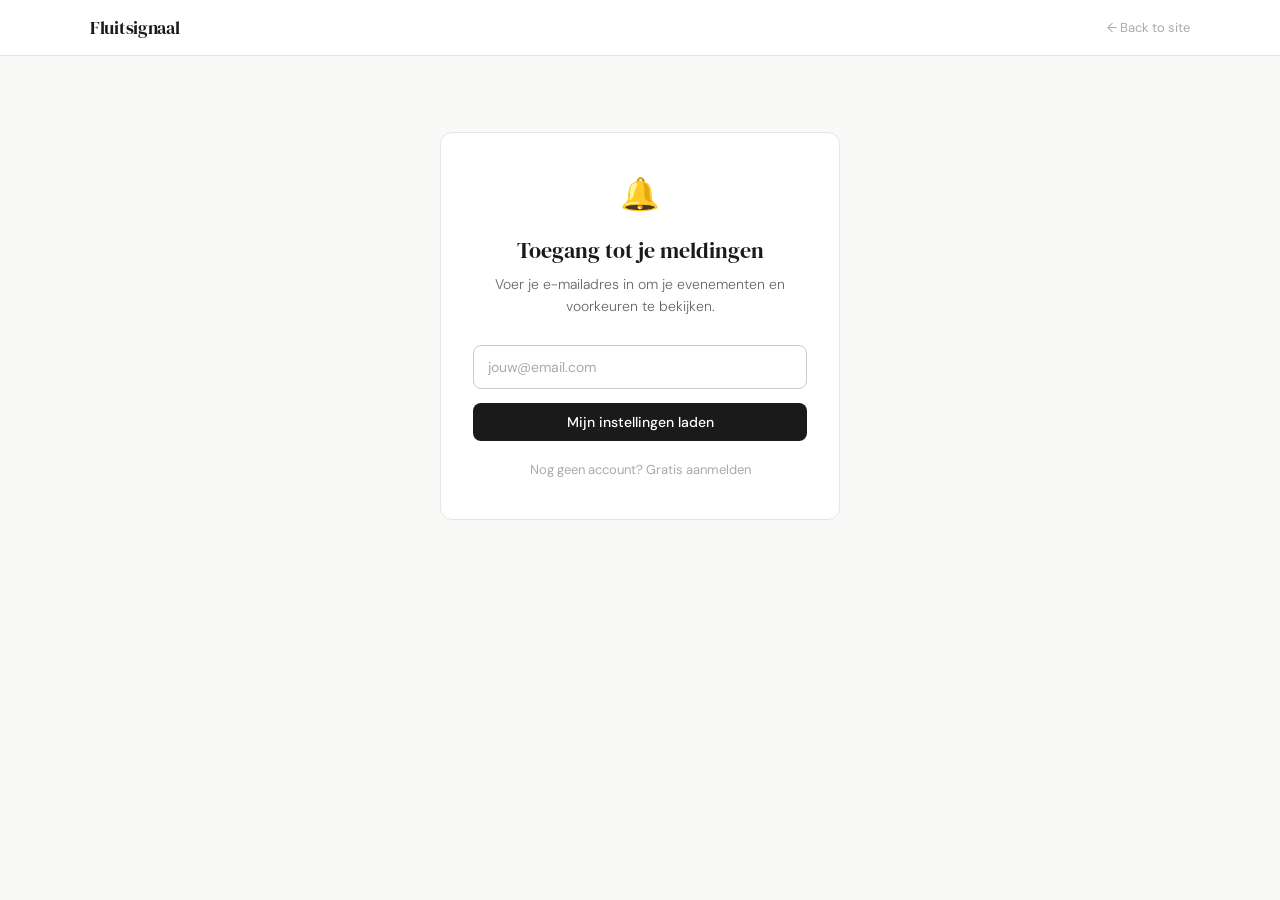
==== dashboard.html @ 50787b35 "Fix dashboard login — hide topbar nav and dedupe prompt on show - hideAllPanels now also hides .topb" ====
<!DOCTYPE html>
<html lang="en">
<head>
  <meta charset="UTF-8" />
  <meta name="viewport" content="width=device-width, initial-scale=1.0" />
  <title>My Account — Fluitsignaal</title>
  <link rel="preconnect" href="https://fonts.googleapis.com">
  <link href="https://fonts.googleapis.com/css2?family=DM+Serif+Display:ital@0;1&family=DM+Sans:wght@300;400;500&display=swap" rel="stylesheet">
  <style>
    *, *::before, *::after { box-sizing: border-box; margin: 0; padding: 0; }
    body { font-family: 'DM Sans', sans-serif; color: #1a1a1a; background: #f9f9f7; min-height: 100vh; }

    /* Topbar */
    .topbar { background: #fff; border-bottom: 0.5px solid #e5e5e5; padding: 0 2rem; display: flex; justify-content: space-between; align-items: center; height: 56px; position: sticky; top: 0; z-index: 10; max-width: 100%; }
    .topbar-inner { display: flex; justify-content: space-between; align-items: center; width: 100%; max-width: 1100px; margin: 0 auto; }
    .topbar-logo { font-family: 'DM Serif Display', serif; font-size: 18px; text-decoration: none; color: #1a1a1a; letter-spacing: -0.3px; }
    .topbar-links { display: flex; align-items: center; gap: 2rem; }
    .topbar-link { font-size: 14px; color: #666; text-decoration: none; background: none; border: none; cursor: pointer; font-family: 'DM Sans', sans-serif; padding: 0; transition: color 0.15s; }
    .topbar-link:hover { color: #1a1a1a; }
    .topbar-link.active { color: #1a1a1a; font-weight: 500; }
    .topbar-user { font-size: 13px; color: #888; display: flex; align-items: center; gap: 12px; }
    .topbar-user-name { font-weight: 500; color: #1a1a1a; }
    .topbar-signout { font-size: 13px; color: #aaa; text-decoration: none; transition: color 0.15s; }
    .topbar-signout:hover { color: #1a1a1a; }

    /* Desktop layout */
    .layout { display: flex; max-width: 1000px; margin: 2rem auto; padding: 0 2rem; gap: 1.5rem; }
    .sidebar { width: 200px; flex-shrink: 0; }
    .sidebar-card { background: #fff; border: 0.5px solid #e5e5e5; border-radius: 12px; overflow: hidden; }
    .nav-item { display: flex; align-items: center; gap: 10px; padding: 0.75rem 1rem; font-size: 14px; cursor: pointer; color: #666; border-bottom: 0.5px solid #f0f0f0; transition: background 0.1s; }
    .nav-item:last-child { border-bottom: none; }
    .nav-item:hover { background: #f9f9f7; }
    .nav-item.active { color: #1a1a1a; font-weight: 500; background: #f9f9f7; }
    .sidebar-user { margin-top: 1rem; padding: 1rem; background: #fff; border: 0.5px solid #e5e5e5; border-radius: 12px; }
    .user-name { font-size: 13px; font-weight: 500; }
    .user-plan { font-size: 11px; color: #888; margin-top: 2px; }
    .main { flex: 1; min-width: 0; }

    /* Mobile tab bar — hidden on desktop */
    .mobile-tabs { display: none; }

    /* Panels */
    .panel { display: none; }
    .panel.active { display: block; }
    .panel-card { background: #fff; border: 0.5px solid #e5e5e5; border-radius: 12px; overflow: hidden; margin-bottom: 1rem; }
    .panel-header { padding: 1.25rem 1.5rem; border-bottom: 0.5px solid #e5e5e5; }
    .panel-title { font-family: 'DM Serif Display', serif; font-size: 20px; }
    .panel-sub { font-size: 13px; color: #888; margin-top: 4px; font-weight: 300; }
    .panel-body { padding: 1.25rem 1.5rem; }

    /* Event list */
    .sport-heading { font-size: 11px; font-weight: 500; letter-spacing: 0.1em; text-transform: uppercase; color: #aaa; margin: 1.25rem 0 0.75rem; }
    .sport-heading:first-child { margin-top: 0; }
    .event-list { display: flex; flex-direction: column; gap: 8px; }
    .event-row { display: flex; align-items: center; justify-content: space-between; padding: 0.75rem 1rem; border: 0.5px solid #e5e5e5; border-radius: 8px; cursor: pointer; transition: border-color 0.15s; }
    .event-row:hover { border-color: #bbb; }
    .event-row.selected { border-color: #1a1a1a; background: #fafafa; }
    .event-row-left { display: flex; align-items: center; gap: 10px; min-width: 0; }
    .event-name { font-size: 14px; font-weight: 500; }
    .event-date { font-size: 12px; color: #888; margin-top: 2px; font-weight: 300; }

    /* Soon badge */
    .soon-badge {
      display: inline-flex; align-items: center;
      background: #f0fdf4; color: #166534;
      border: 0.5px solid #86efac;
      font-size: 10px; font-weight: 500;
      padding: 2px 7px; border-radius: 5px;
      flex-shrink: 0; white-space: nowrap;
    }

    /* Toggle switch */
    .toggle { width: 36px; height: 20px; border-radius: 10px; background: #ddd; position: relative; transition: background 0.2s; flex-shrink: 0; }
    .toggle.on { background: #1a1a1a; }
    .toggle::after { content: ''; position: absolute; width: 14px; height: 14px; background: #fff; border-radius: 50%; top: 3px; left: 3px; transition: transform 0.2s; }
    .toggle.on::after { transform: translateX(16px); }

    /* Plan grid */
    .plan-grid { display: grid; grid-template-columns: repeat(3, 1fr); gap: 10px; }
    .plan-card { border: 0.5px solid #e5e5e5; border-radius: 10px; padding: 1.25rem; }
    .plan-card.current { border: 2px solid #93c5fd; }
    .plan-badge { display: inline-block; background: #eff6ff; color: #1d4ed8; font-size: 10px; font-weight: 500; padding: 2px 8px; border-radius: 6px; margin-bottom: 0.5rem; }
    .plan-card-name { font-size: 14px; font-weight: 500; }
    .plan-card-price { font-family: 'DM Serif Display', serif; font-size: 28px; margin: 0.5rem 0 0.1rem; }
    .plan-card-period { font-size: 11px; color: #888; margin-bottom: 1rem; }
    .plan-card-features { list-style: none; display: flex; flex-direction: column; gap: 5px; }
    .plan-card-features li { font-size: 12px; color: #666; display: flex; gap: 6px; font-weight: 300; }
    .plan-card-features li::before { content: '—'; color: #ccc; flex-shrink: 0; }

    /* Save bar */
    .save-bar { padding: 1rem 1.5rem; border-top: 0.5px solid #e5e5e5; display: flex; justify-content: space-between; align-items: center; gap: 10px; }
    .save-status { font-size: 13px; color: #166534; display: none; }
    .btn-save { background: #1a1a1a; color: #fff; border: none; padding: 10px 24px; border-radius: 8px; font-family: 'DM Sans', sans-serif; font-size: 14px; font-weight: 500; cursor: pointer; transition: opacity 0.15s; }
    .btn-save:disabled { opacity: 0.5; cursor: not-allowed; }
    .btn-cancel { background: transparent; color: #888; border: 0.5px solid #ccc; padding: 10px 20px; border-radius: 8px; font-family: 'DM Sans', sans-serif; font-size: 13px; cursor: pointer; }

    /* Notifications panel */
    .notif-section-label { font-size: 11px; font-weight: 500; letter-spacing: 0.08em; text-transform: uppercase; color: #aaa; margin-bottom: 10px; }
    .notif-method-toggle { display: flex; gap: 8px; }
    .notif-method-btn { flex: 1; padding: 10px; border: 0.5px solid #e5e5e5; border-radius: 8px; background: #fff; color: #888; font-family: 'DM Sans', sans-serif; font-size: 13px; font-weight: 500; cursor: pointer; transition: all 0.15s; }
    .notif-method-btn.active { background: #1a1a1a; border-color: #1a1a1a; color: #fff; }
    .reminder-list { display: flex; flex-direction: column; gap: 8px; }
    .reminder-row { display: flex; align-items: center; gap: 12px; padding: 0.875rem 1rem; border: 0.5px solid #e5e5e5; border-radius: 8px; cursor: pointer; transition: border-color 0.15s; }
    .reminder-row:hover { border-color: #bbb; }
    .reminder-row input[type="checkbox"] { display: none; }
    .reminder-info { flex: 1; }
    .reminder-name { font-size: 14px; font-weight: 500; }
    .reminder-hint { font-size: 12px; color: #888; margin-top: 2px; font-weight: 300; }
    .reminder-toggle-wrap { flex-shrink: 0; }

    /* Loading */
    .loading { padding: 3rem; text-align: center; color: #aaa; font-size: 14px; }

    /* Email prompt — improved */
    .not-found-wrap {
      display: flex; align-items: center; justify-content: center;
      min-height: 60vh; padding: 2rem;
    }
    .not-found-card {
      background: #fff; border: 0.5px solid #e5e5e5; border-radius: 12px;
      padding: 2.5rem 2rem; max-width: 400px; width: 100%; text-align: center;
    }
    .not-found-icon { font-size: 32px; margin-bottom: 1.25rem; }
    .not-found-title { font-family: 'DM Serif Display', serif; font-size: 22px; margin-bottom: 0.5rem; }
    .not-found-sub { font-size: 14px; color: #666; font-weight: 300; line-height: 1.6; margin-bottom: 1.75rem; }
    .not-found-card input {
      width: 100%; padding: 12px 14px;
      border: 0.5px solid #ccc; border-radius: 8px;
      font-family: 'DM Sans', sans-serif; font-size: 14px;
      color: #1a1a1a; outline: none; margin-bottom: 10px;
      transition: border-color 0.15s; text-align: left;
    }
    .not-found-card input:focus { border-color: #1a1a1a; }
    .not-found-card input::placeholder { color: #aaa; }
    .not-found-back { display: inline-block; margin-top: 1.25rem; font-size: 13px; color: #aaa; text-decoration: none; }
    .not-found-back:hover { color: #1a1a1a; }

    /* Mobile */
    @media (max-width: 767px) {
      .layout { flex-direction: column; margin: 0; padding: 0; gap: 0; }

      /* Hide desktop sidebar */
      .sidebar { display: none; }

      /* Mobile tab bar */
      .mobile-tabs {
        display: flex;
        background: #fff;
        border-bottom: 0.5px solid #e5e5e5;
        position: sticky;
        top: 56px;
        z-index: 9;
      }
      .mobile-tab {
        flex: 1; padding: 0.9rem 1rem;
        font-size: 14px; font-weight: 400; color: #888;
        text-align: center; cursor: pointer;
        border-bottom: 2px solid transparent;
        transition: color 0.15s, border-color 0.15s;
        background: none; border-top: none; border-left: none; border-right: none;
        font-family: 'DM Sans', sans-serif;
      }
      .mobile-tab.active { color: #1a1a1a; font-weight: 500; border-bottom-color: #1a1a1a; }

      .main { padding: 1.25rem; }

      .panel-header { padding: 1rem 1.25rem; }
      .panel-body { padding: 1rem 1.25rem; }
      .save-bar { padding: 0.875rem 1.25rem; }

      .plan-grid { grid-template-columns: 1fr; }

      .not-found-wrap { min-height: 50vh; padding: 1.5rem; }
      .not-found-card { padding: 2rem 1.5rem; }

      .topbar { padding: 0 1.25rem; }
    }
  </style>
</head>
<body>
<div class="topbar">
  <div class="topbar-inner">
    <a href="index.html" class="topbar-logo">Fluitsignaal</a>
    <div class="topbar-links">
      <button class="topbar-link active" id="nav-events" onclick="showPanel('events', this)">My events</button>
      <button class="topbar-link" id="nav-notifications" onclick="showPanel('notifications', this)">Notifications</button>
      <button class="topbar-link" id="nav-plan" onclick="showPanel('plan', this)">My plan</button>
    </div>
    <div class="topbar-user">
      <span class="topbar-user-name" id="topbar-user-name"></span>
      <a href="index.html" class="topbar-signout">← Back to site</a>
    </div>
  </div>
</div>

<!-- Mobile tab bar (hidden on desktop) -->
<div class="mobile-tabs">
  <button class="mobile-tab active" id="mobile-tab-events" onclick="showPanel('events', this, 'mobile-tab-events')">My events</button>
  <button class="mobile-tab" id="mobile-tab-notifications" onclick="showPanel('notifications', this, 'mobile-tab-notifications')">Notifications</button>
  <button class="mobile-tab" id="mobile-tab-plan" onclick="showPanel('plan', this, 'mobile-tab-plan')">My plan</button>
</div>

<div class="layout">
  <div class="sidebar">
    <div class="sidebar-card">
      <div class="nav-item active" onclick="showPanel('events', this)">🗓 My events</div>
      <div class="nav-item" onclick="showPanel('notifications', this)">🔔 Notifications</div>
      <div class="nav-item" onclick="showPanel('plan', this)">💳 My plan</div>
    </div>
    <div class="sidebar-user">
      <div class="user-name" id="user-name">—</div>
      <div class="user-plan" id="user-plan">—</div>
    </div>
  </div>

  <div class="main">
    <div class="panel active" id="panel-events">
      <div class="panel-card">
        <div class="panel-header">
          <div class="panel-title">My events</div>
          <div class="panel-sub">Toggle the events you want to receive ticket alerts for</div>
        </div>
        <div class="panel-body" id="events-body">
          <div class="loading">Loading your preferences…</div>
        </div>
        <div class="save-bar">
          <div class="save-status" id="save-status">Saved!</div>
          <button class="btn-save" id="btn-save" onclick="savePreferences()">Save preferences</button>
        </div>
      </div>
    </div>

    <div class="panel" id="panel-notifications">
      <div class="panel-card">
        <div class="panel-header">
          <div class="panel-title">Notifications</div>
          <div class="panel-sub">Choose how and when you want to be notified</div>
        </div>
        <div class="panel-body">
          <div class="notif-section-label">How to notify you</div>
          <div class="notif-method-toggle">
            <button class="notif-method-btn active" id="nm-email" onclick="selectNotifMethod('email')">Email</button>
            <button class="notif-method-btn" id="nm-sms" onclick="selectNotifMethod('sms')">SMS</button>
            <button class="notif-method-btn" id="nm-both" onclick="selectNotifMethod('both')">Both</button>
          </div>
          <div class="notif-section-label" style="margin-top:1.5rem;">Which reminders</div>
          <div class="reminder-list">
            <label class="reminder-row">
              <input type="checkbox" id="rm-weekly" />
              <div class="reminder-info">
                <div class="reminder-name">Weekly digest</div>
                <div class="reminder-hint">Every Monday — full overview of upcoming sales</div>
              </div>
              <div class="reminder-toggle-wrap"><div class="toggle" id="rt-weekly"></div></div>
            </label>
            <label class="reminder-row">
              <input type="checkbox" id="rm-day-before" />
              <div class="reminder-info">
                <div class="reminder-name">Day before</div>
                <div class="reminder-hint">Alert the day before a sale opens</div>
              </div>
              <div class="reminder-toggle-wrap"><div class="toggle" id="rt-day-before"></div></div>
            </label>
            <label class="reminder-row">
              <input type="checkbox" id="rm-hour-before" />
              <div class="reminder-info">
                <div class="reminder-name">1 hour before</div>
                <div class="reminder-hint">Alert 1 hour before the sale goes live</div>
              </div>
              <div class="reminder-toggle-wrap"><div class="toggle" id="rt-hour-before"></div></div>
            </label>
          </div>
        </div>
        <div class="save-bar">
          <div class="save-status" id="notif-save-status">Saved!</div>
          <button class="btn-save" id="btn-save-notif" onclick="saveNotifications()">Save preferences</button>
        </div>
      </div>
    </div>

    <div class="panel" id="panel-plan">
      <div class="panel-card">
        <div class="panel-header">
          <div class="panel-title">My plan</div>
          <div class="panel-sub" id="plan-sub">—</div>
        </div>
        <div class="panel-body">
          <div class="plan-grid">
            <div class="plan-card" id="plan-card-free">
              <div class="plan-card-name">Free</div>
              <div class="plan-card-price">€0</div>
              <div class="plan-card-period">forever</div>
              <ul class="plan-card-features"><li>Up to 4 events</li><li>Email alerts</li><li>Weekly digest</li></ul>
            </div>
            <div class="plan-card" id="plan-card-pro">
              <div class="plan-card-name">Pro</div>
              <div class="plan-card-price">€7</div>
              <div class="plan-card-period">per month</div>
              <ul class="plan-card-features"><li>Unlimited events</li><li>Email + SMS alerts</li><li>All reminder types</li><li>Lottery reminders</li></ul>
            </div>
            <div class="plan-card" id="plan-card-team">
              <div class="plan-card-name">Team</div>
              <div class="plan-card-price">€19</div>
              <div class="plan-card-period">per month · 5 people</div>
              <ul class="plan-card-features"><li>Everything in Pro</li><li>Shared event lists</li><li>Priority support</li></ul>
            </div>
          </div>
        </div>
        <div class="save-bar">
          <div id="upgrade-wrap" style="display:none;">
            <button class="btn-save" id="btn-upgrade" onclick="startCheckout()">Upgrade to Pro — €7/mo</button>
          </div>
          <div id="pro-wrap" style="display:none;">
            <span style="font-size:13px;color:#166534;font-weight:500;">You're on Pro</span>
          </div>
          <button class="btn-cancel" id="btn-contact-plan">Contact us to change plan</button>
        </div>
      </div>
    </div>
  </div>
</div>

<script>
const SCRIPT_URL = 'https://script.google.com/macros/s/AKfycbx_ylQs-cn7Jz9G4WoU58m6JVNCAzlye66J-wa353eDqiOYUw6WYXZvxFO4msrnP5WK/exec';

const EVENTS = {
  tennis: {
    label: '🎾 Tennis',
    items: [
      { id: 'french_open', name: 'French Open', date: 'Sale opens March 31, 2026', saleDate: '2026-03-31' },
      { id: 'wimbledon', name: 'Wimbledon', date: 'Ballot opens September 2026', saleDate: null },
      { id: 'australian_open', name: 'Australian Open', date: 'Sale opens approx. October 2026', saleDate: null },
      { id: 'us_open', name: 'US Open', date: 'Sale opens approx. April 2026', saleDate: '2026-04-15' },
      { id: 'rotterdam_open', name: 'Rotterdam Open', date: 'Sale opens approx. June 2026', saleDate: null },
      { id: 'libema_open', name: 'Libema Open', date: 'Date TBA', saleDate: null },
      { id: 'davis_cup', name: 'Davis Cup', date: 'Date TBA', saleDate: null },
    ]
  },
  football: {
    label: '⚽ Football',
    items: [
      { id: 'ajax', name: 'Ajax', date: 'Season tickets June 2026', saleDate: null },
      { id: 'feyenoord', name: 'Feyenoord', date: 'Season tickets June 2026', saleDate: null },
      { id: 'psv', name: 'PSV', date: 'Season tickets June 2026', saleDate: null },
      { id: 'nederlands_elftal', name: 'Nederlands Elftal', date: 'Via knvb.nl', saleDate: null },
      { id: 'world_cup', name: 'WK 2026', date: 'Resale opens April 2, 2026', saleDate: '2026-04-02' },
      { id: 'euro', name: 'EK', date: 'Date TBA', saleDate: null },
      { id: 'club_world_cup', name: 'WK Clubs', date: 'Date TBA', saleDate: null },
    ]
  },
  golf: {
    label: '⛳ Golf',
    items: [
      { id: 'ryder_cup', name: 'Ryder Cup', date: 'Ballot open at rydercup.com', saleDate: null },
      { id: 'solheim_cup', name: 'Solheim Cup', date: 'Date TBA', saleDate: null },
      { id: 'the_open', name: 'The Open Championship', date: 'Sale opens approx. March 2026', saleDate: null },
      { id: 'klm_open', name: 'KLM Open', date: 'Date TBA', saleDate: null },
    ]
  },
  rugby: {
    label: '🏉 Rugby',
    items: [
      { id: 'six_nations', name: 'Six Nations', date: 'Sale opens approx. November 2026', saleDate: null },
    ]
  },
  hockey: {
    label: '🏑 Hockey',
    items: [
      { id: 'hockey_ek', name: 'Hockey EK', date: 'Date TBA', saleDate: null },
      { id: 'hockey_wk', name: 'Hockey WK', date: 'Date TBA', saleDate: null },
      { id: 'hockey_hoofdklasse', name: 'Hoofdklasse Play-offs', date: 'Sale opens approx. March 2026', saleDate: '2026-03-25' },
    ]
  }
};

let userEmail = null;
let userPlan = 'free';
let currentNotifMethod = 'email';

function selectNotifMethod(method) {
  currentNotifMethod = method;
  ['email','sms','both'].forEach(m => document.getElementById('nm-'+m).classList.toggle('active', m === method));
}

function setReminderToggle(id, checked) {
  document.getElementById('rm-'+id).checked = checked;
  document.getElementById('rt-'+id).classList.toggle('on', checked);
}

function reminderRowClick(id) {
  const cb = document.getElementById('rm-'+id);
  cb.checked = !cb.checked;
  document.getElementById('rt-'+id).classList.toggle('on', cb.checked);
}

function renderNotifications(notifMethod, remindersArr) {
  selectNotifMethod(notifMethod || 'email');
  setReminderToggle('weekly', remindersArr.includes('weekly'));
  setReminderToggle('day-before', remindersArr.includes('day_before'));
  setReminderToggle('hour-before', remindersArr.includes('hour_before'));
  // wire clicks on rows
  ['weekly','day-before','hour-before'].forEach(id => {
    document.querySelector(`label[for-id="${id}"]`);
    const row = document.getElementById('rt-'+id).closest('.reminder-row');
    if (row) row.onclick = () => reminderRowClick(id);
  });
}

async function saveNotifications() {
  const btn = document.getElementById('btn-save-notif');
  btn.disabled = true; btn.textContent = 'Saving…';
  const reminders = ['weekly','day_before','hour_before'].filter((r, i) => {
    const ids = ['weekly','day-before','hour-before'];
    return document.getElementById('rm-'+ids[i]).checked;
  }).join('|');
  try {
    await fetch(SCRIPT_URL, {
      method: 'POST',
      body: JSON.stringify({ action: 'update_notifications', email: userEmail, notifications: currentNotifMethod, reminders })
    });
    const status = document.getElementById('notif-save-status');
    status.style.display = 'block';
    setTimeout(() => { status.style.display = 'none'; }, 3000);
  } catch(e) { alert('Something went wrong. Please try again.'); }
  btn.disabled = false; btn.textContent = 'Save preferences';
}

const TODAY = new Date();
const SOON_DAYS = 30;

function isSoon(dateStr) {
  if (!dateStr) return false;
  const d = new Date(dateStr);
  const diff = (d - TODAY) / (1000 * 60 * 60 * 24);
  return diff >= 0 && diff <= SOON_DAYS;
}

function showPanel(name, el, mobileTabId) {
  document.querySelectorAll('.panel').forEach(p => p.classList.remove('active'));
  document.querySelectorAll('.nav-item, .topbar-link, .mobile-tab').forEach(n => n.classList.remove('active'));
  document.getElementById('panel-' + name).classList.add('active');
  if (el) el.classList.add('active');
  document.getElementById('nav-' + name)?.classList.add('active');
  if (mobileTabId) document.getElementById(mobileTabId)?.classList.add('active');
}

function toggleEvent(row) {
  row.classList.toggle('selected');
  row.querySelector('.toggle').classList.toggle('on');
}

function renderEvents(selectedIds) {
  const body = document.getElementById('events-body');
  let html = '';
  for (const sport of Object.values(EVENTS)) {
    html += `<div class="sport-heading">${sport.label}</div><div class="event-list">`;
    for (const e of sport.items) {
      const sel = selectedIds.includes(e.id);
      const soonBadge = isSoon(e.saleDate) ? `<span class="soon-badge">Soon</span>` : '';
      html += `<div class="event-row${sel ? ' selected' : ''}" data-id="${e.id}" onclick="toggleEvent(this)">
        <div class="event-row-left">
          <div>
            <div class="event-name">${e.name}</div>
            <div class="event-date">${e.date}</div>
          </div>
          ${soonBadge}
        </div>
        <div class="toggle${sel ? ' on' : ''}"></div>
      </div>`;
    }
    html += '</div>';
  }
  body.innerHTML = html;
}

function hideAllPanels() {
  document.querySelector('.layout').style.display = 'none';
  document.querySelector('.mobile-tabs').style.display = 'none';
  const navLinks = document.querySelector('.topbar-links');
  if (navLinks) navLinks.style.display = 'none';
}

function showEmailPrompt(errorMsg) {
  document.querySelectorAll('.not-found-wrap').forEach(el => el.remove());
  hideAllPanels();
  const body = document.body;
  const wrap = document.createElement('div');
  wrap.className = 'not-found-wrap';
  wrap.innerHTML = `
    <div class="not-found-card">
      <div class="not-found-icon">🔔</div>
      <div class="not-found-title">Toegang tot je meldingen</div>
      <p class="not-found-sub">${errorMsg || 'Voer je e-mailadres in om je evenementen en voorkeuren te bekijken.'}</p>
      <input type="email" id="email-input" placeholder="jouw@email.com" onkeydown="if(event.key==='Enter')loadByEmail()" />
      <button class="btn-save" style="width:100%;margin-top:4px;" onclick="loadByEmail()">Mijn instellingen laden</button>
      <a href="index.html" class="not-found-back">Nog geen account? Gratis aanmelden</a>
    </div>`;
  body.appendChild(wrap);
}

async function loadByEmail() {
  const input = document.getElementById('email-input').value.trim();
  if (!input) return;
  window.location.href = window.location.pathname + '?email=' + encodeURIComponent(input);
}

async function loadUser() {
  const params = new URLSearchParams(window.location.search);
  userEmail = params.get('email');
  if (!userEmail) { showEmailPrompt(); return; }

  try {
    const res = await fetch(SCRIPT_URL + '?email=' + encodeURIComponent(userEmail), { credentials: 'omit' });
    const text = await res.text();
    const data = JSON.parse(text);

    if (!data.found) {
      showEmailPrompt('Dit e-mailadres is niet gevonden. Controleer je adres of meld je aan.');
      return;
    }

    const user = data.user;
    userPlan = user.plan || 'free';
    document.getElementById('user-name').textContent = user.name || userEmail;
    document.getElementById('topbar-user-name').textContent = (user.name || userEmail).split(' ')[0];
    document.getElementById('user-plan').textContent = userPlan + ' plan';
    document.getElementById('plan-sub').textContent = 'Je zit op het ' + userPlan + ' abonnement';
    document.getElementById('plan-card-' + userPlan)?.classList.add('current');
    if (userPlan === 'free') {
      document.getElementById('upgrade-wrap').style.display = 'block';
      document.getElementById('btn-contact-plan').style.display = 'none';
    } else {
      document.getElementById('pro-wrap').style.display = 'block';
      document.getElementById('btn-contact-plan').style.display = 'none';
    }
    if (params.get('upgraded') === '1') {
      document.getElementById('plan-sub').textContent = 'Welkom bij Pro! Je abonnement is geüpgraded.';
      showPanel('plan', document.getElementById('nav-plan'));
    }
    const selected = user.events ? user.events.split('|').filter(Boolean) : [];
    renderEvents(selected);
    const reminders = user.reminders ? user.reminders.split('|').filter(Boolean) : ['weekly','day_before'];
    renderNotifications(user.notifications || 'email', reminders);
  } catch(e) {
    console.error('loadUser error:', e);
    showEmailPrompt('Er is een fout opgetreden. Probeer het opnieuw.');
  }
}

async function savePreferences() {
  const btn = document.getElementById('btn-save');
  btn.disabled = true;
  btn.textContent = 'Saving…';

  const selected = [...document.querySelectorAll('.event-row.selected')].map(r => r.dataset.id);

  try {
    await fetch(SCRIPT_URL, {
      method: 'POST',
      body: JSON.stringify({ action: 'update_events', email: userEmail, events: selected.join('|') })
    });
    const status = document.getElementById('save-status');
    status.style.display = 'block';
    setTimeout(() => { status.style.display = 'none'; }, 3000);
  } catch(e) {
    alert('Something went wrong. Please try again.');
  }

  btn.disabled = false;
  btn.textContent = 'Save preferences';
}

async function startCheckout() {
  const btn = document.getElementById('btn-upgrade');
  btn.textContent = 'Redirecting…';
  btn.disabled = true;
  try {
    const res = await fetch(SCRIPT_URL, {
      method: 'POST',
      body: JSON.stringify({ action: 'create_checkout', email: userEmail })
    });
    const data = await res.json();
    if (data.url) {
      window.location.href = data.url;
    } else {
      alert('Could not start checkout. Please try again.');
      btn.textContent = 'Upgrade to Pro — €7/mo';
      btn.disabled = false;
    }
  } catch(e) {
    alert('Something went wrong. Please try again.');
    btn.textContent = 'Upgrade to Pro — €7/mo';
    btn.disabled = false;
  }
}

loadUser();
</script>
</body>
</html>
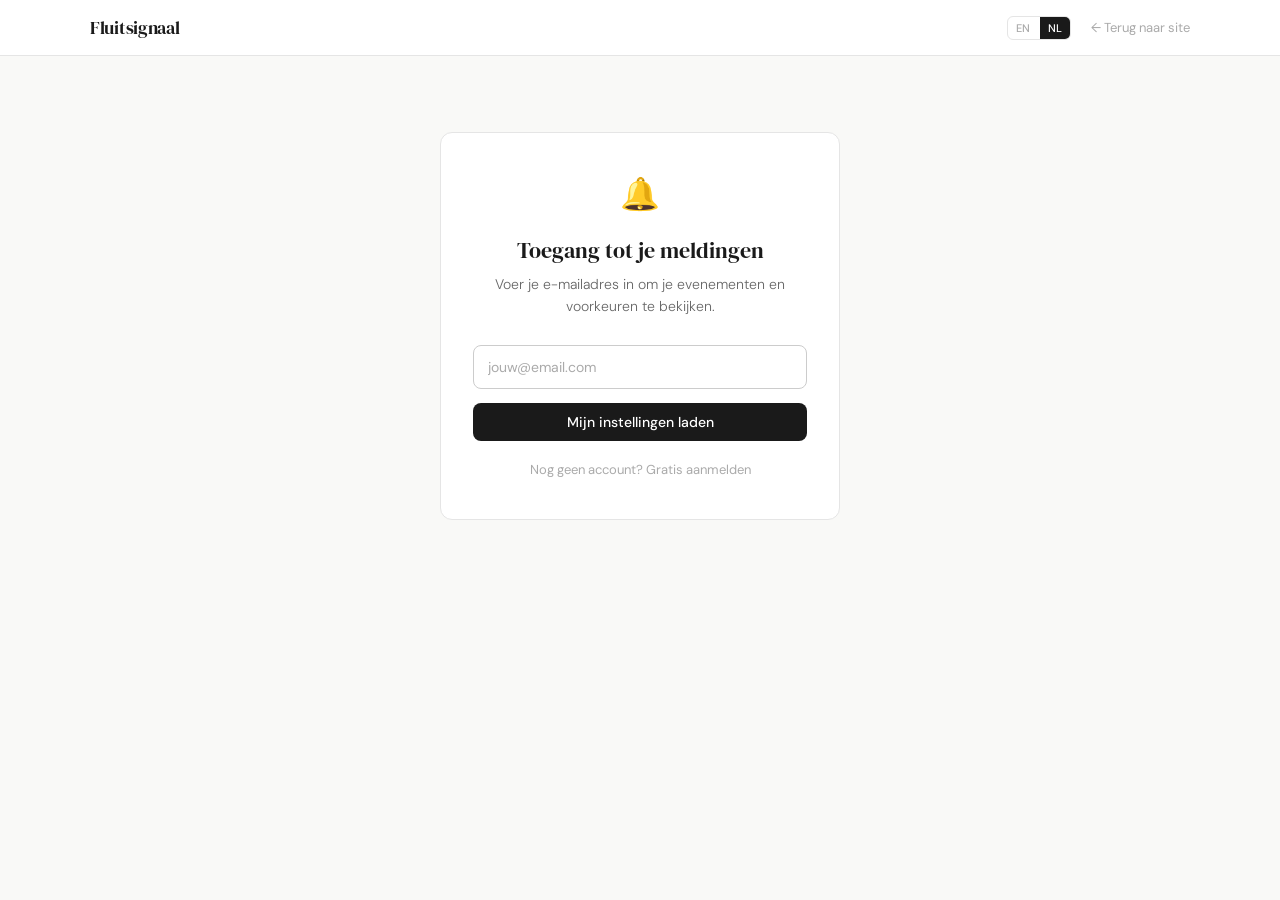
==== commit 3c90a862: "Add EN/NL language switcher across all pages - dashboard.html: add TRANSLATIONS object (en/nl) and s" ====
--- a/dashboard.html
+++ b/dashboard.html
@@ -95,18 +95,14 @@
     .btn-cancel { background: transparent; color: #888; border: 0.5px solid #ccc; padding: 10px 20px; border-radius: 8px; font-family: 'DM Sans', sans-serif; font-size: 13px; cursor: pointer; }
 
     /* Notifications panel */
-    .notif-section-label { font-size: 11px; font-weight: 500; letter-spacing: 0.08em; text-transform: uppercase; color: #aaa; margin-bottom: 10px; }
-    .notif-method-toggle { display: flex; gap: 8px; }
-    .notif-method-btn { flex: 1; padding: 10px; border: 0.5px solid #e5e5e5; border-radius: 8px; background: #fff; color: #888; font-family: 'DM Sans', sans-serif; font-size: 13px; font-weight: 500; cursor: pointer; transition: all 0.15s; }
-    .notif-method-btn.active { background: #1a1a1a; border-color: #1a1a1a; color: #fff; }
-    .reminder-list { display: flex; flex-direction: column; gap: 8px; }
-    .reminder-row { display: flex; align-items: center; gap: 12px; padding: 0.875rem 1rem; border: 0.5px solid #e5e5e5; border-radius: 8px; cursor: pointer; transition: border-color 0.15s; }
-    .reminder-row:hover { border-color: #bbb; }
-    .reminder-row input[type="checkbox"] { display: none; }
-    .reminder-info { flex: 1; }
-    .reminder-name { font-size: 14px; font-weight: 500; }
-    .reminder-hint { font-size: 12px; color: #888; margin-top: 2px; font-weight: 300; }
-    .reminder-toggle-wrap { flex-shrink: 0; }
+    .ncg { width: 100%; border-collapse: collapse; }
+    .ncg-header th { font-size: 11px; font-weight: 500; letter-spacing: 0.08em; text-transform: uppercase; color: #aaa; padding-bottom: 10px; text-align: center; }
+    .ncg-header th:first-child { text-align: left; }
+    .ncg-row td { padding: 12px 0; border-top: 0.5px solid #f0f0f0; vertical-align: middle; }
+    .ncg-label { flex: 1; }
+    .ncg-name { font-size: 14px; font-weight: 500; }
+    .ncg-hint { font-size: 12px; color: #888; margin-top: 2px; font-weight: 300; }
+    .ncg-cell { text-align: center; width: 72px; }
 
     /* Loading */
     .loading { padding: 3rem; text-align: center; color: #aaa; font-size: 14px; }
@@ -182,30 +178,34 @@
   <div class="topbar-inner">
     <a href="index.html" class="topbar-logo">Fluitsignaal</a>
     <div class="topbar-links">
-      <button class="topbar-link active" id="nav-events" onclick="showPanel('events', this)">My events</button>
-      <button class="topbar-link" id="nav-notifications" onclick="showPanel('notifications', this)">Notifications</button>
-      <button class="topbar-link" id="nav-plan" onclick="showPanel('plan', this)">My plan</button>
+      <button class="topbar-link active" id="nav-events" onclick="showPanel('events', this)" data-i18n="nav.events">My events</button>
+      <button class="topbar-link" id="nav-notifications" onclick="showPanel('notifications', this)" data-i18n="nav.notifications">Notifications</button>
+      <button class="topbar-link" id="nav-plan" onclick="showPanel('plan', this)" data-i18n="nav.plan">My plan</button>
     </div>
     <div class="topbar-user">
       <span class="topbar-user-name" id="topbar-user-name"></span>
-      <a href="index.html" class="topbar-signout">← Back to site</a>
+      <div style="display:flex;gap:2px;border:0.5px solid #e5e5e5;border-radius:6px;overflow:hidden;margin-right:8px;">
+        <button id="lang-en" onclick="setLang('en')" style="padding:4px 8px;font-size:11px;font-weight:500;border:none;background:transparent;color:#aaa;cursor:pointer;font-family:'DM Sans',sans-serif;">EN</button>
+        <button id="lang-nl" onclick="setLang('nl')" style="padding:4px 8px;font-size:11px;font-weight:500;border:none;background:#1a1a1a;color:#fff;cursor:pointer;font-family:'DM Sans',sans-serif;">NL</button>
+      </div>
+      <a href="index.html" class="topbar-signout" data-i18n="nav.back">← Back to site</a>
     </div>
   </div>
 </div>
 
 <!-- Mobile tab bar (hidden on desktop) -->
 <div class="mobile-tabs">
-  <button class="mobile-tab active" id="mobile-tab-events" onclick="showPanel('events', this, 'mobile-tab-events')">My events</button>
-  <button class="mobile-tab" id="mobile-tab-notifications" onclick="showPanel('notifications', this, 'mobile-tab-notifications')">Notifications</button>
-  <button class="mobile-tab" id="mobile-tab-plan" onclick="showPanel('plan', this, 'mobile-tab-plan')">My plan</button>
+  <button class="mobile-tab active" id="mobile-tab-events" onclick="showPanel('events', this, 'mobile-tab-events')" data-i18n="nav.events">My events</button>
+  <button class="mobile-tab" id="mobile-tab-notifications" onclick="showPanel('notifications', this, 'mobile-tab-notifications')" data-i18n="nav.notifications">Notifications</button>
+  <button class="mobile-tab" id="mobile-tab-plan" onclick="showPanel('plan', this, 'mobile-tab-plan')" data-i18n="nav.plan">My plan</button>
 </div>
 
 <div class="layout">
   <div class="sidebar">
     <div class="sidebar-card">
-      <div class="nav-item active" onclick="showPanel('events', this)">🗓 My events</div>
-      <div class="nav-item" onclick="showPanel('notifications', this)">🔔 Notifications</div>
-      <div class="nav-item" onclick="showPanel('plan', this)">💳 My plan</div>
+      <div class="nav-item active" onclick="showPanel('events', this)">🗓 <span data-i18n="nav.events">My events</span></div>
+      <div class="nav-item" onclick="showPanel('notifications', this)">🔔 <span data-i18n="nav.notifications">Notifications</span></div>
+      <div class="nav-item" onclick="showPanel('plan', this)">💳 <span data-i18n="nav.plan">My plan</span></div>
     </div>
     <div class="sidebar-user">
       <div class="user-name" id="user-name">—</div>
@@ -217,15 +217,15 @@
     <div class="panel active" id="panel-events">
       <div class="panel-card">
         <div class="panel-header">
-          <div class="panel-title">My events</div>
-          <div class="panel-sub">Toggle the events you want to receive ticket alerts for</div>
+          <div class="panel-title" data-i18n="panel.events.title">My events</div>
+          <div class="panel-sub" data-i18n="panel.events.sub">Toggle the events you want to receive ticket alerts for</div>
         </div>
         <div class="panel-body" id="events-body">
-          <div class="loading">Loading your preferences…</div>
+          <div class="loading" data-i18n="loading">Loading your preferences…</div>
         </div>
         <div class="save-bar">
-          <div class="save-status" id="save-status">Saved!</div>
-          <button class="btn-save" id="btn-save" onclick="savePreferences()">Save preferences</button>
+          <div class="save-status" id="save-status" data-i18n="saved">Saved!</div>
+          <button class="btn-save" id="btn-save" onclick="savePreferences()" data-i18n="save.btn">Save preferences</button>
         </div>
       </div>
     </div>
@@ -233,47 +233,36 @@
     <div class="panel" id="panel-notifications">
       <div class="panel-card">
         <div class="panel-header">
-          <div class="panel-title">Notifications</div>
-          <div class="panel-sub">Choose how and when you want to be notified</div>
+          <div class="panel-title" data-i18n="nav.notifications">Notifications</div>
+          <div class="panel-sub" data-i18n="panel.notif.sub">Choose how and when you want to be notified</div>
         </div>
         <div class="panel-body">
-          <div class="notif-section-label">How to notify you</div>
-          <div class="notif-method-toggle">
-            <button class="notif-method-btn active" id="nm-email" onclick="selectNotifMethod('email')">Email</button>
-            <button class="notif-method-btn" id="nm-sms" onclick="selectNotifMethod('sms')">SMS</button>
-            <button class="notif-method-btn" id="nm-both" onclick="selectNotifMethod('both')">Both</button>
-          </div>
-          <div class="notif-section-label" style="margin-top:1.5rem;">Which reminders</div>
-          <div class="reminder-list">
-            <label class="reminder-row">
-              <input type="checkbox" id="rm-weekly" />
-              <div class="reminder-info">
-                <div class="reminder-name">Weekly digest</div>
-                <div class="reminder-hint">Every Monday — full overview of upcoming sales</div>
-              </div>
-              <div class="reminder-toggle-wrap"><div class="toggle" id="rt-weekly"></div></div>
-            </label>
-            <label class="reminder-row">
-              <input type="checkbox" id="rm-day-before" />
-              <div class="reminder-info">
-                <div class="reminder-name">Day before</div>
-                <div class="reminder-hint">Alert the day before a sale opens</div>
-              </div>
-              <div class="reminder-toggle-wrap"><div class="toggle" id="rt-day-before"></div></div>
-            </label>
-            <label class="reminder-row">
-              <input type="checkbox" id="rm-hour-before" />
-              <div class="reminder-info">
-                <div class="reminder-name">1 hour before</div>
-                <div class="reminder-hint">Alert 1 hour before the sale goes live</div>
-              </div>
-              <div class="reminder-toggle-wrap"><div class="toggle" id="rt-hour-before"></div></div>
-            </label>
-          </div>
+          <table class="ncg">
+            <thead class="ncg-header"><tr>
+              <th></th><th data-i18n="notif.email">Email</th><th>SMS</th>
+            </tr></thead>
+            <tbody>
+              <tr class="ncg-row">
+                <td><div class="ncg-name" data-i18n="reminder.weekly.label">Weekly digest</div><div class="ncg-hint" data-i18n="reminder.weekly.desc">Every Monday — full overview of upcoming sales</div></td>
+                <td class="ncg-cell"><div class="toggle" id="rt-weekly-email" onclick="toggleRt('weekly-email')"></div></td>
+                <td class="ncg-cell"><div class="toggle" id="rt-weekly-sms" onclick="toggleRt('weekly-sms')"></div></td>
+              </tr>
+              <tr class="ncg-row">
+                <td><div class="ncg-name" data-i18n="reminder.day.label">Day before</div><div class="ncg-hint" data-i18n="reminder.day.desc">Alert the day before a sale opens</div></td>
+                <td class="ncg-cell"><div class="toggle" id="rt-day-before-email" onclick="toggleRt('day-before-email')"></div></td>
+                <td class="ncg-cell"><div class="toggle" id="rt-day-before-sms" onclick="toggleRt('day-before-sms')"></div></td>
+              </tr>
+              <tr class="ncg-row">
+                <td><div class="ncg-name" data-i18n="reminder.hour.label">1 hour before</div><div class="ncg-hint" data-i18n="reminder.hour.desc">Alert 1 hour before the sale goes live</div></td>
+                <td class="ncg-cell"><div class="toggle" id="rt-hour-before-email" onclick="toggleRt('hour-before-email')"></div></td>
+                <td class="ncg-cell"><div class="toggle" id="rt-hour-before-sms" onclick="toggleRt('hour-before-sms')"></div></td>
+              </tr>
+            </tbody>
+          </table>
         </div>
         <div class="save-bar">
-          <div class="save-status" id="notif-save-status">Saved!</div>
-          <button class="btn-save" id="btn-save-notif" onclick="saveNotifications()">Save preferences</button>
+          <div class="save-status" id="notif-save-status" data-i18n="saved">Saved!</div>
+          <button class="btn-save" id="btn-save-notif" onclick="saveNotifications()" data-i18n="save.btn">Save preferences</button>
         </div>
       </div>
     </div>
@@ -281,28 +270,28 @@
     <div class="panel" id="panel-plan">
       <div class="panel-card">
         <div class="panel-header">
-          <div class="panel-title">My plan</div>
+          <div class="panel-title" data-i18n="nav.plan">My plan</div>
           <div class="panel-sub" id="plan-sub">—</div>
         </div>
         <div class="panel-body">
           <div class="plan-grid">
             <div class="plan-card" id="plan-card-free">
-              <div class="plan-card-name">Free</div>
+              <div class="plan-card-name" data-i18n="plan.free.name">Free</div>
               <div class="plan-card-price">€0</div>
-              <div class="plan-card-period">forever</div>
-              <ul class="plan-card-features"><li>Up to 4 events</li><li>Email alerts</li><li>Weekly digest</li></ul>
+              <div class="plan-card-period" data-i18n="plan.free.period">forever</div>
+              <ul class="plan-card-features"><li data-i18n="plan.free.f1">Up to 4 events</li><li data-i18n="plan.free.f2">Email alerts</li><li data-i18n="plan.free.f3">Day-before reminders</li></ul>
             </div>
             <div class="plan-card" id="plan-card-pro">
-              <div class="plan-card-name">Pro</div>
+              <div class="plan-card-name" data-i18n="plan.pro.name">Pro</div>
               <div class="plan-card-price">€7</div>
-              <div class="plan-card-period">per month</div>
-              <ul class="plan-card-features"><li>Unlimited events</li><li>Email + SMS alerts</li><li>All reminder types</li><li>Lottery reminders</li></ul>
+              <div class="plan-card-period" data-i18n="plan.pro.period">per month</div>
+              <ul class="plan-card-features"><li data-i18n="plan.pro.f1">Unlimited events</li><li data-i18n="plan.pro.f2">Email + SMS alerts</li><li data-i18n="plan.pro.f3">All reminder types</li><li data-i18n="plan.pro.f4">Lottery registration reminders</li></ul>
             </div>
             <div class="plan-card" id="plan-card-team">
-              <div class="plan-card-name">Team</div>
+              <div class="plan-card-name" data-i18n="plan.team.name">Team</div>
               <div class="plan-card-price">€19</div>
-              <div class="plan-card-period">per month · 5 people</div>
-              <ul class="plan-card-features"><li>Everything in Pro</li><li>Shared event lists</li><li>Priority support</li></ul>
+              <div class="plan-card-period" data-i18n="plan.team.period">per month, up to 5 people</div>
+              <ul class="plan-card-features"><li data-i18n="plan.team.f1">Everything in Pro</li><li data-i18n="plan.team.f2">Shared event lists</li><li data-i18n="plan.team.f3">Priority support</li></ul>
             </div>
           </div>
         </div>
@@ -321,7 +310,7 @@
 </div>
 
 <script>
-const SCRIPT_URL = 'https://script.google.com/macros/s/AKfycbx_ylQs-cn7Jz9G4WoU58m6JVNCAzlye66J-wa353eDqiOYUw6WYXZvxFO4msrnP5WK/exec';
+const SCRIPT_URL = 'https://script.google.com/macros/s/AKfycbwXE6ADpakhn2sQez_fjbSEP-PktBxvmvafaK3GWJmQClV2BFHYTC7zpgZuJ9ieKvdp/exec';
 
 const EVENTS = {
   tennis: {
@@ -370,53 +359,68 @@
       { id: 'hockey_wk', name: 'Hockey WK', date: 'Date TBA', saleDate: null },
       { id: 'hockey_hoofdklasse', name: 'Hoofdklasse Play-offs', date: 'Sale opens approx. March 2026', saleDate: '2026-03-25' },
     ]
+  },
+  spotlight: {
+    label: '🔦 Spotlight',
+    items: [
+      { id: 'urban_sports_week_amsterdam', name: 'Urban Sports Week Amsterdam', date: 'Mei 2026 · NDSM, Amsterdam', saleDate: '2026-05-15' },
+      { id: 'fiba_3x3', name: 'FIBA 3x3 World Tour Amsterdam Masters', date: 'Mei 2026 · Amsterdam', saleDate: '2026-05-15' },
+      { id: '3x3nl_tour_finals', name: '3x3NL Tour Finals Amsterdam', date: '25–26 jul 2026 · Amsterdam', saleDate: '2026-07-25' },
+      { id: 'museumplein_polo', name: 'Museumplein Polo Amsterdam', date: '25–27 sep 2026 · Gratis', saleDate: null },
+      { id: 'premier_padel_rotterdam', name: 'Premier Padel Rotterdam', date: '27 sep – 4 okt 2026 · Rotterdam Ahoy', saleDate: null },
+      { id: 'amstel_tigers', name: 'Amstel Tigers IJshockey', date: 'Seizoen 2026–2027 · Amsterdam', saleDate: null },
+      { id: 'tilburg_trappers', name: 'Tilburg Trappers IJshockey', date: 'Seizoen 2026–2027 · Tilburg', saleDate: null },
+      { id: 'world_sprint_championships', name: 'WK Sprint Schaatsen', date: '2027 · Thialf, Heerenveen', saleDate: null },
+      { id: 'jumping_amsterdam', name: 'Jumping Amsterdam', date: 'Januari 2027 · RAI Amsterdam', saleDate: null },
+      { id: 'hollands_strongest_man', name: "Holland's Strongest Man", date: 'Datum onbekend', saleDate: null },
+      { id: 'beachvolleybal_eredivisie', name: 'Beachvolleybal Eredivisie', date: 'Zomer 2026', saleDate: null },
+      { id: 'beachlife_volleyball_scheveningen', name: 'Summer BeachLife Volleyball Scheveningen', date: 'Zomer 2026 · Scheveningen', saleDate: null },
+    ]
   }
 };
 
 let userEmail = null;
 let userPlan = 'free';
-let currentNotifMethod = 'email';
-
-function selectNotifMethod(method) {
-  currentNotifMethod = method;
-  ['email','sms','both'].forEach(m => document.getElementById('nm-'+m).classList.toggle('active', m === method));
-}
-
-function setReminderToggle(id, checked) {
-  document.getElementById('rm-'+id).checked = checked;
-  document.getElementById('rt-'+id).classList.toggle('on', checked);
-}
-
-function reminderRowClick(id) {
-  const cb = document.getElementById('rm-'+id);
-  cb.checked = !cb.checked;
-  document.getElementById('rt-'+id).classList.toggle('on', cb.checked);
+
+const REMINDER_MAP = [
+  { id: 'weekly-email',      dbKey: 'weekly_email',      type: 'weekly',      channel: 'email' },
+  { id: 'weekly-sms',        dbKey: 'weekly_sms',        type: 'weekly',      channel: 'sms'   },
+  { id: 'day-before-email',  dbKey: 'day_before_email',  type: 'day_before',  channel: 'email' },
+  { id: 'day-before-sms',    dbKey: 'day_before_sms',    type: 'day_before',  channel: 'sms'   },
+  { id: 'hour-before-email', dbKey: 'hour_before_email', type: 'hour_before', channel: 'email' },
+  { id: 'hour-before-sms',   dbKey: 'hour_before_sms',   type: 'hour_before', channel: 'sms'   },
+];
+
+function toggleRt(id) {
+  document.getElementById('rt-' + id).classList.toggle('on');
 }
 
 function renderNotifications(notifMethod, remindersArr) {
-  selectNotifMethod(notifMethod || 'email');
-  setReminderToggle('weekly', remindersArr.includes('weekly'));
-  setReminderToggle('day-before', remindersArr.includes('day_before'));
-  setReminderToggle('hour-before', remindersArr.includes('hour_before'));
-  // wire clicks on rows
-  ['weekly','day-before','hour-before'].forEach(id => {
-    document.querySelector(`label[for-id="${id}"]`);
-    const row = document.getElementById('rt-'+id).closest('.reminder-row');
-    if (row) row.onclick = () => reminderRowClick(id);
+  const isNewFormat = remindersArr.some(r => r.includes('_email') || r.includes('_sms'));
+  REMINDER_MAP.forEach(({ id, dbKey, type, channel }) => {
+    let on;
+    if (isNewFormat) {
+      on = remindersArr.includes(dbKey);
+    } else {
+      const typeOn = remindersArr.includes(type);
+      const m = notifMethod || 'email';
+      on = typeOn && (channel === 'email' ? ['email','both'].includes(m) : ['sms','both'].includes(m));
+    }
+    document.getElementById('rt-' + id).classList.toggle('on', on);
   });
 }
 
 async function saveNotifications() {
   const btn = document.getElementById('btn-save-notif');
   btn.disabled = true; btn.textContent = 'Saving…';
-  const reminders = ['weekly','day_before','hour_before'].filter((r, i) => {
-    const ids = ['weekly','day-before','hour-before'];
-    return document.getElementById('rm-'+ids[i]).checked;
-  }).join('|');
+  const reminders = REMINDER_MAP.filter(({ id }) => document.getElementById('rt-' + id).classList.contains('on')).map(({ dbKey }) => dbKey).join('|');
+  const hasSms = REMINDER_MAP.some(({ id, channel }) => channel === 'sms' && document.getElementById('rt-' + id).classList.contains('on'));
+  const hasEmail = REMINDER_MAP.some(({ id, channel }) => channel === 'email' && document.getElementById('rt-' + id).classList.contains('on'));
+  const notifications = hasSms && hasEmail ? 'both' : hasSms ? 'sms' : 'email';
   try {
     await fetch(SCRIPT_URL, {
       method: 'POST',
-      body: JSON.stringify({ action: 'update_notifications', email: userEmail, notifications: currentNotifMethod, reminders })
+      body: JSON.stringify({ action: 'update_notifications', email: userEmail, notifications, reminders })
     });
     const status = document.getElementById('notif-save-status');
     status.style.display = 'block';
@@ -575,24 +579,127 @@
   btn.textContent = 'Redirecting…';
   btn.disabled = true;
   try {
-    const res = await fetch(SCRIPT_URL, {
-      method: 'POST',
-      body: JSON.stringify({ action: 'create_checkout', email: userEmail })
-    });
-    const data = await res.json();
+    const res = await fetch(SCRIPT_URL + '?action=create_checkout&email=' + encodeURIComponent(userEmail), { credentials: 'omit' });
+    const text = await res.text();
+    let data;
+    try { data = JSON.parse(text); } catch(_) {
+      alert('Unexpected response:\n' + text.slice(0, 300));
+      btn.textContent = 'Upgrade to Pro — €7/mo';
+      btn.disabled = false;
+      return;
+    }
     if (data.url) {
       window.location.href = data.url;
     } else {
-      alert('Could not start checkout. Please try again.');
+      alert('Error: ' + (data.error || JSON.stringify(data)));
       btn.textContent = 'Upgrade to Pro — €7/mo';
       btn.disabled = false;
     }
   } catch(e) {
-    alert('Something went wrong. Please try again.');
+    alert('Fetch failed: ' + e.message);
     btn.textContent = 'Upgrade to Pro — €7/mo';
     btn.disabled = false;
   }
 }
+
+// ── i18n ──────────────────────────────────────────────────────────────────
+const TRANSLATIONS = {
+  en: {
+    'nav.events': 'My events',
+    'nav.notifications': 'Notifications',
+    'nav.plan': 'My plan',
+    'nav.back': '← Back to site',
+    'panel.events.title': 'My events',
+    'panel.events.sub': 'Toggle the events you want to receive ticket alerts for',
+    'loading': 'Loading your preferences…',
+    'saved': 'Saved!',
+    'save.btn': 'Save preferences',
+    'panel.notif.sub': 'Choose how and when you want to be notified',
+    'notif.email': 'Email',
+    'reminder.weekly.label': 'Weekly digest',
+    'reminder.weekly.desc': 'Every Monday — full overview of upcoming sales',
+    'reminder.day.label': 'Day before',
+    'reminder.day.desc': 'Alert the day before a sale opens',
+    'reminder.hour.label': '1 hour before',
+    'reminder.hour.desc': 'Alert 1 hour before the sale goes live',
+    'plan.free.name': 'Free',
+    'plan.free.period': 'forever',
+    'plan.free.f1': 'Up to 4 events',
+    'plan.free.f2': 'Email alerts',
+    'plan.free.f3': 'Day-before reminders',
+    'plan.pro.name': 'Pro',
+    'plan.pro.period': 'per month',
+    'plan.pro.f1': 'Unlimited events',
+    'plan.pro.f2': 'Email + SMS alerts',
+    'plan.pro.f3': 'All reminder types',
+    'plan.pro.f4': 'Lottery registration reminders',
+    'plan.team.name': 'Team',
+    'plan.team.period': 'per month, up to 5 people',
+    'plan.team.f1': 'Everything in Pro',
+    'plan.team.f2': 'Shared event lists',
+    'plan.team.f3': 'Priority support',
+    'signout': 'Sign out',
+  },
+  nl: {
+    'nav.events': 'Mijn events',
+    'nav.notifications': 'Meldingen',
+    'nav.plan': 'Mijn abonnement',
+    'nav.back': '← Terug naar site',
+    'panel.events.title': 'Mijn events',
+    'panel.events.sub': 'Zet events aan waarvoor je ticketalerts wilt ontvangen',
+    'loading': 'Voorkeuren laden…',
+    'saved': 'Opgeslagen!',
+    'save.btn': 'Opslaan',
+    'panel.notif.sub': 'Kies hoe en wanneer je een melding wilt ontvangen',
+    'notif.email': 'E-mail',
+    'reminder.weekly.label': 'Wekelijkse samenvatting',
+    'reminder.weekly.desc': 'Elke maandag — volledig overzicht van aankomende verkopen',
+    'reminder.day.label': 'Dag van tevoren',
+    'reminder.day.desc': 'Melding de dag voordat een verkoop opent',
+    'reminder.hour.label': '1 uur van tevoren',
+    'reminder.hour.desc': 'Melding 1 uur voor de verkoop begint',
+    'plan.free.name': 'Gratis',
+    'plan.free.period': 'voor altijd',
+    'plan.free.f1': 'Tot 4 events',
+    'plan.free.f2': 'E-mailmeldingen',
+    'plan.free.f3': 'Herinnering de dag ervoor',
+    'plan.pro.name': 'Pro',
+    'plan.pro.period': 'per maand',
+    'plan.pro.f1': 'Onbeperkte events',
+    'plan.pro.f2': 'E-mail + SMS-meldingen',
+    'plan.pro.f3': 'Alle herinneringstypes',
+    'plan.pro.f4': 'Loterij-registratieherinneringen',
+    'plan.team.name': 'Team',
+    'plan.team.period': 'per maand, tot 5 personen',
+    'plan.team.f1': 'Alles van Pro',
+    'plan.team.f2': 'Gedeelde eventlijsten',
+    'plan.team.f3': 'Prioriteitsondersteuning',
+    'signout': 'Uitloggen',
+  }
+};
+
+let currentLang = localStorage.getItem('lang') || 'nl';
+
+function setLang(lang) {
+  currentLang = lang;
+  localStorage.setItem('lang', lang);
+  document.documentElement.lang = lang;
+  const t = TRANSLATIONS[lang];
+  document.querySelectorAll('[data-i18n]').forEach(el => {
+    if (t[el.dataset.i18n] !== undefined) el.textContent = t[el.dataset.i18n];
+  });
+  // Update lang button styles
+  const enBtn = document.getElementById('lang-en');
+  const nlBtn = document.getElementById('lang-nl');
+  if (enBtn && nlBtn) {
+    enBtn.style.background = lang === 'en' ? '#1a1a1a' : 'transparent';
+    enBtn.style.color = lang === 'en' ? '#fff' : '#aaa';
+    nlBtn.style.background = lang === 'nl' ? '#1a1a1a' : 'transparent';
+    nlBtn.style.color = lang === 'nl' ? '#fff' : '#aaa';
+  }
+}
+
+setLang(currentLang);
 
 loadUser();
 </script>
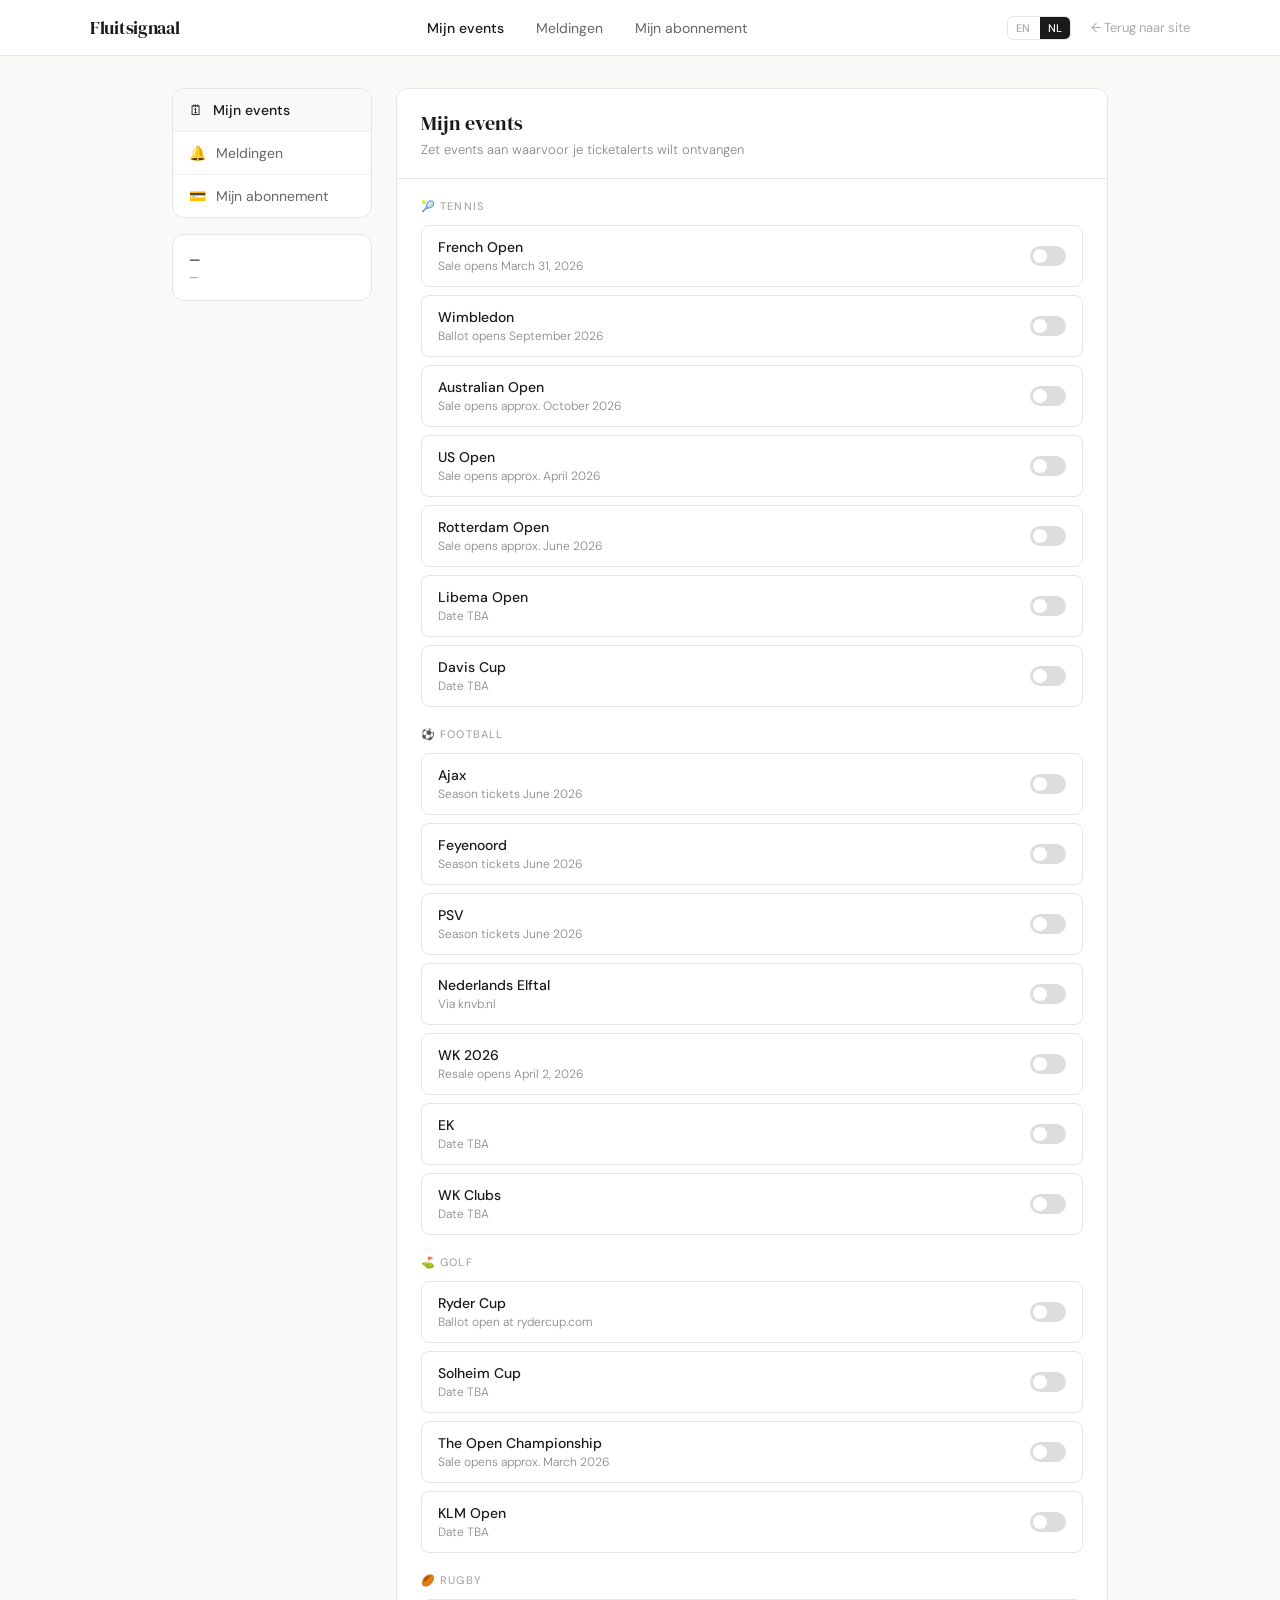
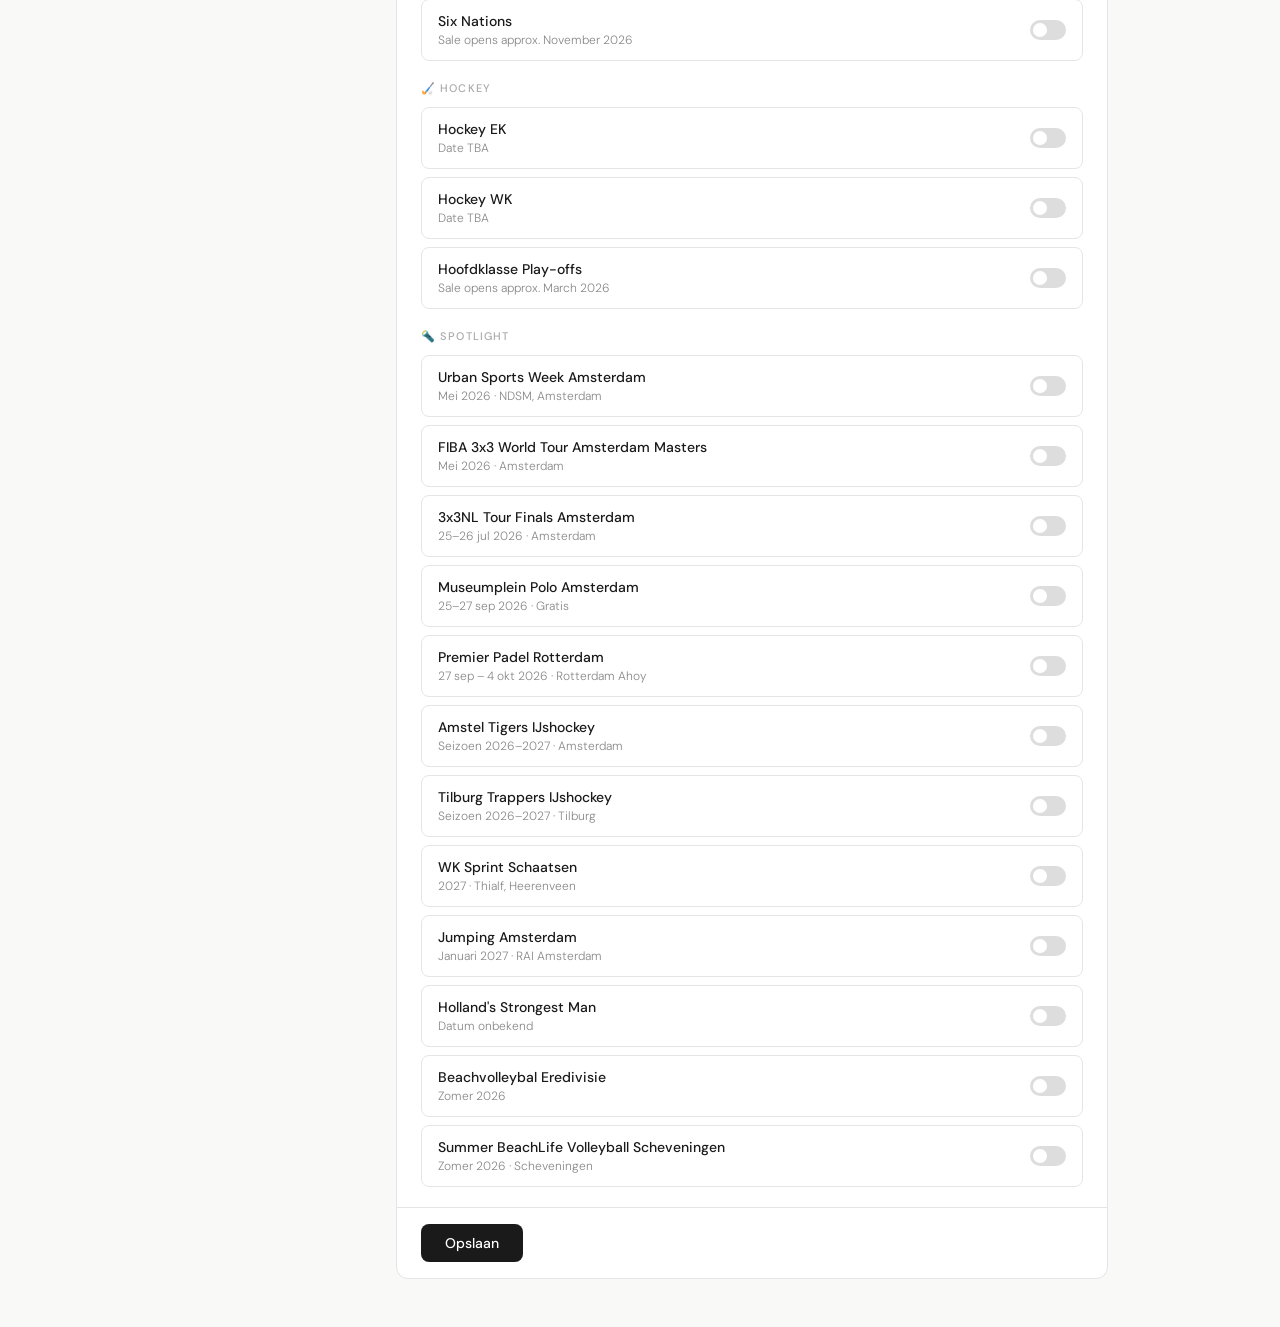
==== commit 9db878e5: "Translate all dynamic JS strings in dashboard to use i18n t() helper - Add t() helper function for r" ====
--- a/dashboard.html
+++ b/dashboard.html
@@ -412,7 +412,7 @@
 
 async function saveNotifications() {
   const btn = document.getElementById('btn-save-notif');
-  btn.disabled = true; btn.textContent = 'Saving…';
+  btn.disabled = true; btn.textContent = t('saving');
   const reminders = REMINDER_MAP.filter(({ id }) => document.getElementById('rt-' + id).classList.contains('on')).map(({ dbKey }) => dbKey).join('|');
   const hasSms = REMINDER_MAP.some(({ id, channel }) => channel === 'sms' && document.getElementById('rt-' + id).classList.contains('on'));
   const hasEmail = REMINDER_MAP.some(({ id, channel }) => channel === 'email' && document.getElementById('rt-' + id).classList.contains('on'));
@@ -425,8 +425,8 @@
     const status = document.getElementById('notif-save-status');
     status.style.display = 'block';
     setTimeout(() => { status.style.display = 'none'; }, 3000);
-  } catch(e) { alert('Something went wrong. Please try again.'); }
-  btn.disabled = false; btn.textContent = 'Save preferences';
+  } catch(e) { alert(t('error.generic')); }
+  btn.disabled = false; btn.textContent = t('save.btn');
 }
 
 const TODAY = new Date();
@@ -460,7 +460,7 @@
     html += `<div class="sport-heading">${sport.label}</div><div class="event-list">`;
     for (const e of sport.items) {
       const sel = selectedIds.includes(e.id);
-      const soonBadge = isSoon(e.saleDate) ? `<span class="soon-badge">Soon</span>` : '';
+      const soonBadge = isSoon(e.saleDate) ? `<span class="soon-badge">${t('soon')}</span>` : '';
       html += `<div class="event-row${sel ? ' selected' : ''}" data-id="${e.id}" onclick="toggleEvent(this)">
         <div class="event-row-left">
           <div>
@@ -493,11 +493,11 @@
   wrap.innerHTML = `
     <div class="not-found-card">
       <div class="not-found-icon">🔔</div>
-      <div class="not-found-title">Toegang tot je meldingen</div>
-      <p class="not-found-sub">${errorMsg || 'Voer je e-mailadres in om je evenementen en voorkeuren te bekijken.'}</p>
-      <input type="email" id="email-input" placeholder="jouw@email.com" onkeydown="if(event.key==='Enter')loadByEmail()" />
-      <button class="btn-save" style="width:100%;margin-top:4px;" onclick="loadByEmail()">Mijn instellingen laden</button>
-      <a href="index.html" class="not-found-back">Nog geen account? Gratis aanmelden</a>
+      <div class="not-found-title">${t('login.title')}</div>
+      <p class="not-found-sub">${errorMsg || t('login.sub')}</p>
+      <input type="email" id="email-input" placeholder="${t('login.placeholder')}" onkeydown="if(event.key==='Enter')loadByEmail()" />
+      <button class="btn-save" style="width:100%;margin-top:4px;" onclick="loadByEmail()">${t('login.btn')}</button>
+      <a href="index.html" class="not-found-back">${t('login.signup')}</a>
     </div>`;
   body.appendChild(wrap);
 }
@@ -519,7 +519,7 @@
     const data = JSON.parse(text);
 
     if (!data.found) {
-      showEmailPrompt('Dit e-mailadres is niet gevonden. Controleer je adres of meld je aan.');
+      showEmailPrompt(t('login.notfound'));
       return;
     }
 
@@ -528,7 +528,7 @@
     document.getElementById('user-name').textContent = user.name || userEmail;
     document.getElementById('topbar-user-name').textContent = (user.name || userEmail).split(' ')[0];
     document.getElementById('user-plan').textContent = userPlan + ' plan';
-    document.getElementById('plan-sub').textContent = 'Je zit op het ' + userPlan + ' abonnement';
+    document.getElementById('plan-sub').textContent = t('plan.on', userPlan);
     document.getElementById('plan-card-' + userPlan)?.classList.add('current');
     if (userPlan === 'free') {
       document.getElementById('upgrade-wrap').style.display = 'block';
@@ -538,7 +538,7 @@
       document.getElementById('btn-contact-plan').style.display = 'none';
     }
     if (params.get('upgraded') === '1') {
-      document.getElementById('plan-sub').textContent = 'Welkom bij Pro! Je abonnement is geüpgraded.';
+      document.getElementById('plan-sub').textContent = t('plan.upgraded');
       showPanel('plan', document.getElementById('nav-plan'));
     }
     const selected = user.events ? user.events.split('|').filter(Boolean) : [];
@@ -547,14 +547,14 @@
     renderNotifications(user.notifications || 'email', reminders);
   } catch(e) {
     console.error('loadUser error:', e);
-    showEmailPrompt('Er is een fout opgetreden. Probeer het opnieuw.');
+    showEmailPrompt(t('login.error'));
   }
 }
 
 async function savePreferences() {
   const btn = document.getElementById('btn-save');
   btn.disabled = true;
-  btn.textContent = 'Saving…';
+  btn.textContent = t('saving');
 
   const selected = [...document.querySelectorAll('.event-row.selected')].map(r => r.dataset.id);
 
@@ -567,16 +567,16 @@
     status.style.display = 'block';
     setTimeout(() => { status.style.display = 'none'; }, 3000);
   } catch(e) {
-    alert('Something went wrong. Please try again.');
+    alert(t('error.generic'));
   }
 
   btn.disabled = false;
-  btn.textContent = 'Save preferences';
+  btn.textContent = t('save.btn');
 }
 
 async function startCheckout() {
   const btn = document.getElementById('btn-upgrade');
-  btn.textContent = 'Redirecting…';
+  btn.textContent = t('redirecting');
   btn.disabled = true;
   try {
     const res = await fetch(SCRIPT_URL + '?action=create_checkout&email=' + encodeURIComponent(userEmail), { credentials: 'omit' });
@@ -584,7 +584,7 @@
     let data;
     try { data = JSON.parse(text); } catch(_) {
       alert('Unexpected response:\n' + text.slice(0, 300));
-      btn.textContent = 'Upgrade to Pro — €7/mo';
+      btn.textContent = t('upgrade.btn');
       btn.disabled = false;
       return;
     }
@@ -592,12 +592,12 @@
       window.location.href = data.url;
     } else {
       alert('Error: ' + (data.error || JSON.stringify(data)));
-      btn.textContent = 'Upgrade to Pro — €7/mo';
+      btn.textContent = t('upgrade.btn');
       btn.disabled = false;
     }
   } catch(e) {
     alert('Fetch failed: ' + e.message);
-    btn.textContent = 'Upgrade to Pro — €7/mo';
+    btn.textContent = t('upgrade.btn');
     btn.disabled = false;
   }
 }
@@ -614,6 +614,9 @@
     'loading': 'Loading your preferences…',
     'saved': 'Saved!',
     'save.btn': 'Save preferences',
+    'saving': 'Saving…',
+    'redirecting': 'Redirecting…',
+    'error.generic': 'Something went wrong. Please try again.',
     'panel.notif.sub': 'Choose how and when you want to be notified',
     'notif.email': 'Email',
     'reminder.weekly.label': 'Weekly digest',
@@ -639,6 +642,17 @@
     'plan.team.f2': 'Shared event lists',
     'plan.team.f3': 'Priority support',
     'signout': 'Sign out',
+    'soon': 'Soon',
+    'upgrade.btn': 'Upgrade to Pro — €7/mo',
+    'plan.on': (p) => `You're on the ${p} plan`,
+    'plan.upgraded': 'Welcome to Pro! Your subscription has been upgraded.',
+    'login.title': 'Access your alerts',
+    'login.sub': 'Enter your email to view your events and preferences.',
+    'login.placeholder': 'your@email.com',
+    'login.btn': 'Load my settings',
+    'login.signup': 'No account? Sign up for free',
+    'login.notfound': 'This email address was not found. Check your address or sign up.',
+    'login.error': 'Something went wrong. Please try again.',
   },
   nl: {
     'nav.events': 'Mijn events',
@@ -650,6 +664,9 @@
     'loading': 'Voorkeuren laden…',
     'saved': 'Opgeslagen!',
     'save.btn': 'Opslaan',
+    'saving': 'Opslaan…',
+    'redirecting': 'Doorsturen…',
+    'error.generic': 'Er is iets misgegaan. Probeer het opnieuw.',
     'panel.notif.sub': 'Kies hoe en wanneer je een melding wilt ontvangen',
     'notif.email': 'E-mail',
     'reminder.weekly.label': 'Wekelijkse samenvatting',
@@ -675,10 +692,26 @@
     'plan.team.f2': 'Gedeelde eventlijsten',
     'plan.team.f3': 'Prioriteitsondersteuning',
     'signout': 'Uitloggen',
+    'soon': 'Binnenkort',
+    'upgrade.btn': 'Upgraden naar Pro — €7/mnd',
+    'plan.on': (p) => `Je zit op het ${p} abonnement`,
+    'plan.upgraded': 'Welkom bij Pro! Je abonnement is geüpgraded.',
+    'login.title': 'Toegang tot je meldingen',
+    'login.sub': 'Voer je e-mailadres in om je evenementen en voorkeuren te bekijken.',
+    'login.placeholder': 'jouw@email.com',
+    'login.btn': 'Mijn instellingen laden',
+    'login.signup': 'Nog geen account? Gratis aanmelden',
+    'login.notfound': 'Dit e-mailadres is niet gevonden. Controleer je adres of meld je aan.',
+    'login.error': 'Er is een fout opgetreden. Probeer het opnieuw.',
   }
 };
 
 let currentLang = localStorage.getItem('lang') || 'nl';
+
+function t(key, arg) {
+  const v = (TRANSLATIONS[currentLang] || TRANSLATIONS.nl)[key];
+  return typeof v === 'function' ? v(arg) : (v !== undefined ? v : key);
+}
 
 function setLang(lang) {
   currentLang = lang;
@@ -697,6 +730,23 @@
     nlBtn.style.background = lang === 'nl' ? '#1a1a1a' : 'transparent';
     nlBtn.style.color = lang === 'nl' ? '#fff' : '#aaa';
   }
+  // Re-render event list so "Soon" badge is translated
+  const eventsBody = document.getElementById('events-body');
+  if (eventsBody && eventsBody.children.length) {
+    const selected = [...document.querySelectorAll('.event-row.selected')].map(r => r.dataset.id);
+    renderEvents(selected);
+  }
+  // Update plan sub text
+  if (userPlan && document.getElementById('plan-sub')) {
+    document.getElementById('plan-sub').textContent = t('plan.on', userPlan);
+  }
+  // Update save buttons
+  const btnSave = document.getElementById('btn-save');
+  if (btnSave && !btnSave.disabled) btnSave.textContent = t('save.btn');
+  const btnSaveNotif = document.getElementById('btn-save-notif');
+  if (btnSaveNotif && !btnSaveNotif.disabled) btnSaveNotif.textContent = t('save.btn');
+  const btnUpgrade = document.getElementById('btn-upgrade');
+  if (btnUpgrade && !btnUpgrade.disabled) btnUpgrade.textContent = t('upgrade.btn');
 }
 
 setLang(currentLang);
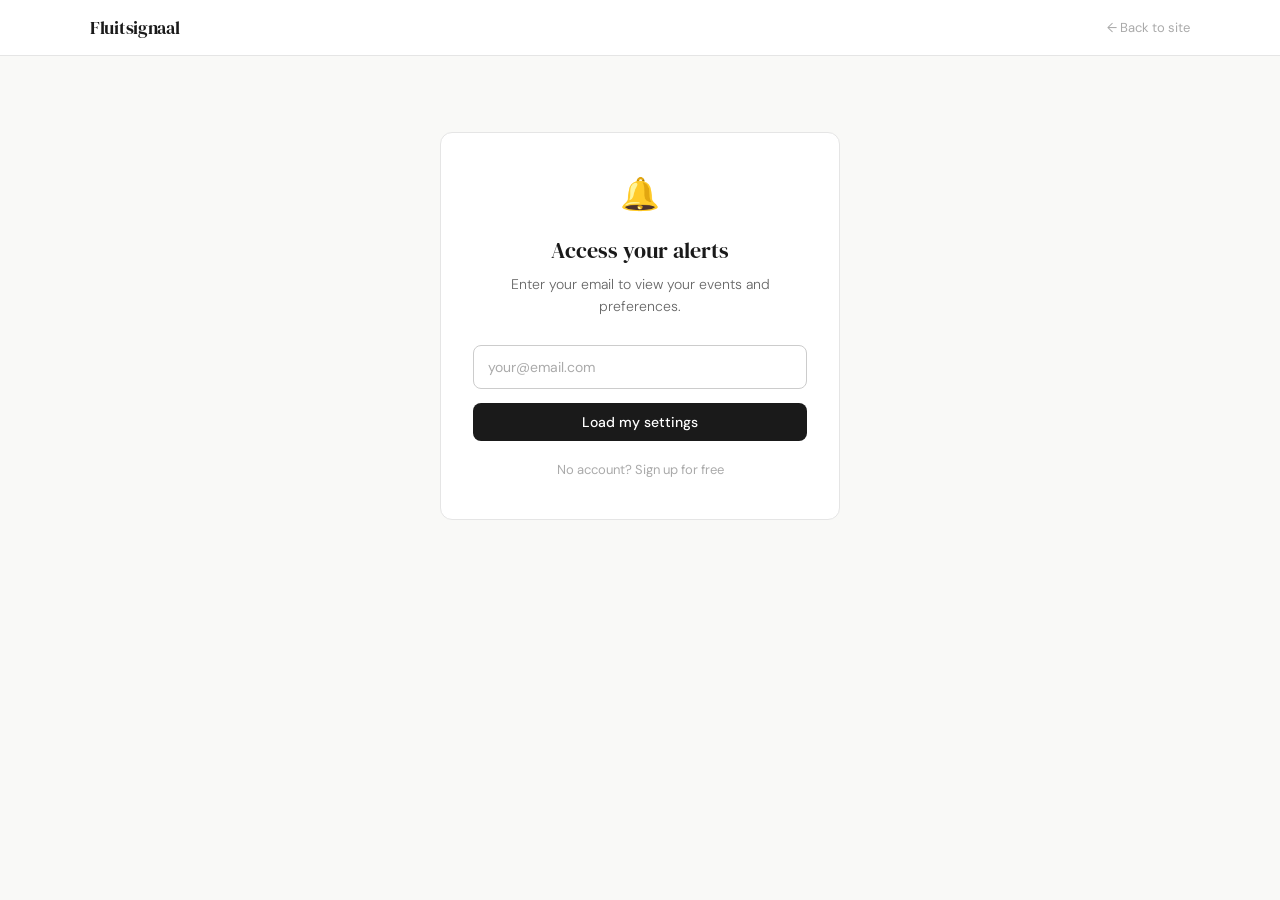
==== commit c88a6394: "Add hero background image and sport card photos" ====
--- a/dashboard.html
+++ b/dashboard.html
@@ -178,34 +178,30 @@
   <div class="topbar-inner">
     <a href="index.html" class="topbar-logo">Fluitsignaal</a>
     <div class="topbar-links">
-      <button class="topbar-link active" id="nav-events" onclick="showPanel('events', this)" data-i18n="nav.events">My events</button>
-      <button class="topbar-link" id="nav-notifications" onclick="showPanel('notifications', this)" data-i18n="nav.notifications">Notifications</button>
-      <button class="topbar-link" id="nav-plan" onclick="showPanel('plan', this)" data-i18n="nav.plan">My plan</button>
+      <button class="topbar-link active" id="nav-events" onclick="showPanel('events', this)">My events</button>
+      <button class="topbar-link" id="nav-notifications" onclick="showPanel('notifications', this)">Notifications</button>
+      <button class="topbar-link" id="nav-plan" onclick="showPanel('plan', this)">My plan</button>
     </div>
     <div class="topbar-user">
       <span class="topbar-user-name" id="topbar-user-name"></span>
-      <div style="display:flex;gap:2px;border:0.5px solid #e5e5e5;border-radius:6px;overflow:hidden;margin-right:8px;">
-        <button id="lang-en" onclick="setLang('en')" style="padding:4px 8px;font-size:11px;font-weight:500;border:none;background:transparent;color:#aaa;cursor:pointer;font-family:'DM Sans',sans-serif;">EN</button>
-        <button id="lang-nl" onclick="setLang('nl')" style="padding:4px 8px;font-size:11px;font-weight:500;border:none;background:#1a1a1a;color:#fff;cursor:pointer;font-family:'DM Sans',sans-serif;">NL</button>
-      </div>
-      <a href="index.html" class="topbar-signout" data-i18n="nav.back">← Back to site</a>
+      <a href="index.html" class="topbar-signout">← Back to site</a>
     </div>
   </div>
 </div>
 
 <!-- Mobile tab bar (hidden on desktop) -->
 <div class="mobile-tabs">
-  <button class="mobile-tab active" id="mobile-tab-events" onclick="showPanel('events', this, 'mobile-tab-events')" data-i18n="nav.events">My events</button>
-  <button class="mobile-tab" id="mobile-tab-notifications" onclick="showPanel('notifications', this, 'mobile-tab-notifications')" data-i18n="nav.notifications">Notifications</button>
-  <button class="mobile-tab" id="mobile-tab-plan" onclick="showPanel('plan', this, 'mobile-tab-plan')" data-i18n="nav.plan">My plan</button>
+  <button class="mobile-tab active" id="mobile-tab-events" onclick="showPanel('events', this, 'mobile-tab-events')">My events</button>
+  <button class="mobile-tab" id="mobile-tab-notifications" onclick="showPanel('notifications', this, 'mobile-tab-notifications')">Notifications</button>
+  <button class="mobile-tab" id="mobile-tab-plan" onclick="showPanel('plan', this, 'mobile-tab-plan')">My plan</button>
 </div>
 
 <div class="layout">
   <div class="sidebar">
     <div class="sidebar-card">
-      <div class="nav-item active" onclick="showPanel('events', this)">🗓 <span data-i18n="nav.events">My events</span></div>
-      <div class="nav-item" onclick="showPanel('notifications', this)">🔔 <span data-i18n="nav.notifications">Notifications</span></div>
-      <div class="nav-item" onclick="showPanel('plan', this)">💳 <span data-i18n="nav.plan">My plan</span></div>
+      <div class="nav-item active" onclick="showPanel('events', this)">🗓 <span>My events</span></div>
+      <div class="nav-item" onclick="showPanel('notifications', this)">🔔 <span>Notifications</span></div>
+      <div class="nav-item" onclick="showPanel('plan', this)">💳 <span>My plan</span></div>
     </div>
     <div class="sidebar-user">
       <div class="user-name" id="user-name">—</div>
@@ -217,15 +213,15 @@
     <div class="panel active" id="panel-events">
       <div class="panel-card">
         <div class="panel-header">
-          <div class="panel-title" data-i18n="panel.events.title">My events</div>
-          <div class="panel-sub" data-i18n="panel.events.sub">Toggle the events you want to receive ticket alerts for</div>
+          <div class="panel-title">My events</div>
+          <div class="panel-sub">Select which events you want day-before and hour-of ticket alerts for. The weekly digest covers all events automatically.</div>
         </div>
         <div class="panel-body" id="events-body">
-          <div class="loading" data-i18n="loading">Loading your preferences…</div>
+          <div class="loading">Loading your preferences…</div>
         </div>
         <div class="save-bar">
-          <div class="save-status" id="save-status" data-i18n="saved">Saved!</div>
-          <button class="btn-save" id="btn-save" onclick="savePreferences()" data-i18n="save.btn">Save preferences</button>
+          <div class="save-status" id="save-status">Saved!</div>
+          <button class="btn-save" id="btn-save" onclick="savePreferences()">Save preferences</button>
         </div>
       </div>
     </div>
@@ -233,27 +229,22 @@
     <div class="panel" id="panel-notifications">
       <div class="panel-card">
         <div class="panel-header">
-          <div class="panel-title" data-i18n="nav.notifications">Notifications</div>
-          <div class="panel-sub" data-i18n="panel.notif.sub">Choose how and when you want to be notified</div>
+          <div class="panel-title">Notifications</div>
+          <div class="panel-sub">Choose how and when you want to be notified</div>
         </div>
         <div class="panel-body">
           <table class="ncg">
             <thead class="ncg-header"><tr>
-              <th></th><th data-i18n="notif.email">Email</th><th>SMS</th>
+              <th></th><th>Email</th><th>SMS</th>
             </tr></thead>
             <tbody>
               <tr class="ncg-row">
-                <td><div class="ncg-name" data-i18n="reminder.weekly.label">Weekly digest</div><div class="ncg-hint" data-i18n="reminder.weekly.desc">Every Monday — full overview of upcoming sales</div></td>
-                <td class="ncg-cell"><div class="toggle" id="rt-weekly-email" onclick="toggleRt('weekly-email')"></div></td>
-                <td class="ncg-cell"><div class="toggle" id="rt-weekly-sms" onclick="toggleRt('weekly-sms')"></div></td>
-              </tr>
-              <tr class="ncg-row">
-                <td><div class="ncg-name" data-i18n="reminder.day.label">Day before</div><div class="ncg-hint" data-i18n="reminder.day.desc">Alert the day before a sale opens</div></td>
+                <td><div class="ncg-name">Day before</div><div class="ncg-hint">Alert the day before a sale opens</div></td>
                 <td class="ncg-cell"><div class="toggle" id="rt-day-before-email" onclick="toggleRt('day-before-email')"></div></td>
                 <td class="ncg-cell"><div class="toggle" id="rt-day-before-sms" onclick="toggleRt('day-before-sms')"></div></td>
               </tr>
               <tr class="ncg-row">
-                <td><div class="ncg-name" data-i18n="reminder.hour.label">1 hour before</div><div class="ncg-hint" data-i18n="reminder.hour.desc">Alert 1 hour before the sale goes live</div></td>
+                <td><div class="ncg-name">1 hour before</div><div class="ncg-hint">Alert 1 hour before the sale goes live</div></td>
                 <td class="ncg-cell"><div class="toggle" id="rt-hour-before-email" onclick="toggleRt('hour-before-email')"></div></td>
                 <td class="ncg-cell"><div class="toggle" id="rt-hour-before-sms" onclick="toggleRt('hour-before-sms')"></div></td>
               </tr>
@@ -261,8 +252,8 @@
           </table>
         </div>
         <div class="save-bar">
-          <div class="save-status" id="notif-save-status" data-i18n="saved">Saved!</div>
-          <button class="btn-save" id="btn-save-notif" onclick="saveNotifications()" data-i18n="save.btn">Save preferences</button>
+          <div class="save-status" id="notif-save-status">Saved!</div>
+          <button class="btn-save" id="btn-save-notif" onclick="saveNotifications()">Save preferences</button>
         </div>
       </div>
     </div>
@@ -270,28 +261,28 @@
     <div class="panel" id="panel-plan">
       <div class="panel-card">
         <div class="panel-header">
-          <div class="panel-title" data-i18n="nav.plan">My plan</div>
+          <div class="panel-title">My plan</div>
           <div class="panel-sub" id="plan-sub">—</div>
         </div>
         <div class="panel-body">
           <div class="plan-grid">
             <div class="plan-card" id="plan-card-free">
-              <div class="plan-card-name" data-i18n="plan.free.name">Free</div>
+              <div class="plan-card-name">Free</div>
               <div class="plan-card-price">€0</div>
-              <div class="plan-card-period" data-i18n="plan.free.period">forever</div>
-              <ul class="plan-card-features"><li data-i18n="plan.free.f1">Up to 4 events</li><li data-i18n="plan.free.f2">Email alerts</li><li data-i18n="plan.free.f3">Day-before reminders</li></ul>
+              <div class="plan-card-period">free to use</div>
+              <ul class="plan-card-features"><li>Weekly digest — all events</li><li>Email alerts</li><li>Day-before &amp; hour reminders</li></ul>
             </div>
             <div class="plan-card" id="plan-card-pro">
-              <div class="plan-card-name" data-i18n="plan.pro.name">Pro</div>
+              <div class="plan-card-name">Pro</div>
               <div class="plan-card-price">€7</div>
-              <div class="plan-card-period" data-i18n="plan.pro.period">per month</div>
-              <ul class="plan-card-features"><li data-i18n="plan.pro.f1">Unlimited events</li><li data-i18n="plan.pro.f2">Email + SMS alerts</li><li data-i18n="plan.pro.f3">All reminder types</li><li data-i18n="plan.pro.f4">Lottery registration reminders</li></ul>
+              <div class="plan-card-period">per month</div>
+              <ul class="plan-card-features"><li>Unlimited events</li><li>Email + SMS alerts</li><li>All reminder types</li><li>Lottery registration reminders</li></ul>
             </div>
             <div class="plan-card" id="plan-card-team">
-              <div class="plan-card-name" data-i18n="plan.team.name">Team</div>
+              <div class="plan-card-name">Team</div>
               <div class="plan-card-price">€19</div>
-              <div class="plan-card-period" data-i18n="plan.team.period">per month, up to 5 people</div>
-              <ul class="plan-card-features"><li data-i18n="plan.team.f1">Everything in Pro</li><li data-i18n="plan.team.f2">Shared event lists</li><li data-i18n="plan.team.f3">Priority support</li></ul>
+              <div class="plan-card-period">per month, up to 5 people</div>
+              <ul class="plan-card-features"><li>Everything in Pro</li><li>Shared event lists</li><li>Priority support</li></ul>
             </div>
           </div>
         </div>
@@ -310,7 +301,7 @@
 </div>
 
 <script>
-const SCRIPT_URL = 'https://script.google.com/macros/s/AKfycbwXE6ADpakhn2sQez_fjbSEP-PktBxvmvafaK3GWJmQClV2BFHYTC7zpgZuJ9ieKvdp/exec';
+const SCRIPT_URL = 'https://script.google.com/macros/s/AKfycbzMiPVhjHwL8p675W4XzwvKje6CbqKPFJK6Lx7L8WLNBapQMNO3usPGmAvbC_1vkQ4/exec';
 
 const EVENTS = {
   tennis: {
@@ -383,8 +374,6 @@
 let userPlan = 'free';
 
 const REMINDER_MAP = [
-  { id: 'weekly-email',      dbKey: 'weekly_email',      type: 'weekly',      channel: 'email' },
-  { id: 'weekly-sms',        dbKey: 'weekly_sms',        type: 'weekly',      channel: 'sms'   },
   { id: 'day-before-email',  dbKey: 'day_before_email',  type: 'day_before',  channel: 'email' },
   { id: 'day-before-sms',    dbKey: 'day_before_sms',    type: 'day_before',  channel: 'sms'   },
   { id: 'hour-before-email', dbKey: 'hour_before_email', type: 'hour_before', channel: 'email' },
@@ -412,7 +401,7 @@
 
 async function saveNotifications() {
   const btn = document.getElementById('btn-save-notif');
-  btn.disabled = true; btn.textContent = t('saving');
+  btn.disabled = true; btn.textContent = 'Saving…';
   const reminders = REMINDER_MAP.filter(({ id }) => document.getElementById('rt-' + id).classList.contains('on')).map(({ dbKey }) => dbKey).join('|');
   const hasSms = REMINDER_MAP.some(({ id, channel }) => channel === 'sms' && document.getElementById('rt-' + id).classList.contains('on'));
   const hasEmail = REMINDER_MAP.some(({ id, channel }) => channel === 'email' && document.getElementById('rt-' + id).classList.contains('on'));
@@ -425,8 +414,8 @@
     const status = document.getElementById('notif-save-status');
     status.style.display = 'block';
     setTimeout(() => { status.style.display = 'none'; }, 3000);
-  } catch(e) { alert(t('error.generic')); }
-  btn.disabled = false; btn.textContent = t('save.btn');
+  } catch(e) { alert('Something went wrong. Please try again.'); }
+  btn.disabled = false; btn.textContent = 'Save preferences';
 }
 
 const TODAY = new Date();
@@ -460,7 +449,7 @@
     html += `<div class="sport-heading">${sport.label}</div><div class="event-list">`;
     for (const e of sport.items) {
       const sel = selectedIds.includes(e.id);
-      const soonBadge = isSoon(e.saleDate) ? `<span class="soon-badge">${t('soon')}</span>` : '';
+      const soonBadge = isSoon(e.saleDate) ? `<span class="soon-badge">${'Soon'}</span>` : '';
       html += `<div class="event-row${sel ? ' selected' : ''}" data-id="${e.id}" onclick="toggleEvent(this)">
         <div class="event-row-left">
           <div>
@@ -493,11 +482,11 @@
   wrap.innerHTML = `
     <div class="not-found-card">
       <div class="not-found-icon">🔔</div>
-      <div class="not-found-title">${t('login.title')}</div>
-      <p class="not-found-sub">${errorMsg || t('login.sub')}</p>
-      <input type="email" id="email-input" placeholder="${t('login.placeholder')}" onkeydown="if(event.key==='Enter')loadByEmail()" />
-      <button class="btn-save" style="width:100%;margin-top:4px;" onclick="loadByEmail()">${t('login.btn')}</button>
-      <a href="index.html" class="not-found-back">${t('login.signup')}</a>
+      <div class="not-found-title">Access your alerts</div>
+      <p class="not-found-sub">${errorMsg || 'Enter your email to view your events and preferences.'}</p>
+      <input type="email" id="email-input" placeholder="your@email.com" onkeydown="if(event.key==='Enter')loadByEmail()" />
+      <button class="btn-save" style="width:100%;margin-top:4px;" onclick="loadByEmail()">Load my settings</button>
+      <a href="index.html" class="not-found-back">No account? Sign up for free</a>
     </div>`;
   body.appendChild(wrap);
 }
@@ -519,7 +508,7 @@
     const data = JSON.parse(text);
 
     if (!data.found) {
-      showEmailPrompt(t('login.notfound'));
+      showEmailPrompt('This email address was not found. Check your address or sign up.');
       return;
     }
 
@@ -528,7 +517,7 @@
     document.getElementById('user-name').textContent = user.name || userEmail;
     document.getElementById('topbar-user-name').textContent = (user.name || userEmail).split(' ')[0];
     document.getElementById('user-plan').textContent = userPlan + ' plan';
-    document.getElementById('plan-sub').textContent = t('plan.on', userPlan);
+    document.getElementById('plan-sub').textContent = `You're on the ${userPlan} plan`;
     document.getElementById('plan-card-' + userPlan)?.classList.add('current');
     if (userPlan === 'free') {
       document.getElementById('upgrade-wrap').style.display = 'block';
@@ -538,7 +527,7 @@
       document.getElementById('btn-contact-plan').style.display = 'none';
     }
     if (params.get('upgraded') === '1') {
-      document.getElementById('plan-sub').textContent = t('plan.upgraded');
+      document.getElementById('plan-sub').textContent = 'Welcome to Pro! Your subscription has been upgraded.';
       showPanel('plan', document.getElementById('nav-plan'));
     }
     const selected = user.events ? user.events.split('|').filter(Boolean) : [];
@@ -547,14 +536,14 @@
     renderNotifications(user.notifications || 'email', reminders);
   } catch(e) {
     console.error('loadUser error:', e);
-    showEmailPrompt(t('login.error'));
+    showEmailPrompt('Something went wrong. Please try again.');
   }
 }
 
 async function savePreferences() {
   const btn = document.getElementById('btn-save');
   btn.disabled = true;
-  btn.textContent = t('saving');
+  btn.textContent = 'Saving…';
 
   const selected = [...document.querySelectorAll('.event-row.selected')].map(r => r.dataset.id);
 
@@ -567,16 +556,16 @@
     status.style.display = 'block';
     setTimeout(() => { status.style.display = 'none'; }, 3000);
   } catch(e) {
-    alert(t('error.generic'));
+    alert('Something went wrong. Please try again.');
   }
 
   btn.disabled = false;
-  btn.textContent = t('save.btn');
+  btn.textContent = 'Save preferences';
 }
 
 async function startCheckout() {
   const btn = document.getElementById('btn-upgrade');
-  btn.textContent = t('redirecting');
+  btn.textContent = 'Redirecting…';
   btn.disabled = true;
   try {
     const res = await fetch(SCRIPT_URL + '?action=create_checkout&email=' + encodeURIComponent(userEmail), { credentials: 'omit' });
@@ -584,7 +573,7 @@
     let data;
     try { data = JSON.parse(text); } catch(_) {
       alert('Unexpected response:\n' + text.slice(0, 300));
-      btn.textContent = t('upgrade.btn');
+      btn.textContent = 'Upgrade to Pro — €7/mo';
       btn.disabled = false;
       return;
     }
@@ -592,164 +581,15 @@
       window.location.href = data.url;
     } else {
       alert('Error: ' + (data.error || JSON.stringify(data)));
-      btn.textContent = t('upgrade.btn');
+      btn.textContent = 'Upgrade to Pro — €7/mo';
       btn.disabled = false;
     }
   } catch(e) {
     alert('Fetch failed: ' + e.message);
-    btn.textContent = t('upgrade.btn');
+    btn.textContent = 'Upgrade to Pro — €7/mo';
     btn.disabled = false;
   }
 }
-
-// ── i18n ──────────────────────────────────────────────────────────────────
-const TRANSLATIONS = {
-  en: {
-    'nav.events': 'My events',
-    'nav.notifications': 'Notifications',
-    'nav.plan': 'My plan',
-    'nav.back': '← Back to site',
-    'panel.events.title': 'My events',
-    'panel.events.sub': 'Toggle the events you want to receive ticket alerts for',
-    'loading': 'Loading your preferences…',
-    'saved': 'Saved!',
-    'save.btn': 'Save preferences',
-    'saving': 'Saving…',
-    'redirecting': 'Redirecting…',
-    'error.generic': 'Something went wrong. Please try again.',
-    'panel.notif.sub': 'Choose how and when you want to be notified',
-    'notif.email': 'Email',
-    'reminder.weekly.label': 'Weekly digest',
-    'reminder.weekly.desc': 'Every Monday — full overview of upcoming sales',
-    'reminder.day.label': 'Day before',
-    'reminder.day.desc': 'Alert the day before a sale opens',
-    'reminder.hour.label': '1 hour before',
-    'reminder.hour.desc': 'Alert 1 hour before the sale goes live',
-    'plan.free.name': 'Free',
-    'plan.free.period': 'forever',
-    'plan.free.f1': 'Up to 4 events',
-    'plan.free.f2': 'Email alerts',
-    'plan.free.f3': 'Day-before reminders',
-    'plan.pro.name': 'Pro',
-    'plan.pro.period': 'per month',
-    'plan.pro.f1': 'Unlimited events',
-    'plan.pro.f2': 'Email + SMS alerts',
-    'plan.pro.f3': 'All reminder types',
-    'plan.pro.f4': 'Lottery registration reminders',
-    'plan.team.name': 'Team',
-    'plan.team.period': 'per month, up to 5 people',
-    'plan.team.f1': 'Everything in Pro',
-    'plan.team.f2': 'Shared event lists',
-    'plan.team.f3': 'Priority support',
-    'signout': 'Sign out',
-    'soon': 'Soon',
-    'upgrade.btn': 'Upgrade to Pro — €7/mo',
-    'plan.on': (p) => `You're on the ${p} plan`,
-    'plan.upgraded': 'Welcome to Pro! Your subscription has been upgraded.',
-    'login.title': 'Access your alerts',
-    'login.sub': 'Enter your email to view your events and preferences.',
-    'login.placeholder': 'your@email.com',
-    'login.btn': 'Load my settings',
-    'login.signup': 'No account? Sign up for free',
-    'login.notfound': 'This email address was not found. Check your address or sign up.',
-    'login.error': 'Something went wrong. Please try again.',
-  },
-  nl: {
-    'nav.events': 'Mijn events',
-    'nav.notifications': 'Meldingen',
-    'nav.plan': 'Mijn abonnement',
-    'nav.back': '← Terug naar site',
-    'panel.events.title': 'Mijn events',
-    'panel.events.sub': 'Zet events aan waarvoor je ticketalerts wilt ontvangen',
-    'loading': 'Voorkeuren laden…',
-    'saved': 'Opgeslagen!',
-    'save.btn': 'Opslaan',
-    'saving': 'Opslaan…',
-    'redirecting': 'Doorsturen…',
-    'error.generic': 'Er is iets misgegaan. Probeer het opnieuw.',
-    'panel.notif.sub': 'Kies hoe en wanneer je een melding wilt ontvangen',
-    'notif.email': 'E-mail',
-    'reminder.weekly.label': 'Wekelijkse samenvatting',
-    'reminder.weekly.desc': 'Elke maandag — volledig overzicht van aankomende verkopen',
-    'reminder.day.label': 'Dag van tevoren',
-    'reminder.day.desc': 'Melding de dag voordat een verkoop opent',
-    'reminder.hour.label': '1 uur van tevoren',
-    'reminder.hour.desc': 'Melding 1 uur voor de verkoop begint',
-    'plan.free.name': 'Gratis',
-    'plan.free.period': 'voor altijd',
-    'plan.free.f1': 'Tot 4 events',
-    'plan.free.f2': 'E-mailmeldingen',
-    'plan.free.f3': 'Herinnering de dag ervoor',
-    'plan.pro.name': 'Pro',
-    'plan.pro.period': 'per maand',
-    'plan.pro.f1': 'Onbeperkte events',
-    'plan.pro.f2': 'E-mail + SMS-meldingen',
-    'plan.pro.f3': 'Alle herinneringstypes',
-    'plan.pro.f4': 'Loterij-registratieherinneringen',
-    'plan.team.name': 'Team',
-    'plan.team.period': 'per maand, tot 5 personen',
-    'plan.team.f1': 'Alles van Pro',
-    'plan.team.f2': 'Gedeelde eventlijsten',
-    'plan.team.f3': 'Prioriteitsondersteuning',
-    'signout': 'Uitloggen',
-    'soon': 'Binnenkort',
-    'upgrade.btn': 'Upgraden naar Pro — €7/mnd',
-    'plan.on': (p) => `Je zit op het ${p} abonnement`,
-    'plan.upgraded': 'Welkom bij Pro! Je abonnement is geüpgraded.',
-    'login.title': 'Toegang tot je meldingen',
-    'login.sub': 'Voer je e-mailadres in om je evenementen en voorkeuren te bekijken.',
-    'login.placeholder': 'jouw@email.com',
-    'login.btn': 'Mijn instellingen laden',
-    'login.signup': 'Nog geen account? Gratis aanmelden',
-    'login.notfound': 'Dit e-mailadres is niet gevonden. Controleer je adres of meld je aan.',
-    'login.error': 'Er is een fout opgetreden. Probeer het opnieuw.',
-  }
-};
-
-let currentLang = localStorage.getItem('lang') || 'nl';
-
-function t(key, arg) {
-  const v = (TRANSLATIONS[currentLang] || TRANSLATIONS.nl)[key];
-  return typeof v === 'function' ? v(arg) : (v !== undefined ? v : key);
-}
-
-function setLang(lang) {
-  currentLang = lang;
-  localStorage.setItem('lang', lang);
-  document.documentElement.lang = lang;
-  const t = TRANSLATIONS[lang];
-  document.querySelectorAll('[data-i18n]').forEach(el => {
-    if (t[el.dataset.i18n] !== undefined) el.textContent = t[el.dataset.i18n];
-  });
-  // Update lang button styles
-  const enBtn = document.getElementById('lang-en');
-  const nlBtn = document.getElementById('lang-nl');
-  if (enBtn && nlBtn) {
-    enBtn.style.background = lang === 'en' ? '#1a1a1a' : 'transparent';
-    enBtn.style.color = lang === 'en' ? '#fff' : '#aaa';
-    nlBtn.style.background = lang === 'nl' ? '#1a1a1a' : 'transparent';
-    nlBtn.style.color = lang === 'nl' ? '#fff' : '#aaa';
-  }
-  // Re-render event list so "Soon" badge is translated
-  const eventsBody = document.getElementById('events-body');
-  if (eventsBody && eventsBody.children.length) {
-    const selected = [...document.querySelectorAll('.event-row.selected')].map(r => r.dataset.id);
-    renderEvents(selected);
-  }
-  // Update plan sub text
-  if (userPlan && document.getElementById('plan-sub')) {
-    document.getElementById('plan-sub').textContent = t('plan.on', userPlan);
-  }
-  // Update save buttons
-  const btnSave = document.getElementById('btn-save');
-  if (btnSave && !btnSave.disabled) btnSave.textContent = t('save.btn');
-  const btnSaveNotif = document.getElementById('btn-save-notif');
-  if (btnSaveNotif && !btnSaveNotif.disabled) btnSaveNotif.textContent = t('save.btn');
-  const btnUpgrade = document.getElementById('btn-upgrade');
-  if (btnUpgrade && !btnUpgrade.disabled) btnUpgrade.textContent = t('upgrade.btn');
-}
-
-setLang(currentLang);
 
 loadUser();
 </script>
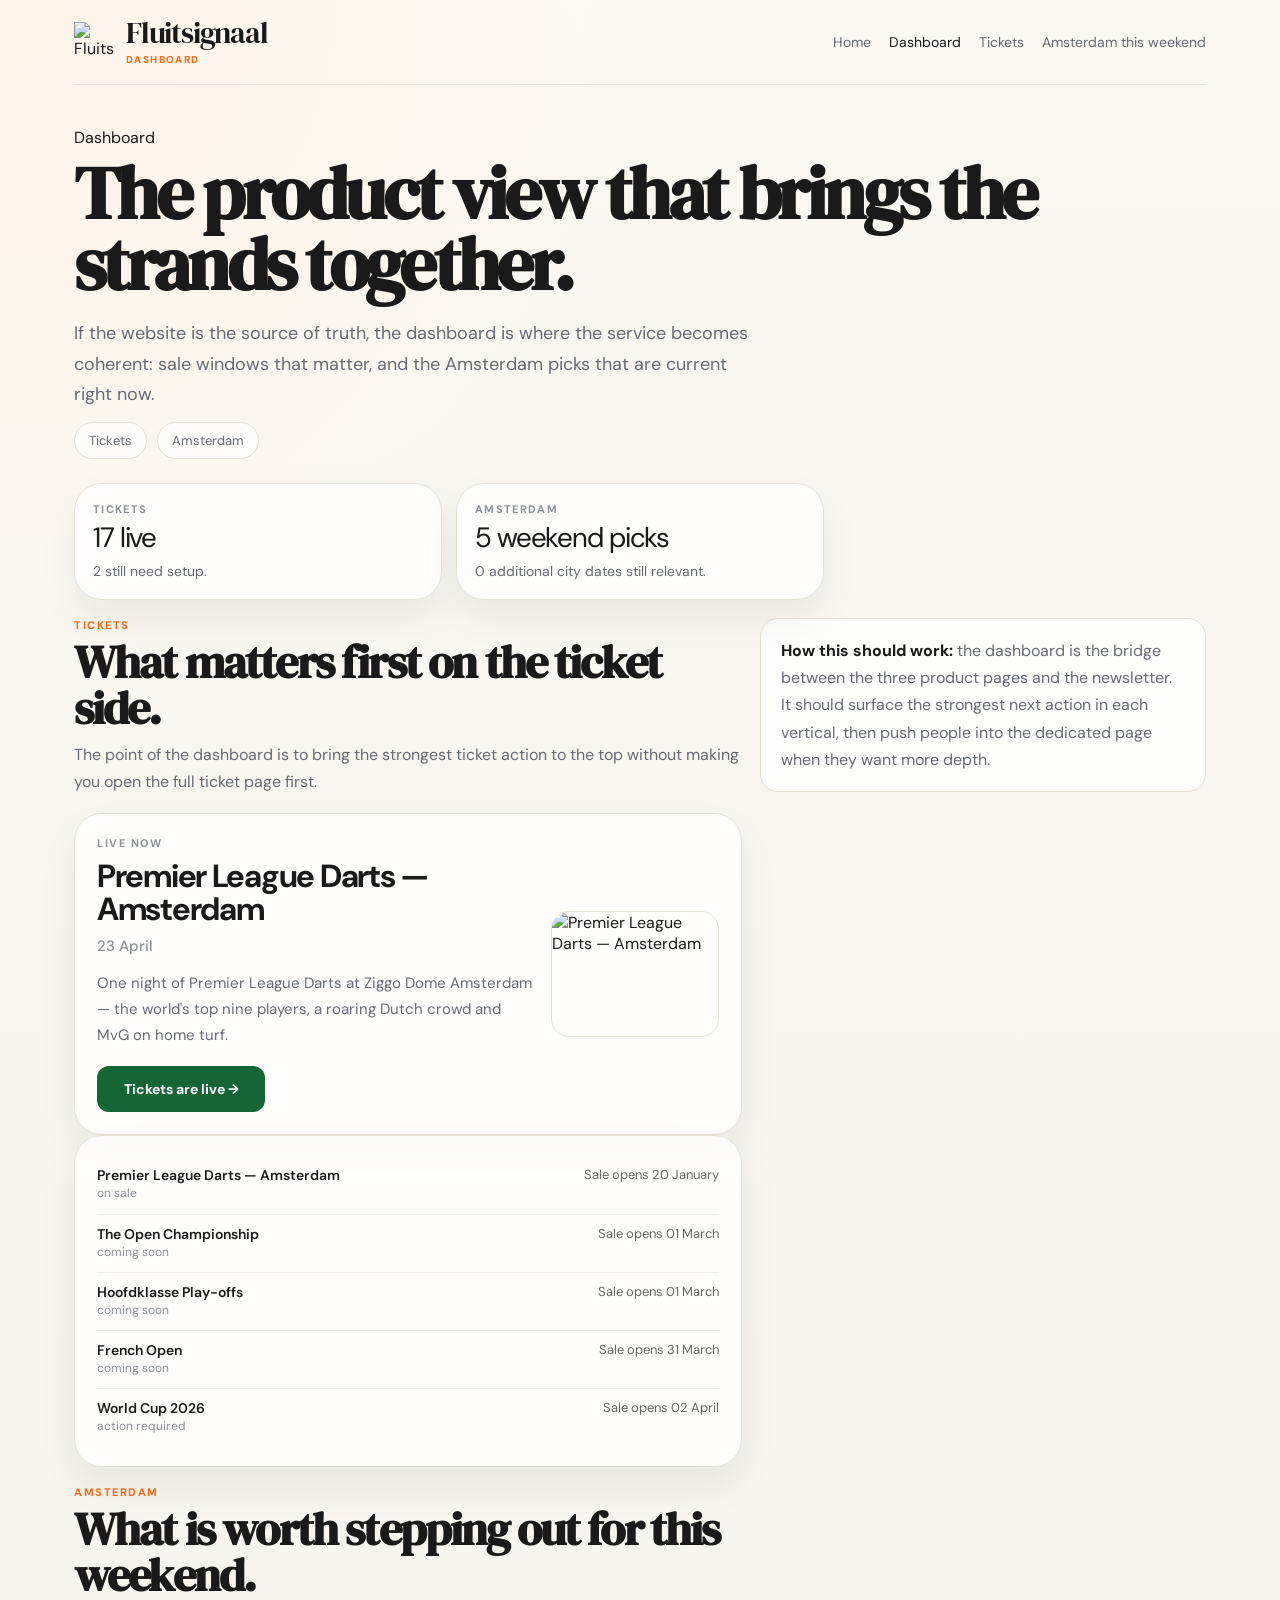
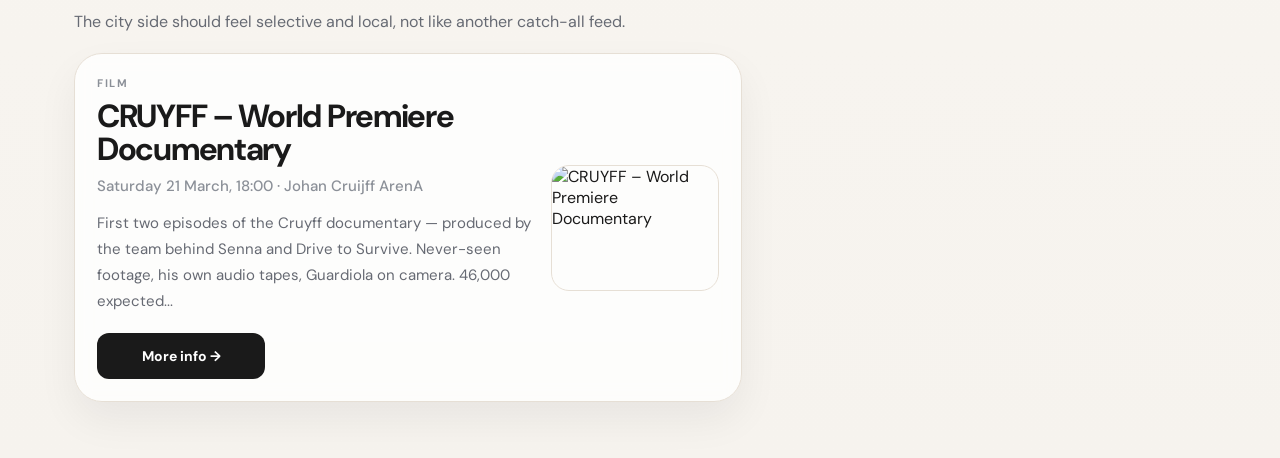
==== commit 693d69a7: "Move secrets to environment variables, remove committed credentials All SMTP/Twilio/Google/Stripe cr" ====
--- a/dashboard.html
+++ b/dashboard.html
@@ -3,595 +3,51 @@
 <head>
   <meta charset="UTF-8" />
   <meta name="viewport" content="width=device-width, initial-scale=1.0" />
-  <title>My Account — Fluitsignaal</title>
+  <title>Fluitsignaal Dashboard</title>
   <link rel="preconnect" href="https://fonts.googleapis.com">
-  <link href="https://fonts.googleapis.com/css2?family=DM+Serif+Display:ital@0;1&family=DM+Sans:wght@300;400;500&display=swap" rel="stylesheet">
-  <style>
-    *, *::before, *::after { box-sizing: border-box; margin: 0; padding: 0; }
-    body { font-family: 'DM Sans', sans-serif; color: #1a1a1a; background: #f9f9f7; min-height: 100vh; }
+  <link rel="preconnect" href="https://fonts.gstatic.com" crossorigin>
+  <link href="https://fonts.googleapis.com/css2?family=DM+Sans:wght@400;500;700&family=DM+Serif+Display:ital@0;1&display=swap" rel="stylesheet">
+  <link rel="stylesheet" href="site.css" />
+</head>
+<body data-page="dashboard">
+  <div class="site-shell">
+    <header class="topbar">
+      <a class="brand" href="index.html">
+        <img src="https://coenvanrappard-lgtm.github.io/Fluitsignaal/logo.png" alt="Fluitsignaal logo" />
+        <div>
+          <div class="brand-wordmark">Fluitsignaal</div>
+          <div class="brand-tag">Dashboard</div>
+        </div>
+      </a>
+      <nav class="topnav">
+        <a href="index.html">Home</a>
+        <a class="active" href="dashboard.html">Dashboard</a>
+        <a href="tickets.html">Tickets</a>
+        <a href="amsterdam.html">Amsterdam this weekend</a>
+      </nav>
+    </header>
 
-    /* Topbar */
-    .topbar { background: #fff; border-bottom: 0.5px solid #e5e5e5; padding: 0 2rem; display: flex; justify-content: space-between; align-items: center; height: 56px; position: sticky; top: 0; z-index: 10; max-width: 100%; }
-    .topbar-inner { display: flex; justify-content: space-between; align-items: center; width: 100%; max-width: 1100px; margin: 0 auto; }
-    .topbar-logo { font-family: 'DM Serif Display', serif; font-size: 18px; text-decoration: none; color: #1a1a1a; letter-spacing: -0.3px; }
-    .topbar-links { display: flex; align-items: center; gap: 2rem; }
-    .topbar-link { font-size: 14px; color: #666; text-decoration: none; background: none; border: none; cursor: pointer; font-family: 'DM Sans', sans-serif; padding: 0; transition: color 0.15s; }
-    .topbar-link:hover { color: #1a1a1a; }
-    .topbar-link.active { color: #1a1a1a; font-weight: 500; }
-    .topbar-user { font-size: 13px; color: #888; display: flex; align-items: center; gap: 12px; }
-    .topbar-user-name { font-weight: 500; color: #1a1a1a; }
-    .topbar-signout { font-size: 13px; color: #aaa; text-decoration: none; transition: color 0.15s; }
-    .topbar-signout:hover { color: #1a1a1a; }
+    <section class="page-hero">
+      <div class="eyebrow">Dashboard</div>
+      <h1>The product view that brings the strands together.</h1>
+      <p>If the website is the source of truth, the dashboard is where the service becomes coherent: sale windows that matter, and the Amsterdam picks that are current right now.</p>
+      <div class="page-subnav">
+        <a href="#dashboard-tickets">Tickets</a>
+        <a href="#dashboard-amsterdam">Amsterdam</a>
+      </div>
+      <div class="summary-strip" id="dashboard-summary"></div>
+    </section>
 
-    /* Desktop layout */
-    .layout { display: flex; max-width: 1000px; margin: 2rem auto; padding: 0 2rem; gap: 1.5rem; }
-    .sidebar { width: 200px; flex-shrink: 0; }
-    .sidebar-card { background: #fff; border: 0.5px solid #e5e5e5; border-radius: 12px; overflow: hidden; }
-    .nav-item { display: flex; align-items: center; gap: 10px; padding: 0.75rem 1rem; font-size: 14px; cursor: pointer; color: #666; border-bottom: 0.5px solid #f0f0f0; transition: background 0.1s; }
-    .nav-item:last-child { border-bottom: none; }
-    .nav-item:hover { background: #f9f9f7; }
-    .nav-item.active { color: #1a1a1a; font-weight: 500; background: #f9f9f7; }
-    .sidebar-user { margin-top: 1rem; padding: 1rem; background: #fff; border: 0.5px solid #e5e5e5; border-radius: 12px; }
-    .user-name { font-size: 13px; font-weight: 500; }
-    .user-plan { font-size: 11px; color: #888; margin-top: 2px; }
-    .main { flex: 1; min-width: 0; }
-
-    /* Mobile tab bar — hidden on desktop */
-    .mobile-tabs { display: none; }
-
-    /* Panels */
-    .panel { display: none; }
-    .panel.active { display: block; }
-    .panel-card { background: #fff; border: 0.5px solid #e5e5e5; border-radius: 12px; overflow: hidden; margin-bottom: 1rem; }
-    .panel-header { padding: 1.25rem 1.5rem; border-bottom: 0.5px solid #e5e5e5; }
-    .panel-title { font-family: 'DM Serif Display', serif; font-size: 20px; }
-    .panel-sub { font-size: 13px; color: #888; margin-top: 4px; font-weight: 300; }
-    .panel-body { padding: 1.25rem 1.5rem; }
-
-    /* Event list */
-    .sport-heading { font-size: 11px; font-weight: 500; letter-spacing: 0.1em; text-transform: uppercase; color: #aaa; margin: 1.25rem 0 0.75rem; }
-    .sport-heading:first-child { margin-top: 0; }
-    .event-list { display: flex; flex-direction: column; gap: 8px; }
-    .event-row { display: flex; align-items: center; justify-content: space-between; padding: 0.75rem 1rem; border: 0.5px solid #e5e5e5; border-radius: 8px; cursor: pointer; transition: border-color 0.15s; }
-    .event-row:hover { border-color: #bbb; }
-    .event-row.selected { border-color: #1a1a1a; background: #fafafa; }
-    .event-row-left { display: flex; align-items: center; gap: 10px; min-width: 0; }
-    .event-name { font-size: 14px; font-weight: 500; }
-    .event-date { font-size: 12px; color: #888; margin-top: 2px; font-weight: 300; }
-
-    /* Soon badge */
-    .soon-badge {
-      display: inline-flex; align-items: center;
-      background: #f0fdf4; color: #166534;
-      border: 0.5px solid #86efac;
-      font-size: 10px; font-weight: 500;
-      padding: 2px 7px; border-radius: 5px;
-      flex-shrink: 0; white-space: nowrap;
-    }
-
-    /* Toggle switch */
-    .toggle { width: 36px; height: 20px; border-radius: 10px; background: #ddd; position: relative; transition: background 0.2s; flex-shrink: 0; }
-    .toggle.on { background: #1a1a1a; }
-    .toggle::after { content: ''; position: absolute; width: 14px; height: 14px; background: #fff; border-radius: 50%; top: 3px; left: 3px; transition: transform 0.2s; }
-    .toggle.on::after { transform: translateX(16px); }
-
-    /* Plan grid */
-    .plan-grid { display: grid; grid-template-columns: repeat(3, 1fr); gap: 10px; }
-    .plan-card { border: 0.5px solid #e5e5e5; border-radius: 10px; padding: 1.25rem; }
-    .plan-card.current { border: 2px solid #93c5fd; }
-    .plan-badge { display: inline-block; background: #eff6ff; color: #1d4ed8; font-size: 10px; font-weight: 500; padding: 2px 8px; border-radius: 6px; margin-bottom: 0.5rem; }
-    .plan-card-name { font-size: 14px; font-weight: 500; }
-    .plan-card-price { font-family: 'DM Serif Display', serif; font-size: 28px; margin: 0.5rem 0 0.1rem; }
-    .plan-card-period { font-size: 11px; color: #888; margin-bottom: 1rem; }
-    .plan-card-features { list-style: none; display: flex; flex-direction: column; gap: 5px; }
-    .plan-card-features li { font-size: 12px; color: #666; display: flex; gap: 6px; font-weight: 300; }
-    .plan-card-features li::before { content: '—'; color: #ccc; flex-shrink: 0; }
-
-    /* Save bar */
-    .save-bar { padding: 1rem 1.5rem; border-top: 0.5px solid #e5e5e5; display: flex; justify-content: space-between; align-items: center; gap: 10px; }
-    .save-status { font-size: 13px; color: #166534; display: none; }
-    .btn-save { background: #1a1a1a; color: #fff; border: none; padding: 10px 24px; border-radius: 8px; font-family: 'DM Sans', sans-serif; font-size: 14px; font-weight: 500; cursor: pointer; transition: opacity 0.15s; }
-    .btn-save:disabled { opacity: 0.5; cursor: not-allowed; }
-    .btn-cancel { background: transparent; color: #888; border: 0.5px solid #ccc; padding: 10px 20px; border-radius: 8px; font-family: 'DM Sans', sans-serif; font-size: 13px; cursor: pointer; }
-
-    /* Notifications panel */
-    .ncg { width: 100%; border-collapse: collapse; }
-    .ncg-header th { font-size: 11px; font-weight: 500; letter-spacing: 0.08em; text-transform: uppercase; color: #aaa; padding-bottom: 10px; text-align: center; }
-    .ncg-header th:first-child { text-align: left; }
-    .ncg-row td { padding: 12px 0; border-top: 0.5px solid #f0f0f0; vertical-align: middle; }
-    .ncg-label { flex: 1; }
-    .ncg-name { font-size: 14px; font-weight: 500; }
-    .ncg-hint { font-size: 12px; color: #888; margin-top: 2px; font-weight: 300; }
-    .ncg-cell { text-align: center; width: 72px; }
-
-    /* Loading */
-    .loading { padding: 3rem; text-align: center; color: #aaa; font-size: 14px; }
-
-    /* Email prompt — improved */
-    .not-found-wrap {
-      display: flex; align-items: center; justify-content: center;
-      min-height: 60vh; padding: 2rem;
-    }
-    .not-found-card {
-      background: #fff; border: 0.5px solid #e5e5e5; border-radius: 12px;
-      padding: 2.5rem 2rem; max-width: 400px; width: 100%; text-align: center;
-    }
-    .not-found-icon { font-size: 32px; margin-bottom: 1.25rem; }
-    .not-found-title { font-family: 'DM Serif Display', serif; font-size: 22px; margin-bottom: 0.5rem; }
-    .not-found-sub { font-size: 14px; color: #666; font-weight: 300; line-height: 1.6; margin-bottom: 1.75rem; }
-    .not-found-card input {
-      width: 100%; padding: 12px 14px;
-      border: 0.5px solid #ccc; border-radius: 8px;
-      font-family: 'DM Sans', sans-serif; font-size: 14px;
-      color: #1a1a1a; outline: none; margin-bottom: 10px;
-      transition: border-color 0.15s; text-align: left;
-    }
-    .not-found-card input:focus { border-color: #1a1a1a; }
-    .not-found-card input::placeholder { color: #aaa; }
-    .not-found-back { display: inline-block; margin-top: 1.25rem; font-size: 13px; color: #aaa; text-decoration: none; }
-    .not-found-back:hover { color: #1a1a1a; }
-
-    /* Mobile */
-    @media (max-width: 767px) {
-      .layout { flex-direction: column; margin: 0; padding: 0; gap: 0; }
-
-      /* Hide desktop sidebar */
-      .sidebar { display: none; }
-
-      /* Mobile tab bar */
-      .mobile-tabs {
-        display: flex;
-        background: #fff;
-        border-bottom: 0.5px solid #e5e5e5;
-        position: sticky;
-        top: 56px;
-        z-index: 9;
-      }
-      .mobile-tab {
-        flex: 1; padding: 0.9rem 1rem;
-        font-size: 14px; font-weight: 400; color: #888;
-        text-align: center; cursor: pointer;
-        border-bottom: 2px solid transparent;
-        transition: color 0.15s, border-color 0.15s;
-        background: none; border-top: none; border-left: none; border-right: none;
-        font-family: 'DM Sans', sans-serif;
-      }
-      .mobile-tab.active { color: #1a1a1a; font-weight: 500; border-bottom-color: #1a1a1a; }
-
-      .main { padding: 1.25rem; }
-
-      .panel-header { padding: 1rem 1.25rem; }
-      .panel-body { padding: 1rem 1.25rem; }
-      .save-bar { padding: 0.875rem 1.25rem; }
-
-      .plan-grid { grid-template-columns: 1fr; }
-
-      .not-found-wrap { min-height: 50vh; padding: 1.5rem; }
-      .not-found-card { padding: 2rem 1.5rem; }
-
-      .topbar { padding: 0 1.25rem; }
-    }
-  </style>
-</head>
-<body>
-<div class="topbar">
-  <div class="topbar-inner">
-    <a href="index.html" class="topbar-logo">Fluitsignaal</a>
-    <div class="topbar-links">
-      <button class="topbar-link active" id="nav-events" onclick="showPanel('events', this)">My events</button>
-      <button class="topbar-link" id="nav-notifications" onclick="showPanel('notifications', this)">Notifications</button>
-      <button class="topbar-link" id="nav-plan" onclick="showPanel('plan', this)">My plan</button>
-    </div>
-    <div class="topbar-user">
-      <span class="topbar-user-name" id="topbar-user-name"></span>
-      <a href="index.html" class="topbar-signout">← Back to site</a>
-    </div>
+    <section class="dashboard-grid">
+      <div class="stack">
+        <div id="dashboard-tickets"></div>
+        <div id="dashboard-amsterdam"></div>
+      </div>
+      <div class="stack">
+        <div class="callout" id="dashboard-callout"></div>
+      </div>
+    </section>
   </div>
-</div>
-
-<!-- Mobile tab bar (hidden on desktop) -->
-<div class="mobile-tabs">
-  <button class="mobile-tab active" id="mobile-tab-events" onclick="showPanel('events', this, 'mobile-tab-events')">My events</button>
-  <button class="mobile-tab" id="mobile-tab-notifications" onclick="showPanel('notifications', this, 'mobile-tab-notifications')">Notifications</button>
-  <button class="mobile-tab" id="mobile-tab-plan" onclick="showPanel('plan', this, 'mobile-tab-plan')">My plan</button>
-</div>
-
-<div class="layout">
-  <div class="sidebar">
-    <div class="sidebar-card">
-      <div class="nav-item active" onclick="showPanel('events', this)">🗓 <span>My events</span></div>
-      <div class="nav-item" onclick="showPanel('notifications', this)">🔔 <span>Notifications</span></div>
-      <div class="nav-item" onclick="showPanel('plan', this)">💳 <span>My plan</span></div>
-    </div>
-    <div class="sidebar-user">
-      <div class="user-name" id="user-name">—</div>
-      <div class="user-plan" id="user-plan">—</div>
-    </div>
-  </div>
-
-  <div class="main">
-    <div class="panel active" id="panel-events">
-      <div class="panel-card">
-        <div class="panel-header">
-          <div class="panel-title">My events</div>
-          <div class="panel-sub">Select which events you want day-before and hour-of ticket alerts for. The weekly digest covers all events automatically.</div>
-        </div>
-        <div class="panel-body" id="events-body">
-          <div class="loading">Loading your preferences…</div>
-        </div>
-        <div class="save-bar">
-          <div class="save-status" id="save-status">Saved!</div>
-          <button class="btn-save" id="btn-save" onclick="savePreferences()">Save preferences</button>
-        </div>
-      </div>
-    </div>
-
-    <div class="panel" id="panel-notifications">
-      <div class="panel-card">
-        <div class="panel-header">
-          <div class="panel-title">Notifications</div>
-          <div class="panel-sub">Choose how and when you want to be notified</div>
-        </div>
-        <div class="panel-body">
-          <table class="ncg">
-            <thead class="ncg-header"><tr>
-              <th></th><th>Email</th><th>SMS</th>
-            </tr></thead>
-            <tbody>
-              <tr class="ncg-row">
-                <td><div class="ncg-name">Day before</div><div class="ncg-hint">Alert the day before a sale opens</div></td>
-                <td class="ncg-cell"><div class="toggle" id="rt-day-before-email" onclick="toggleRt('day-before-email')"></div></td>
-                <td class="ncg-cell"><div class="toggle" id="rt-day-before-sms" onclick="toggleRt('day-before-sms')"></div></td>
-              </tr>
-              <tr class="ncg-row">
-                <td><div class="ncg-name">1 hour before</div><div class="ncg-hint">Alert 1 hour before the sale goes live</div></td>
-                <td class="ncg-cell"><div class="toggle" id="rt-hour-before-email" onclick="toggleRt('hour-before-email')"></div></td>
-                <td class="ncg-cell"><div class="toggle" id="rt-hour-before-sms" onclick="toggleRt('hour-before-sms')"></div></td>
-              </tr>
-            </tbody>
-          </table>
-        </div>
-        <div class="save-bar">
-          <div class="save-status" id="notif-save-status">Saved!</div>
-          <button class="btn-save" id="btn-save-notif" onclick="saveNotifications()">Save preferences</button>
-        </div>
-      </div>
-    </div>
-
-    <div class="panel" id="panel-plan">
-      <div class="panel-card">
-        <div class="panel-header">
-          <div class="panel-title">My plan</div>
-          <div class="panel-sub" id="plan-sub">—</div>
-        </div>
-        <div class="panel-body">
-          <div class="plan-grid">
-            <div class="plan-card" id="plan-card-free">
-              <div class="plan-card-name">Free</div>
-              <div class="plan-card-price">€0</div>
-              <div class="plan-card-period">free to use</div>
-              <ul class="plan-card-features"><li>Weekly digest — all events</li><li>Email alerts</li><li>Day-before &amp; hour reminders</li></ul>
-            </div>
-            <div class="plan-card" id="plan-card-pro">
-              <div class="plan-card-name">Pro</div>
-              <div class="plan-card-price">€7</div>
-              <div class="plan-card-period">per month</div>
-              <ul class="plan-card-features"><li>Unlimited events</li><li>Email + SMS alerts</li><li>All reminder types</li><li>Lottery registration reminders</li></ul>
-            </div>
-            <div class="plan-card" id="plan-card-team">
-              <div class="plan-card-name">Team</div>
-              <div class="plan-card-price">€19</div>
-              <div class="plan-card-period">per month, up to 5 people</div>
-              <ul class="plan-card-features"><li>Everything in Pro</li><li>Shared event lists</li><li>Priority support</li></ul>
-            </div>
-          </div>
-        </div>
-        <div class="save-bar">
-          <div id="upgrade-wrap" style="display:none;">
-            <button class="btn-save" id="btn-upgrade" onclick="startCheckout()">Upgrade to Pro — €7/mo</button>
-          </div>
-          <div id="pro-wrap" style="display:none;">
-            <span style="font-size:13px;color:#166534;font-weight:500;">You're on Pro</span>
-          </div>
-          <button class="btn-cancel" id="btn-contact-plan">Contact us to change plan</button>
-        </div>
-      </div>
-    </div>
-  </div>
-</div>
-
-<script>
-const SCRIPT_URL = 'https://script.google.com/macros/s/AKfycbzMiPVhjHwL8p675W4XzwvKje6CbqKPFJK6Lx7L8WLNBapQMNO3usPGmAvbC_1vkQ4/exec';
-
-const EVENTS = {
-  tennis: {
-    label: '🎾 Tennis',
-    items: [
-      { id: 'french_open', name: 'French Open', date: 'Sale opens March 31, 2026', saleDate: '2026-03-31' },
-      { id: 'wimbledon', name: 'Wimbledon', date: 'Ballot opens September 2026', saleDate: null },
-      { id: 'australian_open', name: 'Australian Open', date: 'Sale opens approx. October 2026', saleDate: null },
-      { id: 'us_open', name: 'US Open', date: 'Sale opens approx. April 2026', saleDate: '2026-04-15' },
-      { id: 'rotterdam_open', name: 'Rotterdam Open', date: 'Sale opens approx. June 2026', saleDate: null },
-      { id: 'libema_open', name: 'Libema Open', date: 'Date TBA', saleDate: null },
-      { id: 'davis_cup', name: 'Davis Cup', date: 'Date TBA', saleDate: null },
-    ]
-  },
-  football: {
-    label: '⚽ Football',
-    items: [
-      { id: 'ajax', name: 'Ajax', date: 'Season tickets June 2026', saleDate: null },
-      { id: 'feyenoord', name: 'Feyenoord', date: 'Season tickets June 2026', saleDate: null },
-      { id: 'psv', name: 'PSV', date: 'Season tickets June 2026', saleDate: null },
-      { id: 'nederlands_elftal', name: 'Nederlands Elftal', date: 'Via knvb.nl', saleDate: null },
-      { id: 'world_cup', name: 'WK 2026', date: 'Resale opens April 2, 2026', saleDate: '2026-04-02' },
-      { id: 'euro', name: 'EK', date: 'Date TBA', saleDate: null },
-      { id: 'club_world_cup', name: 'WK Clubs', date: 'Date TBA', saleDate: null },
-    ]
-  },
-  golf: {
-    label: '⛳ Golf',
-    items: [
-      { id: 'ryder_cup', name: 'Ryder Cup', date: 'Ballot open at rydercup.com', saleDate: null },
-      { id: 'solheim_cup', name: 'Solheim Cup', date: 'Date TBA', saleDate: null },
-      { id: 'the_open', name: 'The Open Championship', date: 'Sale opens approx. March 2026', saleDate: null },
-      { id: 'klm_open', name: 'KLM Open', date: 'Date TBA', saleDate: null },
-    ]
-  },
-  rugby: {
-    label: '🏉 Rugby',
-    items: [
-      { id: 'six_nations', name: 'Six Nations', date: 'Sale opens approx. November 2026', saleDate: null },
-    ]
-  },
-  hockey: {
-    label: '🏑 Hockey',
-    items: [
-      { id: 'hockey_ek', name: 'Hockey EK', date: 'Date TBA', saleDate: null },
-      { id: 'hockey_wk', name: 'Hockey WK', date: 'Date TBA', saleDate: null },
-      { id: 'hockey_hoofdklasse', name: 'Hoofdklasse Play-offs', date: 'Sale opens approx. March 2026', saleDate: '2026-03-25' },
-    ]
-  },
-  spotlight: {
-    label: '🔦 Spotlight',
-    items: [
-      { id: 'urban_sports_week_amsterdam', name: 'Urban Sports Week Amsterdam', date: 'Mei 2026 · NDSM, Amsterdam', saleDate: '2026-05-15' },
-      { id: 'fiba_3x3', name: 'FIBA 3x3 World Tour Amsterdam Masters', date: 'Mei 2026 · Amsterdam', saleDate: '2026-05-15' },
-      { id: '3x3nl_tour_finals', name: '3x3NL Tour Finals Amsterdam', date: '25–26 jul 2026 · Amsterdam', saleDate: '2026-07-25' },
-      { id: 'museumplein_polo', name: 'Museumplein Polo Amsterdam', date: '25–27 sep 2026 · Gratis', saleDate: null },
-      { id: 'premier_padel_rotterdam', name: 'Premier Padel Rotterdam', date: '27 sep – 4 okt 2026 · Rotterdam Ahoy', saleDate: null },
-      { id: 'amstel_tigers', name: 'Amstel Tigers IJshockey', date: 'Seizoen 2026–2027 · Amsterdam', saleDate: null },
-      { id: 'tilburg_trappers', name: 'Tilburg Trappers IJshockey', date: 'Seizoen 2026–2027 · Tilburg', saleDate: null },
-      { id: 'world_sprint_championships', name: 'WK Sprint Schaatsen', date: '2027 · Thialf, Heerenveen', saleDate: null },
-      { id: 'jumping_amsterdam', name: 'Jumping Amsterdam', date: 'Januari 2027 · RAI Amsterdam', saleDate: null },
-      { id: 'hollands_strongest_man', name: "Holland's Strongest Man", date: 'Datum onbekend', saleDate: null },
-      { id: 'beachvolleybal_eredivisie', name: 'Beachvolleybal Eredivisie', date: 'Zomer 2026', saleDate: null },
-      { id: 'beachlife_volleyball_scheveningen', name: 'Summer BeachLife Volleyball Scheveningen', date: 'Zomer 2026 · Scheveningen', saleDate: null },
-    ]
-  }
-};
-
-let userEmail = null;
-let userPlan = 'free';
-
-const REMINDER_MAP = [
-  { id: 'day-before-email',  dbKey: 'day_before_email',  type: 'day_before',  channel: 'email' },
-  { id: 'day-before-sms',    dbKey: 'day_before_sms',    type: 'day_before',  channel: 'sms'   },
-  { id: 'hour-before-email', dbKey: 'hour_before_email', type: 'hour_before', channel: 'email' },
-  { id: 'hour-before-sms',   dbKey: 'hour_before_sms',   type: 'hour_before', channel: 'sms'   },
-];
-
-function toggleRt(id) {
-  document.getElementById('rt-' + id).classList.toggle('on');
-}
-
-function renderNotifications(notifMethod, remindersArr) {
-  const isNewFormat = remindersArr.some(r => r.includes('_email') || r.includes('_sms'));
-  REMINDER_MAP.forEach(({ id, dbKey, type, channel }) => {
-    let on;
-    if (isNewFormat) {
-      on = remindersArr.includes(dbKey);
-    } else {
-      const typeOn = remindersArr.includes(type);
-      const m = notifMethod || 'email';
-      on = typeOn && (channel === 'email' ? ['email','both'].includes(m) : ['sms','both'].includes(m));
-    }
-    document.getElementById('rt-' + id).classList.toggle('on', on);
-  });
-}
-
-async function saveNotifications() {
-  const btn = document.getElementById('btn-save-notif');
-  btn.disabled = true; btn.textContent = 'Saving…';
-  const reminders = REMINDER_MAP.filter(({ id }) => document.getElementById('rt-' + id).classList.contains('on')).map(({ dbKey }) => dbKey).join('|');
-  const hasSms = REMINDER_MAP.some(({ id, channel }) => channel === 'sms' && document.getElementById('rt-' + id).classList.contains('on'));
-  const hasEmail = REMINDER_MAP.some(({ id, channel }) => channel === 'email' && document.getElementById('rt-' + id).classList.contains('on'));
-  const notifications = hasSms && hasEmail ? 'both' : hasSms ? 'sms' : 'email';
-  try {
-    await fetch(SCRIPT_URL, {
-      method: 'POST',
-      body: JSON.stringify({ action: 'update_notifications', email: userEmail, notifications, reminders })
-    });
-    const status = document.getElementById('notif-save-status');
-    status.style.display = 'block';
-    setTimeout(() => { status.style.display = 'none'; }, 3000);
-  } catch(e) { alert('Something went wrong. Please try again.'); }
-  btn.disabled = false; btn.textContent = 'Save preferences';
-}
-
-const TODAY = new Date();
-const SOON_DAYS = 30;
-
-function isSoon(dateStr) {
-  if (!dateStr) return false;
-  const d = new Date(dateStr);
-  const diff = (d - TODAY) / (1000 * 60 * 60 * 24);
-  return diff >= 0 && diff <= SOON_DAYS;
-}
-
-function showPanel(name, el, mobileTabId) {
-  document.querySelectorAll('.panel').forEach(p => p.classList.remove('active'));
-  document.querySelectorAll('.nav-item, .topbar-link, .mobile-tab').forEach(n => n.classList.remove('active'));
-  document.getElementById('panel-' + name).classList.add('active');
-  if (el) el.classList.add('active');
-  document.getElementById('nav-' + name)?.classList.add('active');
-  if (mobileTabId) document.getElementById(mobileTabId)?.classList.add('active');
-}
-
-function toggleEvent(row) {
-  row.classList.toggle('selected');
-  row.querySelector('.toggle').classList.toggle('on');
-}
-
-function renderEvents(selectedIds) {
-  const body = document.getElementById('events-body');
-  let html = '';
-  for (const sport of Object.values(EVENTS)) {
-    html += `<div class="sport-heading">${sport.label}</div><div class="event-list">`;
-    for (const e of sport.items) {
-      const sel = selectedIds.includes(e.id);
-      const soonBadge = isSoon(e.saleDate) ? `<span class="soon-badge">${'Soon'}</span>` : '';
-      html += `<div class="event-row${sel ? ' selected' : ''}" data-id="${e.id}" onclick="toggleEvent(this)">
-        <div class="event-row-left">
-          <div>
-            <div class="event-name">${e.name}</div>
-            <div class="event-date">${e.date}</div>
-          </div>
-          ${soonBadge}
-        </div>
-        <div class="toggle${sel ? ' on' : ''}"></div>
-      </div>`;
-    }
-    html += '</div>';
-  }
-  body.innerHTML = html;
-}
-
-function hideAllPanels() {
-  document.querySelector('.layout').style.display = 'none';
-  document.querySelector('.mobile-tabs').style.display = 'none';
-  const navLinks = document.querySelector('.topbar-links');
-  if (navLinks) navLinks.style.display = 'none';
-}
-
-function showEmailPrompt(errorMsg) {
-  document.querySelectorAll('.not-found-wrap').forEach(el => el.remove());
-  hideAllPanels();
-  const body = document.body;
-  const wrap = document.createElement('div');
-  wrap.className = 'not-found-wrap';
-  wrap.innerHTML = `
-    <div class="not-found-card">
-      <div class="not-found-icon">🔔</div>
-      <div class="not-found-title">Access your alerts</div>
-      <p class="not-found-sub">${errorMsg || 'Enter your email to view your events and preferences.'}</p>
-      <input type="email" id="email-input" placeholder="your@email.com" onkeydown="if(event.key==='Enter')loadByEmail()" />
-      <button class="btn-save" style="width:100%;margin-top:4px;" onclick="loadByEmail()">Load my settings</button>
-      <a href="index.html" class="not-found-back">No account? Sign up for free</a>
-    </div>`;
-  body.appendChild(wrap);
-}
-
-async function loadByEmail() {
-  const input = document.getElementById('email-input').value.trim();
-  if (!input) return;
-  window.location.href = window.location.pathname + '?email=' + encodeURIComponent(input);
-}
-
-async function loadUser() {
-  const params = new URLSearchParams(window.location.search);
-  userEmail = params.get('email');
-  if (!userEmail) { showEmailPrompt(); return; }
-
-  try {
-    const res = await fetch(SCRIPT_URL + '?email=' + encodeURIComponent(userEmail), { credentials: 'omit' });
-    const text = await res.text();
-    const data = JSON.parse(text);
-
-    if (!data.found) {
-      showEmailPrompt('This email address was not found. Check your address or sign up.');
-      return;
-    }
-
-    const user = data.user;
-    userPlan = user.plan || 'free';
-    document.getElementById('user-name').textContent = user.name || userEmail;
-    document.getElementById('topbar-user-name').textContent = (user.name || userEmail).split(' ')[0];
-    document.getElementById('user-plan').textContent = userPlan + ' plan';
-    document.getElementById('plan-sub').textContent = `You're on the ${userPlan} plan`;
-    document.getElementById('plan-card-' + userPlan)?.classList.add('current');
-    if (userPlan === 'free') {
-      document.getElementById('upgrade-wrap').style.display = 'block';
-      document.getElementById('btn-contact-plan').style.display = 'none';
-    } else {
-      document.getElementById('pro-wrap').style.display = 'block';
-      document.getElementById('btn-contact-plan').style.display = 'none';
-    }
-    if (params.get('upgraded') === '1') {
-      document.getElementById('plan-sub').textContent = 'Welcome to Pro! Your subscription has been upgraded.';
-      showPanel('plan', document.getElementById('nav-plan'));
-    }
-    const selected = user.events ? user.events.split('|').filter(Boolean) : [];
-    renderEvents(selected);
-    const reminders = user.reminders ? user.reminders.split('|').filter(Boolean) : ['weekly','day_before'];
-    renderNotifications(user.notifications || 'email', reminders);
-  } catch(e) {
-    console.error('loadUser error:', e);
-    showEmailPrompt('Something went wrong. Please try again.');
-  }
-}
-
-async function savePreferences() {
-  const btn = document.getElementById('btn-save');
-  btn.disabled = true;
-  btn.textContent = 'Saving…';
-
-  const selected = [...document.querySelectorAll('.event-row.selected')].map(r => r.dataset.id);
-
-  try {
-    await fetch(SCRIPT_URL, {
-      method: 'POST',
-      body: JSON.stringify({ action: 'update_events', email: userEmail, events: selected.join('|') })
-    });
-    const status = document.getElementById('save-status');
-    status.style.display = 'block';
-    setTimeout(() => { status.style.display = 'none'; }, 3000);
-  } catch(e) {
-    alert('Something went wrong. Please try again.');
-  }
-
-  btn.disabled = false;
-  btn.textContent = 'Save preferences';
-}
-
-async function startCheckout() {
-  const btn = document.getElementById('btn-upgrade');
-  btn.textContent = 'Redirecting…';
-  btn.disabled = true;
-  try {
-    const res = await fetch(SCRIPT_URL + '?action=create_checkout&email=' + encodeURIComponent(userEmail), { credentials: 'omit' });
-    const text = await res.text();
-    let data;
-    try { data = JSON.parse(text); } catch(_) {
-      alert('Unexpected response:\n' + text.slice(0, 300));
-      btn.textContent = 'Upgrade to Pro — €7/mo';
-      btn.disabled = false;
-      return;
-    }
-    if (data.url) {
-      window.location.href = data.url;
-    } else {
-      alert('Error: ' + (data.error || JSON.stringify(data)));
-      btn.textContent = 'Upgrade to Pro — €7/mo';
-      btn.disabled = false;
-    }
-  } catch(e) {
-    alert('Fetch failed: ' + e.message);
-    btn.textContent = 'Upgrade to Pro — €7/mo';
-    btn.disabled = false;
-  }
-}
-
-loadUser();
-</script>
+  <script src="site.js"></script>
 </body>
 </html>
--- a/site.css
+++ b/site.css
@@ -0,0 +1,617 @@
+:root {
+  --bg: #f6f3ee;
+  --surface: #ffffff;
+  --surface-soft: #fbf8f3;
+  --border: #e6dfd5;
+  --text: #1a1a1a;
+  --muted: #666a73;
+  --muted-soft: #8b9098;
+  --accent: #ff6a13;
+  --accent-soft: #fff1e8;
+  --green: #166534;
+  --green-soft: #ecfdf3;
+  --shadow: 0 18px 40px rgba(17, 24, 39, 0.06);
+}
+
+* {
+  box-sizing: border-box;
+}
+
+html {
+  scroll-behavior: smooth;
+}
+
+body {
+  margin: 0;
+  font-family: "DM Sans", sans-serif;
+  color: var(--text);
+  background:
+    radial-gradient(circle at top left, #fff5eb 0, transparent 28%),
+    linear-gradient(180deg, #fbf8f3 0%, #f6f3ee 100%);
+}
+
+a {
+  color: inherit;
+}
+
+img {
+  max-width: 100%;
+  display: block;
+}
+
+.site-shell {
+  max-width: 1180px;
+  margin: 0 auto;
+  padding: 0 24px 56px;
+}
+
+.topbar {
+  display: flex;
+  align-items: center;
+  justify-content: space-between;
+  gap: 24px;
+  padding: 18px 0;
+  border-bottom: 1px solid rgba(230, 223, 213, 0.9);
+}
+
+.brand {
+  display: flex;
+  align-items: center;
+  gap: 12px;
+  text-decoration: none;
+}
+
+.brand img {
+  width: 40px;
+  height: 40px;
+  object-fit: contain;
+}
+
+.brand-wordmark {
+  font-family: "DM Serif Display", serif;
+  font-size: 30px;
+  line-height: 1;
+  letter-spacing: -0.04em;
+}
+
+.brand-tag {
+  font-size: 10px;
+  font-weight: 700;
+  letter-spacing: 0.14em;
+  text-transform: uppercase;
+  color: var(--accent);
+  margin-top: 5px;
+}
+
+.topnav {
+  display: flex;
+  gap: 18px;
+  flex-wrap: wrap;
+}
+
+.topnav a {
+  font-size: 14px;
+  color: var(--muted);
+  text-decoration: none;
+}
+
+.topnav a.active,
+.topnav a:hover {
+  color: var(--text);
+}
+
+.hero {
+  padding: 52px 0 38px;
+  display: grid;
+  grid-template-columns: minmax(0, 1.2fr) minmax(280px, 0.8fr);
+  gap: 36px;
+  align-items: end;
+}
+
+.hero-copy .eyebrow,
+.section-heading .eyebrow {
+  font-size: 11px;
+  font-weight: 700;
+  letter-spacing: 0.14em;
+  text-transform: uppercase;
+  color: var(--accent);
+}
+
+.hero h1,
+.page-hero h1 {
+  margin: 10px 0 0;
+  font-family: "DM Serif Display", serif;
+  font-size: clamp(46px, 7vw, 74px);
+  line-height: 0.96;
+  letter-spacing: -0.05em;
+}
+
+.hero-copy p,
+.page-hero p {
+  margin: 18px 0 0;
+  max-width: 680px;
+  font-size: 18px;
+  line-height: 1.7;
+  color: var(--muted);
+}
+
+.hero-actions {
+  margin-top: 26px;
+  display: flex;
+  gap: 12px;
+  flex-wrap: wrap;
+}
+
+.btn {
+  display: inline-flex;
+  align-items: center;
+  justify-content: center;
+  min-width: 168px;
+  padding: 13px 20px;
+  border-radius: 12px;
+  font-size: 14px;
+  font-weight: 700;
+  text-decoration: none;
+  border: 1px solid transparent;
+}
+
+.btn-primary {
+  background: var(--text);
+  color: #fff;
+}
+
+.btn-accent {
+  background: var(--accent);
+  color: #fff;
+}
+
+.btn-green {
+  background: var(--green);
+  color: #fff;
+}
+
+.btn-secondary {
+  border-color: var(--border);
+  background: rgba(255, 255, 255, 0.65);
+  color: var(--text);
+}
+
+.hero-panel,
+.panel {
+  background: rgba(255, 255, 255, 0.78);
+  backdrop-filter: blur(8px);
+  border: 1px solid var(--border);
+  border-radius: 28px;
+  box-shadow: var(--shadow);
+}
+
+.hero-panel {
+  padding: 24px;
+}
+
+.hero-panel .stat {
+  padding: 14px 0;
+  border-bottom: 1px solid rgba(230, 223, 213, 0.9);
+}
+
+.hero-panel .stat:last-child {
+  border-bottom: none;
+}
+
+.hero-panel .stat-label {
+  font-size: 11px;
+  font-weight: 700;
+  letter-spacing: 0.12em;
+  text-transform: uppercase;
+  color: var(--muted-soft);
+}
+
+.hero-panel .stat-value {
+  margin-top: 7px;
+  font-size: 17px;
+  line-height: 1.45;
+}
+
+.section {
+  margin-top: 44px;
+}
+
+.section-heading {
+  margin-bottom: 18px;
+}
+
+.section-heading h2 {
+  margin: 7px 0 0;
+  font-family: "DM Serif Display", serif;
+  font-size: clamp(32px, 4.5vw, 46px);
+  line-height: 1;
+  letter-spacing: -0.04em;
+}
+
+.section-heading p {
+  margin: 10px 0 0;
+  max-width: 760px;
+  font-size: 16px;
+  line-height: 1.7;
+  color: var(--muted);
+}
+
+.pillars {
+  display: grid;
+  grid-template-columns: repeat(3, minmax(0, 1fr));
+  gap: 18px;
+}
+
+.pillar-card {
+  padding: 24px;
+  text-decoration: none;
+}
+
+.pillar-card .kicker {
+  font-size: 11px;
+  font-weight: 700;
+  letter-spacing: 0.12em;
+  text-transform: uppercase;
+  color: var(--accent);
+}
+
+.pillar-card h3 {
+  margin: 10px 0 0;
+  font-size: 26px;
+  line-height: 1.05;
+  letter-spacing: -0.03em;
+}
+
+.pillar-card p {
+  margin: 12px 0 0;
+  font-size: 15px;
+  line-height: 1.7;
+  color: var(--muted);
+}
+
+.pillar-link {
+  margin-top: 18px;
+  font-size: 13px;
+  font-weight: 700;
+}
+
+.highlights {
+  display: grid;
+  grid-template-columns: repeat(3, minmax(0, 1fr));
+  gap: 18px;
+}
+
+.highlight-card,
+.list-card,
+.hero-card {
+  overflow: hidden;
+}
+
+.highlight-card img,
+.hero-card img {
+  width: 100%;
+  aspect-ratio: 16 / 10;
+  object-fit: cover;
+  border-bottom: 1px solid var(--border);
+}
+
+.highlight-card .content,
+.hero-card .content {
+  padding: 18px 20px 20px;
+}
+
+.meta {
+  font-size: 12px;
+  color: var(--muted-soft);
+  line-height: 1.6;
+}
+
+.highlight-card h3,
+.hero-card h3,
+.list-card h3 {
+  margin: 8px 0 0;
+  font-size: 24px;
+  line-height: 1.1;
+  letter-spacing: -0.03em;
+}
+
+.highlight-card p,
+.hero-card p,
+.list-card p {
+  margin: 12px 0 0;
+  color: var(--muted);
+  line-height: 1.7;
+  font-size: 15px;
+}
+
+.mini-grid {
+  display: grid;
+  grid-template-columns: repeat(3, minmax(0, 1fr));
+  gap: 18px;
+}
+
+.info-card {
+  padding: 22px;
+}
+
+.info-card h3 {
+  margin: 0;
+  font-size: 21px;
+  line-height: 1.15;
+  letter-spacing: -0.03em;
+}
+
+.info-card p {
+  margin: 10px 0 0;
+  color: var(--muted);
+  line-height: 1.7;
+  font-size: 15px;
+}
+
+.page-hero {
+  padding: 42px 0 18px;
+}
+
+.page-subnav {
+  display: flex;
+  gap: 10px;
+  flex-wrap: wrap;
+  margin: 12px 0 0;
+}
+
+.page-subnav a {
+  display: inline-flex;
+  align-items: center;
+  padding: 9px 14px;
+  border-radius: 999px;
+  border: 1px solid var(--border);
+  background: rgba(255, 255, 255, 0.72);
+  text-decoration: none;
+  font-size: 13px;
+  color: var(--muted);
+}
+
+.page-subnav a:hover {
+  color: var(--text);
+  border-color: #d8c8b5;
+}
+
+.summary-strip {
+  display: grid;
+  grid-template-columns: repeat(3, minmax(0, 1fr));
+  gap: 14px;
+  margin-top: 24px;
+}
+
+.summary-card {
+  padding: 18px 18px 16px;
+}
+
+.summary-card .label {
+  font-size: 11px;
+  font-weight: 700;
+  letter-spacing: 0.12em;
+  text-transform: uppercase;
+  color: var(--muted-soft);
+}
+
+.summary-card .value {
+  margin-top: 8px;
+  font-size: 28px;
+  line-height: 1;
+  letter-spacing: -0.04em;
+}
+
+.summary-card .note {
+  margin-top: 8px;
+  font-size: 14px;
+  line-height: 1.65;
+  color: var(--muted);
+}
+
+.dashboard-grid {
+  display: grid;
+  grid-template-columns: 1.2fr 0.8fr;
+  gap: 18px;
+  align-items: start;
+}
+
+.stack {
+  display: grid;
+  gap: 18px;
+}
+
+.compact-list {
+  padding: 20px 22px;
+}
+
+.compact-list table {
+  width: 100%;
+  border-collapse: collapse;
+}
+
+.compact-list td {
+  padding: 10px 0;
+  border-bottom: 0.5px solid #ececec;
+  vertical-align: top;
+}
+
+.compact-list tr:last-child td {
+  border-bottom: none;
+}
+
+.page-layout {
+  display: grid;
+  grid-template-columns: minmax(0, 1fr);
+  gap: 18px;
+}
+
+.content-grid {
+  display: grid;
+  grid-template-columns: minmax(0, 1fr);
+  gap: 16px;
+}
+
+.ticket-card,
+.event-row {
+  display: grid;
+  grid-template-columns: minmax(0, 1fr) 168px;
+  gap: 16px;
+  align-items: center;
+  padding: 22px;
+}
+
+.ticket-card img,
+.event-row img {
+  width: 100%;
+  aspect-ratio: 4 / 3;
+  object-fit: cover;
+  border-radius: 18px;
+  border: 1px solid var(--border);
+}
+
+.status-line {
+  font-size: 11px;
+  font-weight: 700;
+  letter-spacing: 0.14em;
+  text-transform: uppercase;
+  color: var(--muted-soft);
+}
+
+.ticket-card h3,
+.event-row h3 {
+  margin: 10px 0 0;
+  font-size: 32px;
+  line-height: 1.02;
+  letter-spacing: -0.04em;
+}
+
+.ticket-card .date-line,
+.event-row .date-line {
+  margin-top: 10px;
+  font-size: 15px;
+  color: var(--muted-soft);
+  font-weight: 500;
+}
+
+.ticket-card .body,
+.event-row .body {
+  margin-top: 14px;
+  font-size: 15px;
+  line-height: 1.75;
+  color: var(--muted);
+}
+
+.sub-note {
+  margin-top: 14px;
+  padding: 12px 14px;
+  border-radius: 12px;
+  background: #fafafa;
+  border: 1px solid #ececec;
+}
+
+.sub-note strong {
+  color: var(--text);
+}
+
+.actions {
+  margin-top: 18px;
+  display: flex;
+  gap: 10px;
+  flex-wrap: wrap;
+}
+
+.section-list {
+  display: grid;
+  gap: 14px;
+}
+
+.chip {
+  display: inline-block;
+  padding: 4px 8px;
+  border-radius: 999px;
+  font-size: 10px;
+  font-weight: 700;
+  letter-spacing: 0.08em;
+  text-transform: uppercase;
+  color: #6b7280;
+  background: #f3f4f6;
+}
+
+.split {
+  display: grid;
+  grid-template-columns: repeat(2, minmax(0, 1fr));
+  gap: 18px;
+}
+
+.footer {
+  padding: 32px 0 0;
+  color: var(--muted-soft);
+  font-size: 13px;
+}
+
+.footer a {
+  color: var(--text);
+  text-decoration: none;
+}
+
+.footer strong {
+  color: var(--text);
+}
+
+.empty-state {
+  padding: 24px;
+  color: var(--muted);
+  line-height: 1.7;
+}
+
+.callout {
+  padding: 18px 20px;
+  border-radius: 18px;
+  border: 1px solid var(--border);
+  background: rgba(255, 255, 255, 0.76);
+  color: var(--muted);
+  line-height: 1.7;
+}
+
+.callout strong {
+  color: var(--text);
+}
+
+.inline-link {
+  font-weight: 700;
+  text-decoration: none;
+}
+
+@media (max-width: 900px) {
+  .hero,
+  .pillars,
+  .highlights,
+  .mini-grid,
+  .split,
+  .summary-strip,
+  .dashboard-grid {
+    grid-template-columns: 1fr;
+  }
+
+  .ticket-card,
+  .event-row {
+    grid-template-columns: 1fr;
+  }
+}
+
+@media (max-width: 640px) {
+  .site-shell {
+    padding: 0 16px 40px;
+  }
+
+  .topbar {
+    align-items: flex-start;
+    flex-direction: column;
+  }
+
+  .hero h1,
+  .page-hero h1 {
+    font-size: 48px;
+  }
+}
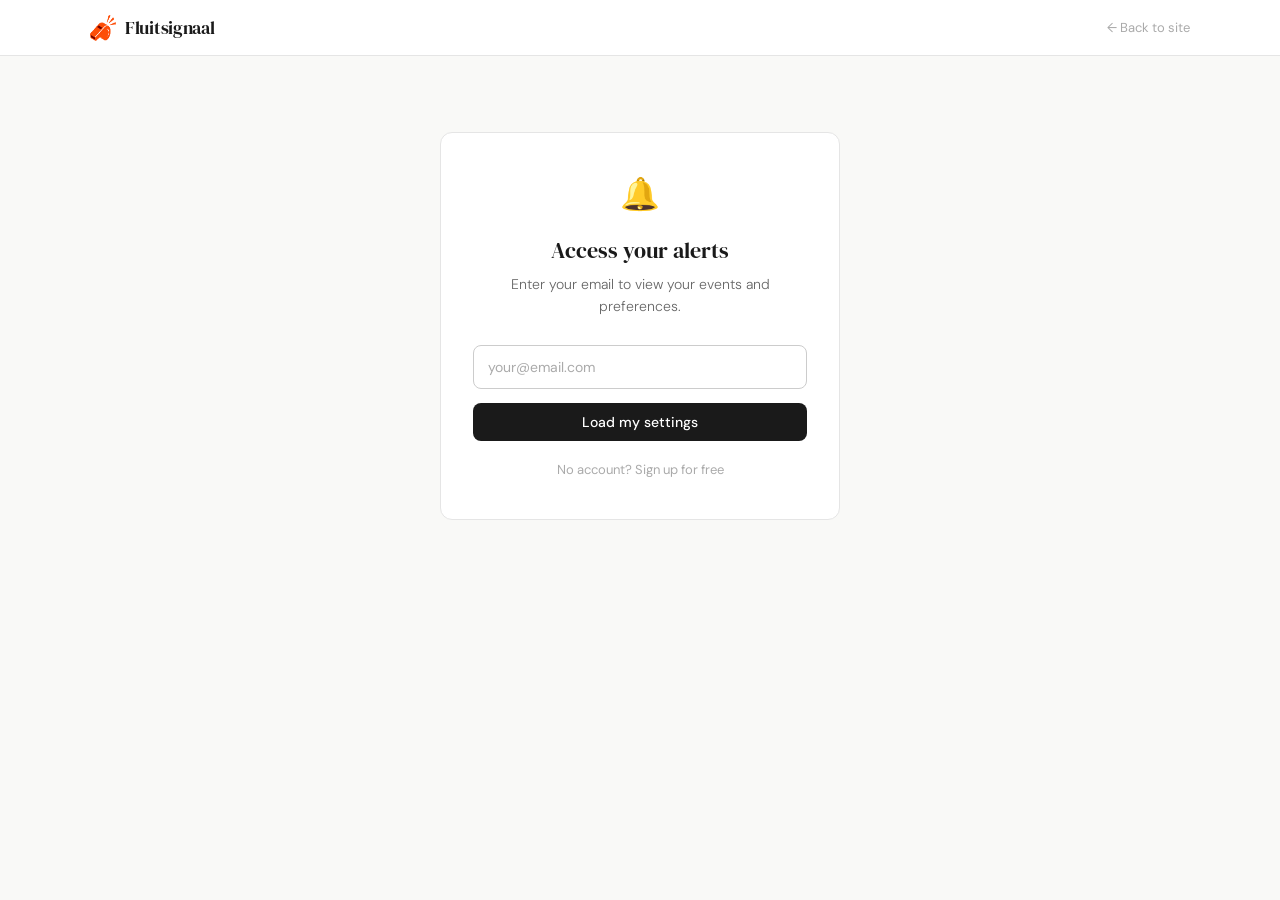
==== commit a0cfe0be: "Merge live GitHub Pages site history Reconciles the local backend repo (scripts, config.py, GitHub A" ====
--- a/dashboard.html
+++ b/dashboard.html
@@ -3,51 +3,597 @@
 <head>
   <meta charset="UTF-8" />
   <meta name="viewport" content="width=device-width, initial-scale=1.0" />
-  <title>Fluitsignaal Dashboard</title>
+  <title>My Account — Fluitsignaal</title>
+  <link rel="icon" type="image/png" href="logo.png">
   <link rel="preconnect" href="https://fonts.googleapis.com">
-  <link rel="preconnect" href="https://fonts.gstatic.com" crossorigin>
-  <link href="https://fonts.googleapis.com/css2?family=DM+Sans:wght@400;500;700&family=DM+Serif+Display:ital@0;1&display=swap" rel="stylesheet">
-  <link rel="stylesheet" href="site.css" />
+  <link href="https://fonts.googleapis.com/css2?family=DM+Serif+Display:ital@0;1&family=DM+Sans:wght@300;400;500&display=swap" rel="stylesheet">
+  <style>
+    *, *::before, *::after { box-sizing: border-box; margin: 0; padding: 0; }
+    body { font-family: 'DM Sans', sans-serif; color: #1a1a1a; background: #f9f9f7; min-height: 100vh; }
+
+    /* Topbar */
+    .topbar { background: #fff; border-bottom: 0.5px solid #e5e5e5; padding: 0 2rem; display: flex; justify-content: space-between; align-items: center; height: 56px; position: sticky; top: 0; z-index: 10; max-width: 100%; }
+    .topbar-inner { display: flex; justify-content: space-between; align-items: center; width: 100%; max-width: 1100px; margin: 0 auto; }
+    .topbar-logo { display: flex; align-items: center; gap: 9px; text-decoration: none; color: #1a1a1a; }
+    .topbar-logo img { width: 26px; height: 26px; display: block; }
+    .topbar-logo-text { font-family: 'DM Serif Display', serif; font-size: 18px; letter-spacing: -0.3px; }
+    .topbar-links { display: flex; align-items: center; gap: 2rem; }
+    .topbar-link { font-size: 14px; color: #666; text-decoration: none; background: none; border: none; cursor: pointer; font-family: 'DM Sans', sans-serif; padding: 0; transition: color 0.15s; }
+    .topbar-link:hover { color: #1a1a1a; }
+    .topbar-link.active { color: #1a1a1a; font-weight: 500; }
+    .topbar-user { font-size: 13px; color: #888; display: flex; align-items: center; gap: 12px; }
+    .topbar-user-name { font-weight: 500; color: #1a1a1a; }
+    .topbar-signout { font-size: 13px; color: #aaa; text-decoration: none; transition: color 0.15s; }
+    .topbar-signout:hover { color: #1a1a1a; }
+
+    /* Desktop layout */
+    .layout { display: flex; max-width: 1000px; margin: 2rem auto; padding: 0 2rem; gap: 1.5rem; }
+    .sidebar { width: 200px; flex-shrink: 0; }
+    .sidebar-card { background: #fff; border: 0.5px solid #e5e5e5; border-radius: 12px; overflow: hidden; }
+    .nav-item { display: flex; align-items: center; gap: 10px; padding: 0.75rem 1rem; font-size: 14px; cursor: pointer; color: #666; border-bottom: 0.5px solid #f0f0f0; transition: background 0.1s; }
+    .nav-item:last-child { border-bottom: none; }
+    .nav-item:hover { background: #f9f9f7; }
+    .nav-item.active { color: #1a1a1a; font-weight: 500; background: #f9f9f7; }
+    .sidebar-user { margin-top: 1rem; padding: 1rem; background: #fff; border: 0.5px solid #e5e5e5; border-radius: 12px; }
+    .user-name { font-size: 13px; font-weight: 500; }
+    .user-plan { font-size: 11px; color: #888; margin-top: 2px; }
+    .main { flex: 1; min-width: 0; }
+
+    /* Mobile tab bar — hidden on desktop */
+    .mobile-tabs { display: none; }
+
+    /* Panels */
+    .panel { display: none; }
+    .panel.active { display: block; }
+    .panel-card { background: #fff; border: 0.5px solid #e5e5e5; border-radius: 12px; overflow: hidden; margin-bottom: 1rem; }
+    .panel-header { padding: 1.25rem 1.5rem; border-bottom: 0.5px solid #e5e5e5; }
+    .panel-title { font-family: 'DM Serif Display', serif; font-size: 20px; }
+    .panel-sub { font-size: 13px; color: #888; margin-top: 4px; font-weight: 300; }
+    .panel-body { padding: 1.25rem 1.5rem; }
+
+    /* Event list */
+    .sport-heading { font-size: 11px; font-weight: 500; letter-spacing: 0.1em; text-transform: uppercase; color: #aaa; margin: 1.25rem 0 0.75rem; }
+    .sport-heading:first-child { margin-top: 0; }
+    .event-list { display: flex; flex-direction: column; gap: 8px; }
+    .event-row { display: flex; align-items: center; justify-content: space-between; padding: 0.75rem 1rem; border: 0.5px solid #e5e5e5; border-radius: 8px; cursor: pointer; transition: border-color 0.15s; }
+    .event-row:hover { border-color: #bbb; }
+    .event-row.selected { border-color: #1a1a1a; background: #fafafa; }
+    .event-row-left { display: flex; align-items: center; gap: 10px; min-width: 0; }
+    .event-name { font-size: 14px; font-weight: 500; }
+    .event-date { font-size: 12px; color: #888; margin-top: 2px; font-weight: 300; }
+
+    /* Soon badge */
+    .soon-badge {
+      display: inline-flex; align-items: center;
+      background: #f0fdf4; color: #166534;
+      border: 0.5px solid #86efac;
+      font-size: 10px; font-weight: 500;
+      padding: 2px 7px; border-radius: 5px;
+      flex-shrink: 0; white-space: nowrap;
+    }
+
+    /* Toggle switch */
+    .toggle { width: 36px; height: 20px; border-radius: 10px; background: #ddd; position: relative; transition: background 0.2s; flex-shrink: 0; }
+    .toggle.on { background: #1a1a1a; }
+    .toggle::after { content: ''; position: absolute; width: 14px; height: 14px; background: #fff; border-radius: 50%; top: 3px; left: 3px; transition: transform 0.2s; }
+    .toggle.on::after { transform: translateX(16px); }
+
+    /* Plan grid */
+    .plan-grid { display: grid; grid-template-columns: repeat(3, 1fr); gap: 10px; }
+    .plan-card { border: 0.5px solid #e5e5e5; border-radius: 10px; padding: 1.25rem; }
+    .plan-card.current { border: 2px solid #93c5fd; }
+    .plan-badge { display: inline-block; background: #eff6ff; color: #1d4ed8; font-size: 10px; font-weight: 500; padding: 2px 8px; border-radius: 6px; margin-bottom: 0.5rem; }
+    .plan-card-name { font-size: 14px; font-weight: 500; }
+    .plan-card-price { font-family: 'DM Serif Display', serif; font-size: 28px; margin: 0.5rem 0 0.1rem; }
+    .plan-card-period { font-size: 11px; color: #888; margin-bottom: 1rem; }
+    .plan-card-features { list-style: none; display: flex; flex-direction: column; gap: 5px; }
+    .plan-card-features li { font-size: 12px; color: #666; display: flex; gap: 6px; font-weight: 300; }
+    .plan-card-features li::before { content: '—'; color: #ccc; flex-shrink: 0; }
+
+    /* Save bar */
+    .save-bar { padding: 1rem 1.5rem; border-top: 0.5px solid #e5e5e5; display: flex; justify-content: space-between; align-items: center; gap: 10px; }
+    .save-status { font-size: 13px; color: #166534; display: none; }
+    .btn-save { background: #1a1a1a; color: #fff; border: none; padding: 10px 24px; border-radius: 8px; font-family: 'DM Sans', sans-serif; font-size: 14px; font-weight: 500; cursor: pointer; transition: opacity 0.15s; }
+    .btn-save:disabled { opacity: 0.5; cursor: not-allowed; }
+    .btn-cancel { background: transparent; color: #888; border: 0.5px solid #ccc; padding: 10px 20px; border-radius: 8px; font-family: 'DM Sans', sans-serif; font-size: 13px; cursor: pointer; }
+
+    /* Notifications panel */
+    .ncg { width: 100%; border-collapse: collapse; }
+    .ncg-header th { font-size: 11px; font-weight: 500; letter-spacing: 0.08em; text-transform: uppercase; color: #aaa; padding-bottom: 10px; text-align: center; }
+    .ncg-header th:first-child { text-align: left; }
+    .ncg-row td { padding: 12px 0; border-top: 0.5px solid #f0f0f0; vertical-align: middle; }
+    .ncg-label { flex: 1; }
+    .ncg-name { font-size: 14px; font-weight: 500; }
+    .ncg-hint { font-size: 12px; color: #888; margin-top: 2px; font-weight: 300; }
+    .ncg-cell { text-align: center; width: 72px; }
+
+    /* Loading */
+    .loading { padding: 3rem; text-align: center; color: #aaa; font-size: 14px; }
+
+    /* Email prompt — improved */
+    .not-found-wrap {
+      display: flex; align-items: center; justify-content: center;
+      min-height: 60vh; padding: 2rem;
+    }
+    .not-found-card {
+      background: #fff; border: 0.5px solid #e5e5e5; border-radius: 12px;
+      padding: 2.5rem 2rem; max-width: 400px; width: 100%; text-align: center;
+    }
+    .not-found-icon { font-size: 32px; margin-bottom: 1.25rem; }
+    .not-found-title { font-family: 'DM Serif Display', serif; font-size: 22px; margin-bottom: 0.5rem; }
+    .not-found-sub { font-size: 14px; color: #666; font-weight: 300; line-height: 1.6; margin-bottom: 1.75rem; }
+    .not-found-card input {
+      width: 100%; padding: 12px 14px;
+      border: 0.5px solid #ccc; border-radius: 8px;
+      font-family: 'DM Sans', sans-serif; font-size: 14px;
+      color: #1a1a1a; outline: none; margin-bottom: 10px;
+      transition: border-color 0.15s; text-align: left;
+    }
+    .not-found-card input:focus { border-color: #1a1a1a; }
+    .not-found-card input::placeholder { color: #aaa; }
+    .not-found-back { display: inline-block; margin-top: 1.25rem; font-size: 13px; color: #aaa; text-decoration: none; }
+    .not-found-back:hover { color: #1a1a1a; }
+
+    /* Mobile */
+    @media (max-width: 767px) {
+      .layout { flex-direction: column; margin: 0; padding: 0; gap: 0; }
+
+      /* Hide desktop sidebar */
+      .sidebar { display: none; }
+
+      /* Mobile tab bar */
+      .mobile-tabs {
+        display: flex;
+        background: #fff;
+        border-bottom: 0.5px solid #e5e5e5;
+        position: sticky;
+        top: 56px;
+        z-index: 9;
+      }
+      .mobile-tab {
+        flex: 1; padding: 0.9rem 1rem;
+        font-size: 14px; font-weight: 400; color: #888;
+        text-align: center; cursor: pointer;
+        border-bottom: 2px solid transparent;
+        transition: color 0.15s, border-color 0.15s;
+        background: none; border-top: none; border-left: none; border-right: none;
+        font-family: 'DM Sans', sans-serif;
+      }
+      .mobile-tab.active { color: #1a1a1a; font-weight: 500; border-bottom-color: #1a1a1a; }
+
+      .main { padding: 1.25rem; }
+
+      .panel-header { padding: 1rem 1.25rem; }
+      .panel-body { padding: 1rem 1.25rem; }
+      .save-bar { padding: 0.875rem 1.25rem; }
+
+      .plan-grid { grid-template-columns: 1fr; }
+
+      .not-found-wrap { min-height: 50vh; padding: 1.5rem; }
+      .not-found-card { padding: 2rem 1.5rem; }
+
+      .topbar { padding: 0 1.25rem; }
+    }
+  </style>
 </head>
-<body data-page="dashboard">
-  <div class="site-shell">
-    <header class="topbar">
-      <a class="brand" href="index.html">
-        <img src="https://coenvanrappard-lgtm.github.io/Fluitsignaal/logo.png" alt="Fluitsignaal logo" />
-        <div>
-          <div class="brand-wordmark">Fluitsignaal</div>
-          <div class="brand-tag">Dashboard</div>
-        </div>
-      </a>
-      <nav class="topnav">
-        <a href="index.html">Home</a>
-        <a class="active" href="dashboard.html">Dashboard</a>
-        <a href="tickets.html">Tickets</a>
-        <a href="amsterdam.html">Amsterdam this weekend</a>
-      </nav>
-    </header>
-
-    <section class="page-hero">
-      <div class="eyebrow">Dashboard</div>
-      <h1>The product view that brings the strands together.</h1>
-      <p>If the website is the source of truth, the dashboard is where the service becomes coherent: sale windows that matter, and the Amsterdam picks that are current right now.</p>
-      <div class="page-subnav">
-        <a href="#dashboard-tickets">Tickets</a>
-        <a href="#dashboard-amsterdam">Amsterdam</a>
+<body>
+<div class="topbar">
+  <div class="topbar-inner">
+    <a href="index.html" class="topbar-logo">
+      <img src="logo.png" alt="Fluitsignaal" />
+      <span class="topbar-logo-text">Fluitsignaal</span>
+    </a>
+    <div class="topbar-links">
+      <button class="topbar-link active" id="nav-events" onclick="showPanel('events', this)">My events</button>
+      <button class="topbar-link" id="nav-notifications" onclick="showPanel('notifications', this)">Notifications</button>
+      <button class="topbar-link" id="nav-plan" onclick="showPanel('plan', this)">My plan</button>
+    </div>
+    <div class="topbar-user">
+      <span class="topbar-user-name" id="topbar-user-name"></span>
+      <a href="index.html" class="topbar-signout">← Back to site</a>
+    </div>
+  </div>
+</div>
+
+<!-- Mobile tab bar (hidden on desktop) -->
+<div class="mobile-tabs">
+  <button class="mobile-tab active" id="mobile-tab-events" onclick="showPanel('events', this, 'mobile-tab-events')">My events</button>
+  <button class="mobile-tab" id="mobile-tab-notifications" onclick="showPanel('notifications', this, 'mobile-tab-notifications')">Notifications</button>
+  <button class="mobile-tab" id="mobile-tab-plan" onclick="showPanel('plan', this, 'mobile-tab-plan')">My plan</button>
+</div>
+
+<div class="layout">
+  <div class="sidebar">
+    <div class="sidebar-card">
+      <div class="nav-item active" onclick="showPanel('events', this)">🗓 <span>My events</span></div>
+      <div class="nav-item" onclick="showPanel('notifications', this)">🔔 <span>Notifications</span></div>
+      <div class="nav-item" onclick="showPanel('plan', this)">💳 <span>My plan</span></div>
+    </div>
+    <div class="sidebar-user">
+      <div class="user-name" id="user-name">—</div>
+      <div class="user-plan" id="user-plan">—</div>
+    </div>
+  </div>
+
+  <div class="main">
+    <div class="panel active" id="panel-events">
+      <div class="panel-card">
+        <div class="panel-header">
+          <div class="panel-title">My events</div>
+          <div class="panel-sub">Select which events you want day-before and hour-of ticket alerts for. The weekly digest covers all events automatically.</div>
+        </div>
+        <div class="panel-body" id="events-body">
+          <div class="loading">Loading your preferences…</div>
+        </div>
+        <div class="save-bar">
+          <div class="save-status" id="save-status">Saved!</div>
+          <button class="btn-save" id="btn-save" onclick="savePreferences()">Save preferences</button>
+        </div>
       </div>
-      <div class="summary-strip" id="dashboard-summary"></div>
-    </section>
-
-    <section class="dashboard-grid">
-      <div class="stack">
-        <div id="dashboard-tickets"></div>
-        <div id="dashboard-amsterdam"></div>
+    </div>
+
+    <div class="panel" id="panel-notifications">
+      <div class="panel-card">
+        <div class="panel-header">
+          <div class="panel-title">Notifications</div>
+          <div class="panel-sub">Choose how and when you want to be notified</div>
+        </div>
+        <div class="panel-body">
+          <table class="ncg">
+            <thead class="ncg-header"><tr>
+              <th></th><th>Email</th><th>SMS</th>
+            </tr></thead>
+            <tbody>
+              <tr class="ncg-row">
+                <td><div class="ncg-name">Day before</div><div class="ncg-hint">Alert the day before a sale opens</div></td>
+                <td class="ncg-cell"><div class="toggle" id="rt-day-before-email" onclick="toggleRt('day-before-email')"></div></td>
+                <td class="ncg-cell"><div class="toggle" id="rt-day-before-sms" onclick="toggleRt('day-before-sms')"></div></td>
+              </tr>
+              <tr class="ncg-row">
+                <td><div class="ncg-name">1 hour before</div><div class="ncg-hint">Alert 1 hour before the sale goes live</div></td>
+                <td class="ncg-cell"><div class="toggle" id="rt-hour-before-email" onclick="toggleRt('hour-before-email')"></div></td>
+                <td class="ncg-cell"><div class="toggle" id="rt-hour-before-sms" onclick="toggleRt('hour-before-sms')"></div></td>
+              </tr>
+            </tbody>
+          </table>
+        </div>
+        <div class="save-bar">
+          <div class="save-status" id="notif-save-status">Saved!</div>
+          <button class="btn-save" id="btn-save-notif" onclick="saveNotifications()">Save preferences</button>
+        </div>
       </div>
-      <div class="stack">
-        <div class="callout" id="dashboard-callout"></div>
+    </div>
+
+    <div class="panel" id="panel-plan">
+      <div class="panel-card">
+        <div class="panel-header">
+          <div class="panel-title">My plan</div>
+          <div class="panel-sub" id="plan-sub">—</div>
+        </div>
+        <div class="panel-body">
+          <div class="plan-grid">
+            <div class="plan-card" id="plan-card-free">
+              <div class="plan-card-name">Free</div>
+              <div class="plan-card-price">€0</div>
+              <div class="plan-card-period">free to use</div>
+              <ul class="plan-card-features"><li>Weekly digest — all events</li><li>Email alerts</li><li>Day-before &amp; hour reminders</li></ul>
+            </div>
+            <div class="plan-card" id="plan-card-pro">
+              <div class="plan-card-name">Pro</div>
+              <div class="plan-card-price">€7</div>
+              <div class="plan-card-period">per month</div>
+              <ul class="plan-card-features"><li>Unlimited events</li><li>Email + SMS alerts</li><li>All reminder types</li><li>Lottery registration reminders</li></ul>
+            </div>
+          </div>
+        </div>
+        <div class="save-bar">
+          <div id="upgrade-wrap" style="display:none;">
+            <button class="btn-save" id="btn-upgrade" onclick="startCheckout()">Upgrade to Pro — €7/mo</button>
+          </div>
+          <div id="pro-wrap" style="display:none;">
+            <span style="font-size:13px;color:#166534;font-weight:500;">You're on Pro</span>
+          </div>
+          <button class="btn-cancel" id="btn-contact-plan">Contact us to change plan</button>
+        </div>
       </div>
-    </section>
+    </div>
   </div>
-  <script src="site.js"></script>
+</div>
+
+<script>
+
+
+const SCRIPT_URL = 'https://script.google.com/macros/s/AKfycbwP9GisrJfJO7_6IYiovEBBaAKNz9kUeVCPhgupX2QKAw7u7qqv5N5-zG1oYqaCD4zT/exec';
+
+const EVENTS = {
+  tennis: {
+    label: '🎾 Tennis',
+    items: [
+      { id: 'french_open', name: 'French Open', date: 'Sale opens March 31, 2026', saleDate: '2026-03-31' },
+      { id: 'wimbledon', name: 'Wimbledon', date: 'Ballot opens September 2026', saleDate: null },
+      { id: 'australian_open', name: 'Australian Open', date: 'Sale opens approx. October 2026', saleDate: null },
+      { id: 'us_open', name: 'US Open', date: 'Sale opens approx. April 2026', saleDate: '2026-04-15' },
+      { id: 'rotterdam_open', name: 'Rotterdam Open', date: 'Sale opens approx. June 2026', saleDate: null },
+      { id: 'libema_open', name: 'Libema Open', date: 'Date TBA', saleDate: null },
+      { id: 'davis_cup', name: 'Davis Cup', date: 'Date TBA', saleDate: null },
+    ]
+  },
+  football: {
+    label: '⚽ Football',
+    items: [
+      { id: 'ajax', name: 'Ajax', date: 'Season tickets June 2026', saleDate: null },
+      { id: 'feyenoord', name: 'Feyenoord', date: 'Season tickets June 2026', saleDate: null },
+      { id: 'psv', name: 'PSV', date: 'Season tickets June 2026', saleDate: null },
+      { id: 'nederlands_elftal', name: 'Nederlands Elftal', date: 'Via knvb.nl', saleDate: null },
+      { id: 'world_cup', name: 'WK 2026', date: 'Resale opens April 2, 2026', saleDate: '2026-04-02' },
+      { id: 'euro', name: 'EK', date: 'Date TBA', saleDate: null },
+      { id: 'club_world_cup', name: 'WK Clubs', date: 'Date TBA', saleDate: null },
+    ]
+  },
+  golf: {
+    label: '⛳ Golf',
+    items: [
+      { id: 'ryder_cup', name: 'Ryder Cup', date: 'Ballot open at rydercup.com', saleDate: null },
+      { id: 'solheim_cup', name: 'Solheim Cup', date: 'Date TBA', saleDate: null },
+      { id: 'the_open', name: 'The Open Championship', date: 'Sale opens approx. March 2026', saleDate: null },
+      { id: 'klm_open', name: 'KLM Open', date: 'Date TBA', saleDate: null },
+    ]
+  },
+  rugby: {
+    label: '🏉 Rugby',
+    items: [
+      { id: 'six_nations', name: 'Six Nations', date: 'Sale opens approx. November 2026', saleDate: null },
+    ]
+  },
+  hockey: {
+    label: '🏑 Hockey',
+    items: [
+      { id: 'hockey_ek', name: 'Hockey EK', date: 'Date TBA', saleDate: null },
+      { id: 'hockey_wk', name: 'Hockey WK', date: 'Date TBA', saleDate: null },
+      { id: 'hockey_hoofdklasse', name: 'Hoofdklasse Play-offs', date: 'Sale opens approx. March 2026', saleDate: '2026-03-25' },
+    ]
+  },
+  spotlight: {
+    label: '🔦 Spotlight',
+    items: [
+      { id: 'urban_sports_week_amsterdam', name: 'Urban Sports Week Amsterdam', date: 'Mei 2026 · NDSM, Amsterdam', saleDate: '2026-05-15' },
+      { id: 'fiba_3x3', name: 'FIBA 3x3 World Tour Amsterdam Masters', date: 'Mei 2026 · Amsterdam', saleDate: '2026-05-15' },
+      { id: '3x3nl_tour_finals', name: '3x3NL Tour Finals Amsterdam', date: '25–26 jul 2026 · Amsterdam', saleDate: '2026-07-25' },
+      { id: 'museumplein_polo', name: 'Museumplein Polo Amsterdam', date: '25–27 sep 2026 · Gratis', saleDate: null },
+      { id: 'premier_padel_rotterdam', name: 'Premier Padel Rotterdam', date: '27 sep – 4 okt 2026 · Rotterdam Ahoy', saleDate: null },
+      { id: 'amstel_tigers', name: 'Amstel Tigers IJshockey', date: 'Seizoen 2026–2027 · Amsterdam', saleDate: null },
+      { id: 'tilburg_trappers', name: 'Tilburg Trappers IJshockey', date: 'Seizoen 2026–2027 · Tilburg', saleDate: null },
+      { id: 'world_sprint_championships', name: 'WK Sprint Schaatsen', date: '2027 · Thialf, Heerenveen', saleDate: null },
+      { id: 'jumping_amsterdam', name: 'Jumping Amsterdam', date: 'Januari 2027 · RAI Amsterdam', saleDate: null },
+      { id: 'hollands_strongest_man', name: "Holland's Strongest Man", date: 'Datum onbekend', saleDate: null },
+      { id: 'beachvolleybal_eredivisie', name: 'Beachvolleybal Eredivisie', date: 'Zomer 2026', saleDate: null },
+      { id: 'beachlife_volleyball_scheveningen', name: 'Summer BeachLife Volleyball Scheveningen', date: 'Zomer 2026 · Scheveningen', saleDate: null },
+    ]
+  }
+};
+
+let userEmail = null;
+let userPlan = 'free';
+
+const REMINDER_MAP = [
+  { id: 'day-before-email',  dbKey: 'day_before_email',  type: 'day_before',  channel: 'email' },
+  { id: 'day-before-sms',    dbKey: 'day_before_sms',    type: 'day_before',  channel: 'sms'   },
+  { id: 'hour-before-email', dbKey: 'hour_before_email', type: 'hour_before', channel: 'email' },
+  { id: 'hour-before-sms',   dbKey: 'hour_before_sms',   type: 'hour_before', channel: 'sms'   },
+];
+
+function toggleRt(id) {
+  document.getElementById('rt-' + id).classList.toggle('on');
+}
+
+function renderNotifications(notifMethod, remindersArr) {
+  const isNewFormat = remindersArr.some(r => r.includes('_email') || r.includes('_sms'));
+  REMINDER_MAP.forEach(({ id, dbKey, type, channel }) => {
+    let on;
+    if (isNewFormat) {
+      on = remindersArr.includes(dbKey);
+    } else {
+      const typeOn = remindersArr.includes(type);
+      const m = notifMethod || 'email';
+      on = typeOn && (channel === 'email' ? ['email','both'].includes(m) : ['sms','both'].includes(m));
+    }
+    document.getElementById('rt-' + id).classList.toggle('on', on);
+  });
+}
+
+async function saveNotifications() {
+  const btn = document.getElementById('btn-save-notif');
+  btn.disabled = true; btn.textContent = 'Saving…';
+  const reminders = REMINDER_MAP.filter(({ id }) => document.getElementById('rt-' + id).classList.contains('on')).map(({ dbKey }) => dbKey).join('|');
+  const hasSms = REMINDER_MAP.some(({ id, channel }) => channel === 'sms' && document.getElementById('rt-' + id).classList.contains('on'));
+  const hasEmail = REMINDER_MAP.some(({ id, channel }) => channel === 'email' && document.getElementById('rt-' + id).classList.contains('on'));
+  const notifications = hasSms && hasEmail ? 'both' : hasSms ? 'sms' : 'email';
+  try {
+    await fetch(SCRIPT_URL, {
+      method: 'POST',
+      body: JSON.stringify({ action: 'update_notifications', email: userEmail, notifications, reminders })
+    });
+    const status = document.getElementById('notif-save-status');
+    status.style.display = 'block';
+    setTimeout(() => { status.style.display = 'none'; }, 3000);
+  } catch(e) { alert('Something went wrong. Please try again.'); }
+  btn.disabled = false; btn.textContent = 'Save preferences';
+}
+
+const TODAY = new Date();
+const SOON_DAYS = 30;
+
+function isSoon(dateStr) {
+  if (!dateStr) return false;
+  const d = new Date(dateStr);
+  const diff = (d - TODAY) / (1000 * 60 * 60 * 24);
+  return diff >= 0 && diff <= SOON_DAYS;
+}
+
+function showPanel(name, el, mobileTabId) {
+  document.querySelectorAll('.panel').forEach(p => p.classList.remove('active'));
+  document.querySelectorAll('.nav-item, .topbar-link, .mobile-tab').forEach(n => n.classList.remove('active'));
+  document.getElementById('panel-' + name).classList.add('active');
+  if (el) el.classList.add('active');
+  document.getElementById('nav-' + name)?.classList.add('active');
+  if (mobileTabId) document.getElementById(mobileTabId)?.classList.add('active');
+}
+
+function toggleEvent(row) {
+  row.classList.toggle('selected');
+  row.querySelector('.toggle').classList.toggle('on');
+}
+
+function renderEvents(selectedIds) {
+  const body = document.getElementById('events-body');
+  let html = '';
+  for (const sport of Object.values(EVENTS)) {
+    html += `<div class="sport-heading">${sport.label}</div><div class="event-list">`;
+    for (const e of sport.items) {
+      const sel = selectedIds.includes(e.id);
+      const soonBadge = isSoon(e.saleDate) ? `<span class="soon-badge">${'Soon'}</span>` : '';
+      html += `<div class="event-row${sel ? ' selected' : ''}" data-id="${e.id}" onclick="toggleEvent(this)">
+        <div class="event-row-left">
+          <div>
+            <div class="event-name">${e.name}</div>
+            <div class="event-date">${e.date}</div>
+          </div>
+          ${soonBadge}
+        </div>
+        <div class="toggle${sel ? ' on' : ''}"></div>
+      </div>`;
+    }
+    html += '</div>';
+  }
+  body.innerHTML = html;
+}
+
+function hideAllPanels() {
+  document.querySelector('.layout').style.display = 'none';
+  document.querySelector('.mobile-tabs').style.display = 'none';
+  const navLinks = document.querySelector('.topbar-links');
+  if (navLinks) navLinks.style.display = 'none';
+}
+
+function showEmailPrompt(errorMsg) {
+  document.querySelectorAll('.not-found-wrap').forEach(el => el.remove());
+  hideAllPanels();
+  const body = document.body;
+  const wrap = document.createElement('div');
+  wrap.className = 'not-found-wrap';
+  wrap.innerHTML = `
+    <div class="not-found-card">
+      <div class="not-found-icon">🔔</div>
+      <div class="not-found-title">Access your alerts</div>
+      <p class="not-found-sub">${errorMsg || 'Enter your email to view your events and preferences.'}</p>
+      <input type="email" id="email-input" placeholder="your@email.com" onkeydown="if(event.key==='Enter')loadByEmail()" />
+      <button class="btn-save" style="width:100%;margin-top:4px;" onclick="loadByEmail()">Load my settings</button>
+      <a href="index.html" class="not-found-back">No account? Sign up for free</a>
+    </div>`;
+  body.appendChild(wrap);
+}
+
+async function loadByEmail() {
+  const input = document.getElementById('email-input').value.trim();
+  if (!input) return;
+  window.location.href = window.location.pathname + '?email=' + encodeURIComponent(input);
+}
+
+async function loadUser() {
+  const params = new URLSearchParams(window.location.search);
+  userEmail = params.get('email');
+  if (!userEmail) { showEmailPrompt(); return; }
+
+  try {
+    const res = await fetch(SCRIPT_URL + '?email=' + encodeURIComponent(userEmail), { credentials: 'omit' });
+    const text = await res.text();
+    const data = JSON.parse(text);
+
+    if (!data.found) {
+      showEmailPrompt('This email address was not found. Check your address or sign up.');
+      return;
+    }
+
+    const user = data.user;
+    userPlan = user.plan || 'free';
+    document.getElementById('user-name').textContent = user.name || userEmail;
+    document.getElementById('topbar-user-name').textContent = (user.name || userEmail).split(' ')[0];
+    document.getElementById('user-plan').textContent = userPlan + ' plan';
+    document.getElementById('plan-sub').textContent = `You're on the ${userPlan} plan`;
+    document.getElementById('plan-card-' + userPlan)?.classList.add('current');
+    if (userPlan === 'free') {
+      document.getElementById('upgrade-wrap').style.display = 'block';
+      document.getElementById('btn-contact-plan').style.display = 'none';
+    } else {
+      document.getElementById('pro-wrap').style.display = 'block';
+      document.getElementById('btn-contact-plan').style.display = 'none';
+    }
+    if (params.get('upgraded') === '1') {
+      document.getElementById('plan-sub').textContent = 'Welcome to Pro! Your subscription has been upgraded.';
+      showPanel('plan', document.getElementById('nav-plan'));
+    }
+    const selected = user.events ? user.events.split('|').filter(Boolean) : [];
+    renderEvents(selected);
+    const reminders = user.reminders ? user.reminders.split('|').filter(Boolean) : ['weekly','day_before'];
+    renderNotifications(user.notifications || 'email', reminders);
+  } catch(e) {
+    console.error('loadUser error:', e);
+    showEmailPrompt('Something went wrong. Please try again.');
+  }
+}
+
+async function savePreferences() {
+  const btn = document.getElementById('btn-save');
+  btn.disabled = true;
+  btn.textContent = 'Saving…';
+
+  const selected = [...document.querySelectorAll('.event-row.selected')].map(r => r.dataset.id);
+
+  try {
+    await fetch(SCRIPT_URL, {
+      method: 'POST',
+      body: JSON.stringify({ action: 'update_events', email: userEmail, events: selected.join('|') })
+    });
+    const status = document.getElementById('save-status');
+    status.style.display = 'block';
+    setTimeout(() => { status.style.display = 'none'; }, 3000);
+  } catch(e) {
+    alert('Something went wrong. Please try again.');
+  }
+
+  btn.disabled = false;
+  btn.textContent = 'Save preferences';
+}
+
+async function startCheckout() {
+  const btn = document.getElementById('btn-upgrade');
+  btn.textContent = 'Redirecting…';
+  btn.disabled = true;
+  try {
+    const res = await fetch(SCRIPT_URL + '?action=create_checkout&email=' + encodeURIComponent(userEmail), { credentials: 'omit' });
+    const text = await res.text();
+    let data;
+    try { data = JSON.parse(text); } catch(_) {
+      alert('Unexpected response:\n' + text.slice(0, 300));
+      btn.textContent = 'Upgrade to Pro — €7/mo';
+      btn.disabled = false;
+      return;
+    }
+    if (data.url) {
+      window.location.href = data.url;
+    } else {
+      alert('Error: ' + (data.error || JSON.stringify(data)));
+      btn.textContent = 'Upgrade to Pro — €7/mo';
+      btn.disabled = false;
+    }
+  } catch(e) {
+    alert('Fetch failed: ' + e.message);
+    btn.textContent = 'Upgrade to Pro — €7/mo';
+    btn.disabled = false;
+  }
+}
+
+loadUser();
+</script>
 </body>
 </html>
